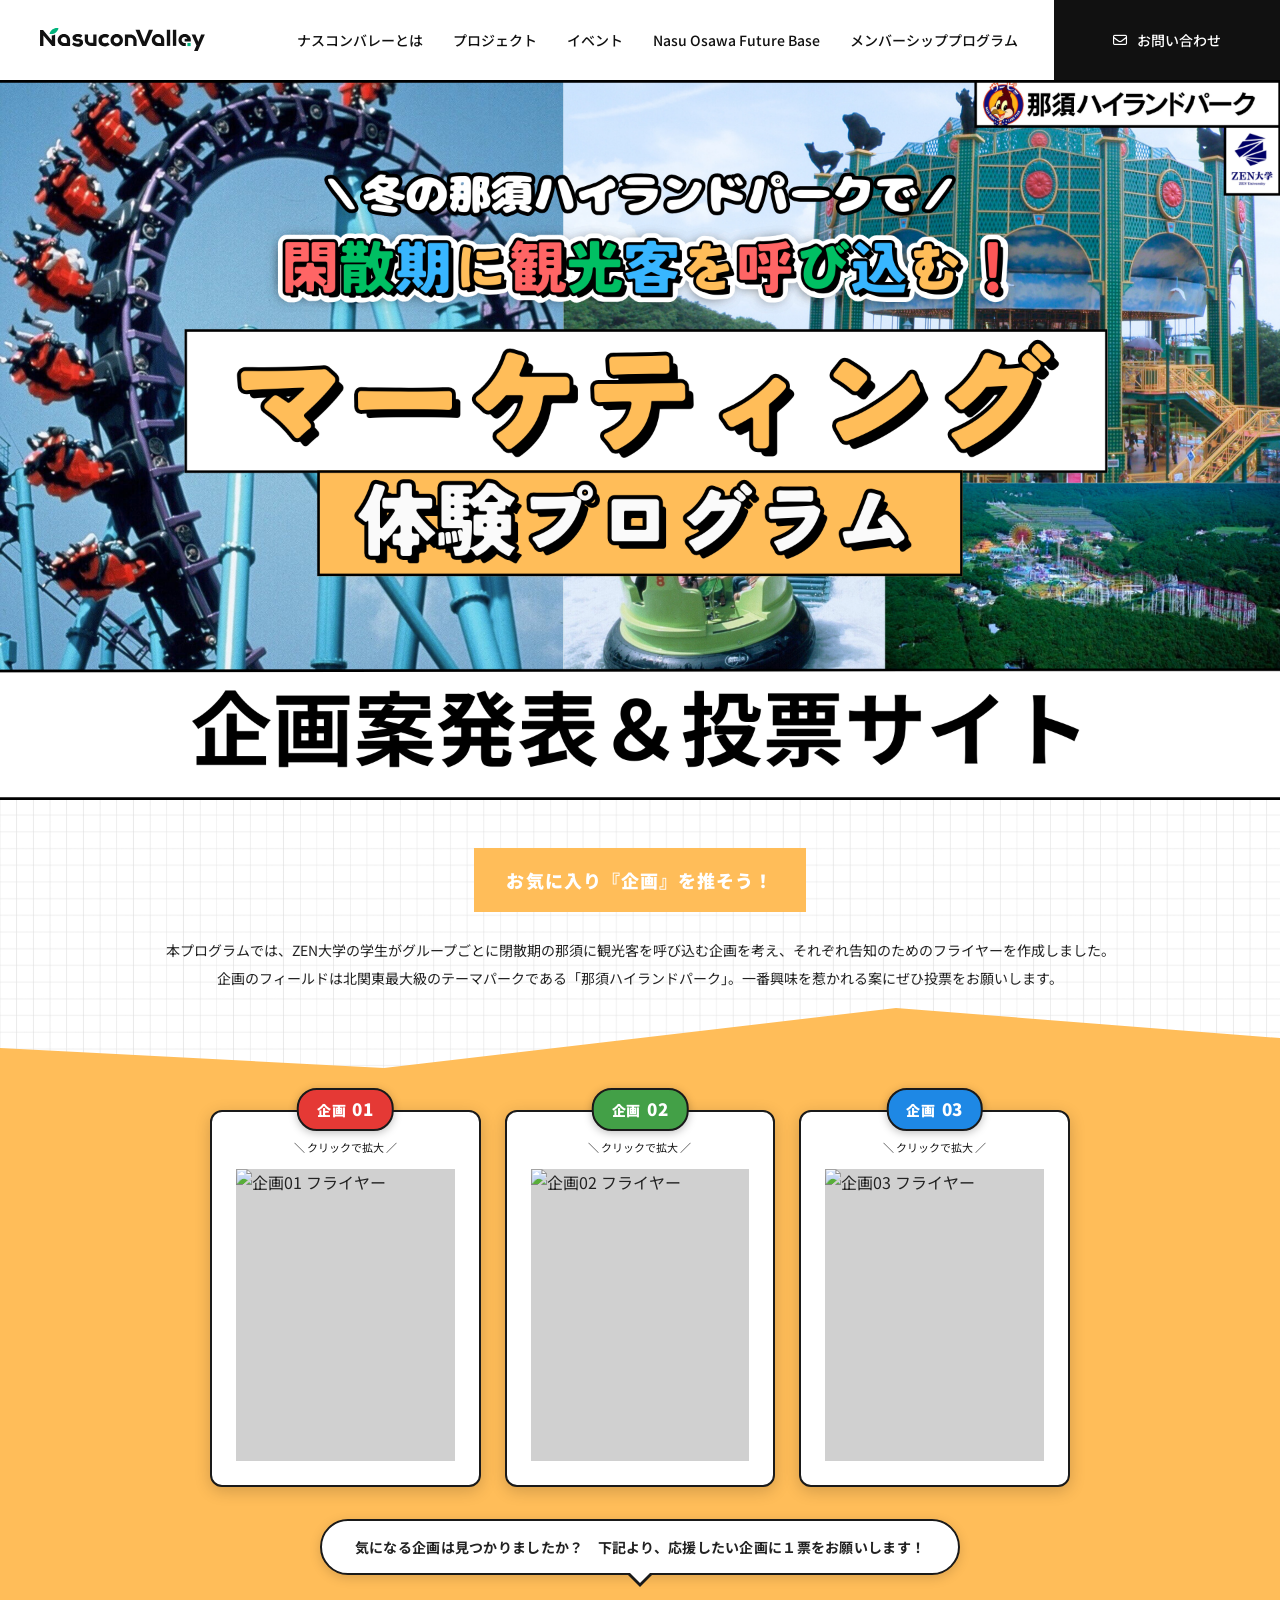
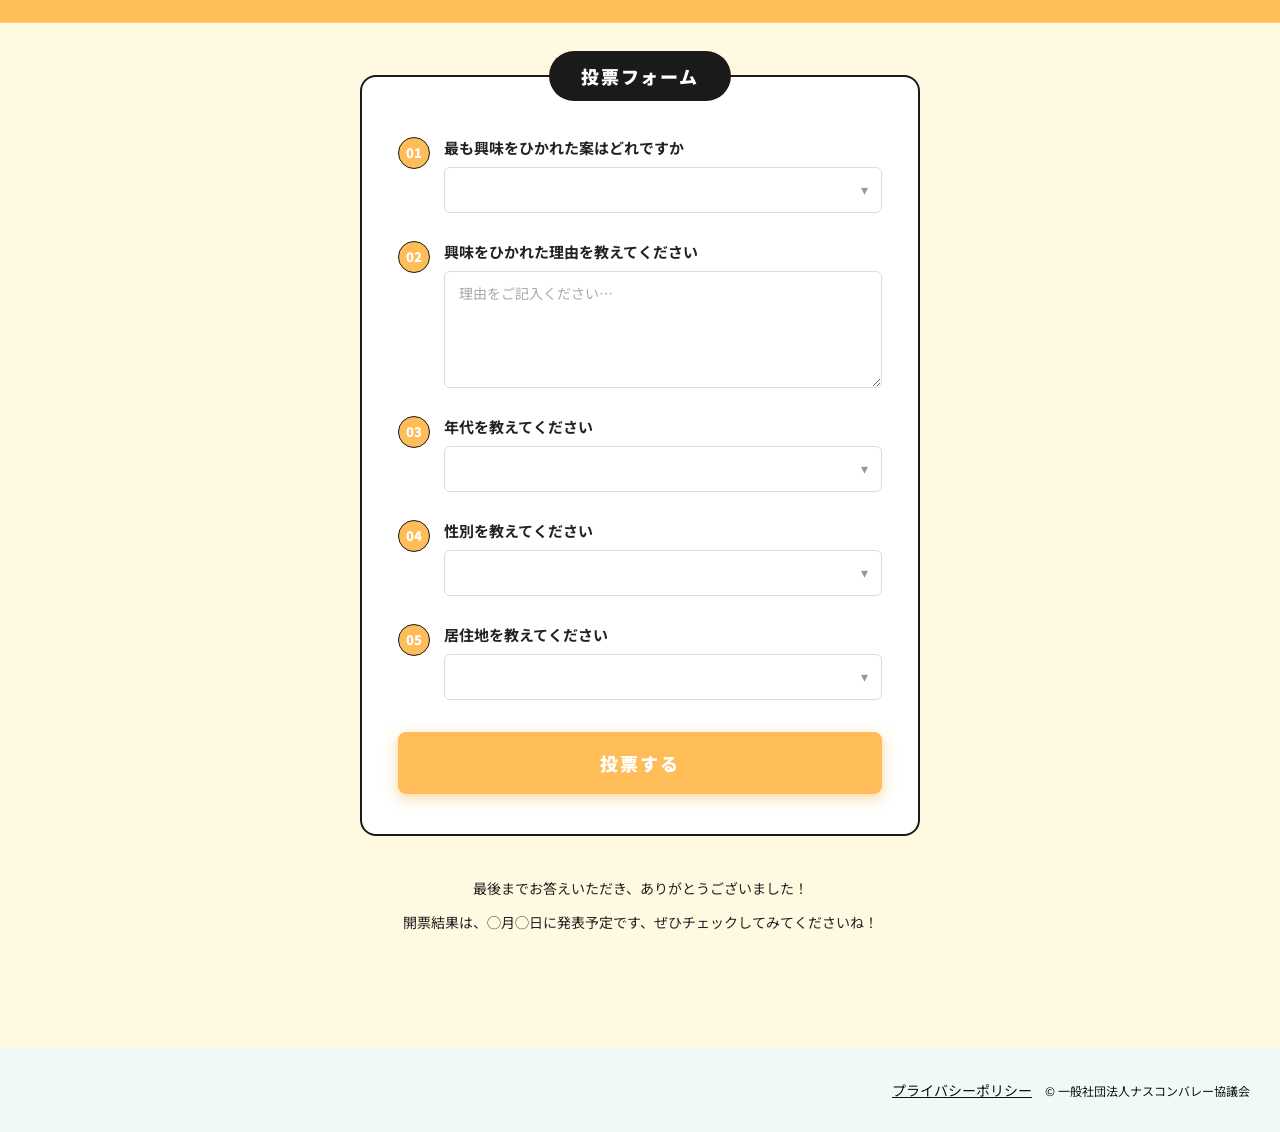
==== index.html @ a936c746 "Update index.html" ====
<!DOCTYPE html>
<html lang="ja">
  <head>
    <meta charset="UTF-8" />
    <meta
      name="viewport"
      content="width=device-width, initial-scale=1.0, maximum-scale=1.0"
    />
    <meta http-equiv="X-UA-Compatible" content="ie=edge" />

    <title>ZEN大学/マーケティング体験プログラム | ナスコンバレー</title>
    <meta
      name="description"
      content="ナスコンバレーは、21世紀型社会に求められるソリューション（エコシステム、サービス、製品）の共創・実証実験・社会実装の場です。社会・社会人・市民を中心に、未来社会の現実解となるソリューションを共創していく国内最大規模のリビングラボです。"
    />
    <script>
      (function (w, d, s, l, i) {
        w[l] = w[l] || [];
        w[l].push({ "gtm.start": new Date().getTime(), event: "gtm.js" });
        var f = d.getElementsByTagName(s)[0],
          j = d.createElement(s),
          dl = l != "dataLayer" ? "&l=" + l : "";
        j.async = true;
        j.src = "https://www.googletagmanager.com/gtm.js?id=" + i + dl;
        f.parentNode.insertBefore(j, f);
      })(window, document, "script", "dataLayer", "GTM-M34Q8W4");
    </script>
    <link rel="icon" href="/favicon.ico" />
    <link
      rel="stylesheet"
      type="text/css"
      href="https://cdnjs.cloudflare.com/ajax/libs/font-awesome/6.5.0/css/all.min.css"
    />
    <style>
      html:focus-within {
        scroll-behavior: smooth;
      }
    </style>
    <link rel="stylesheet" href="assets/css/style.css" />

    <link
      rel="stylesheet"
      href="https://cdn.jsdelivr.net/npm/swiper@11/swiper-bundle.min.css"
    />
    <script src="https://cdn.jsdelivr.net/npm/swiper@11/swiper-bundle.min.js"></script>
    <link rel="preconnect" href="https://fonts.googleapis.com" />
    <link rel="preconnect" href="https://fonts.gstatic.com" crossorigin />
    <link
      href="https://fonts.googleapis.com/css2?family=Poppins:ital,wght@1,700&display=swap"
      rel="stylesheet"
    />
    <link
      rel="stylesheet"
      href="https://cdnjs.cloudflare.com/ajax/libs/viewerjs/1.11.6/viewer.min.css"
    />
    <script src="https://cdnjs.cloudflare.com/ajax/libs/viewerjs/1.11.6/viewer.min.js"></script>

    <!-- このページ専用CSS -->
    <link rel="stylesheet" href="assets/css/zen-mktg-pgm_vote.css" />
  </head>
  <body>
    <div class="l-container">
      <noscript
        ><iframe
          src="https://www.googletagmanager.com/ns.html?id=GTM-M34Q8W4"
          height="0"
          width="0"
          style="display: none; visibility: hidden"
        ></iframe
      ></noscript>
      <div id="top"></div>

      <header id="js-navigation" class="l-header">
        <div class="l-header__inner">
          <div class="p-header__logo">
            <a href="/"><img src="assets/img/zen-mktg-pgm_vote/logo.svg" alt="NasuconValley（ナスコンバレー）"></a>
          </div>
          <nav class="p-header__nav">
            <ul class="p-header__nav__menu">
              <li class="p-header__nav__menu__item">
                <a href="https://nasucon.jp#about" class="p-header__link"
                  >ナスコンバレーとは</a
                >
              </li>
              <li class="p-header__nav__menu__item">
                <a href="https://nasucon.jp#project" class="p-header__link"
                  >プロジェクト</a
                >
              </li>
              <li class="p-header__nav__menu__item">
                <a href="/event.html" class="p-header__link">イベント</a>
              </li>
              <li class="p-header__nav__menu__item">
                <a href="/nasu-osawa-future-base.html" class="p-header__link"
                  >Nasu Osawa Future Base</a
                >
              </li>
              <li class="p-header__nav__menu__item">
                <a href="https://nasucon.jp#membership" class="p-header__link"
                  >メンバーシッププログラム</a
                >
              </li>
              <li class="p-header__nav__menu__item">
                <a
                  href="https://docs.google.com/forms/d/e/1FAIpQLSdz6JYypkOb1RpY8NEYnSrfi_4fPVqxNecQVK3CWrZaAT5LdQ/viewform"
                  class="p-header__link p-header__link--contact"
                  target="_blank"
                  ><i class="far fa-envelope"></i><span>お問い合わせ</span></a
                >
              </li>
            </ul>
          </nav>
          <div class="p-header__hamburger"></div>
        </div>
      </header>

      <main>

        <!-- #zen-vote-page ルートラッパー（名前空間として使用） -->
        <div id="zen-vote-page">

          <!-- セクション①: KV（ヒーロー画像） -->
          <header class="zvp-hero">
            <img class="zvp-hero__img"
                 src="/assets/img/zen-mktg-pgm_vote/main-visual.png"
                 alt="冬の那須ハイランドパークで閉散期に観光客を呼び込む！マーケティング体験プログラム 企画案発表＆投票サイト">
          </header>


          <!-- セクション②: イントロテキスト -->
          <section class="zvp-intro">
            <div class="zvp-intro__inner">
              <div class="zvp-intro__banner">
                <p>お気に入り『企画』を推そう！</p>
              </div>
              <p class="zvp-intro__body">
                本プログラムでは、ZEN大学の学生がグループごとに閉散期の那須に観光客を呼び込む企画を考え、それぞれ告知のためのフライヤーを作成しました。<br>
                企画のフィールドは北関東最大級のテーマパークである「那須ハイランドパーク」。一番興味を惹かれる案にぜひ投票をお願いします。
              </p>
            </div>
          </section>

          <!-- セクション③: 企画カード（チラシ01〜03）-->
          <section class="zvp-plans" aria-label="企画一覧">
            <div class="zvp-plans__grid">

              <!-- 企画 01 -->
              <div class="zvp-plan-card-wrap">
                <div class="zvp-plan-card__badge zvp-plan-card__badge--01">企画 <span>01</span></div>
                <article id="plan01"
                         class="zvp-plan-card"
                         role="button"
                         tabindex="0"
                         aria-label="企画01のフライヤーを拡大表示">
                  <div class="zvp-plan-card__header">
                    <span class="zvp-plan-card__hint">＼ クリックで拡大 ／</span>
                  </div>
                  <div class="zvp-plan-card__img-wrap">
                    <img src="/assets/img/zen-mktg-pgm_vote/plan_01.jpg"
                         alt="企画01 フライヤー"
                         loading="lazy">
                  </div>
                </article>
              </div>

              <!-- 企画 02 -->
              <div class="zvp-plan-card-wrap">
                <div class="zvp-plan-card__badge zvp-plan-card__badge--02">企画 <span>02</span></div>
                <article id="plan02"
                         class="zvp-plan-card"
                         role="button"
                         tabindex="0"
                         aria-label="企画02のフライヤーを拡大表示">
                  <div class="zvp-plan-card__header">
                    <span class="zvp-plan-card__hint">＼ クリックで拡大 ／</span>
                  </div>
                  <div class="zvp-plan-card__img-wrap">
                    <img src="/assets/img/zen-mktg-pgm_vote/plan_02.jpg"
                         alt="企画02 フライヤー"
                         loading="lazy">
                  </div>
                </article>
              </div>

              <!-- 企画 03 -->
              <div class="zvp-plan-card-wrap">
                <div class="zvp-plan-card__badge zvp-plan-card__badge--03">企画 <span>03</span></div>
                <article id="plan03"
                         class="zvp-plan-card"
                         role="button"
                         tabindex="0"
                         aria-label="企画03のフライヤーを拡大表示">
                  <div class="zvp-plan-card__header">
                    <span class="zvp-plan-card__hint">＼ クリックで拡大 ／</span>
                  </div>
                  <div class="zvp-plan-card__img-wrap">
                    <img src="/assets/img/zen-mktg-pgm_vote/plan_03.jpg"
                         alt="企画03 フライヤー"
                         loading="lazy">
                  </div>
                </article>
              </div>

            </div>

            <!-- カード下の吹き出し -->
            <div class="zvp-plans__cta">
              <div class="zvp-plans__cta__balloon">
                <p>気になる企画は見つかりましたか？　下記より、応援したい企画に１票をお願いします！</p>
              </div>
            </div>
          </section>

          <!-- セクション④: 投票フォーム -->
          <section class="zvp-form-section" aria-label="投票フォーム">
            <div class="zvp-form-box">
              <span class="zvp-form-title">投票フォーム</span>

              <!-- Q1: 企画選択（必須） -->
              <div class="zvp-form-field">
                <span class="zvp-field-num" aria-hidden="true">01</span>
                <div class="zvp-field-body">
                  <p class="zvp-field-label">最も興味をひかれた案はどれですか</p>
                  <div class="zvp-select-wrap">
                    <select id="zvp-q1" class="zvp-field-select" aria-required="true">
                      <option value="" disabled selected></option>
                      <option value="1">企画1</option>
                      <option value="2">企画2</option>
                      <option value="3">企画3</option>
                    </select>
                  </div>
                </div>
              </div>

              <!-- Q2: 理由（自由記述） -->
              <div class="zvp-form-field">
                <span class="zvp-field-num" aria-hidden="true">02</span>
                <div class="zvp-field-body">
                  <p class="zvp-field-label">興味をひかれた理由を教えてください</p>
                  <textarea id="zvp-q2"
                            class="zvp-field-textarea"
                            placeholder="理由をご記入ください…"
                            rows="4"></textarea>
                </div>
              </div>

              <!-- Q3: 年代 -->
              <div class="zvp-form-field">
                <span class="zvp-field-num" aria-hidden="true">03</span>
                <div class="zvp-field-body">
                  <p class="zvp-field-label">年代を教えてください</p>
                  <div class="zvp-select-wrap">
                    <select id="zvp-q3" class="zvp-field-select">
                      <option value="" disabled selected></option>
                      <option value="u10">10代以下</option>
                      <option value="20s">20代</option>
                      <option value="30s">30代</option>
                      <option value="40s">40代</option>
                      <option value="50p">50代以上</option>
                    </select>
                  </div>
                </div>
              </div>

              <!-- Q4: 性別 -->
              <div class="zvp-form-field">
                <span class="zvp-field-num" aria-hidden="true">04</span>
                <div class="zvp-field-body">
                  <p class="zvp-field-label">性別を教えてください</p>
                  <div class="zvp-select-wrap">
                    <select id="zvp-q4" class="zvp-field-select">
                      <option value="" disabled selected></option>
                      <option value="male">男性</option>
                      <option value="female">女性</option>
                      <option value="other">その他</option>
                    </select>
                  </div>
                </div>
              </div>

              <!-- Q5: 居住地 -->
              <div class="zvp-form-field">
                <span class="zvp-field-num" aria-hidden="true">05</span>
                <div class="zvp-field-body">
                  <p class="zvp-field-label">居住地を教えてください</p>
                  <div class="zvp-select-wrap">
                    <select id="zvp-q5" class="zvp-field-select">
                      <option value="" disabled selected></option>
                      <option value="tochigi">栃木県内</option>
                      <option value="ibaraki">関東</option>
                      <option value="tokyo">東北</option>
                      <option value="other">それ以外</option>
                    </select>
                  </div>
                </div>
              </div>

              <!-- 送信ボタン -->
              <button id="zvp-submit-btn" class="zvp-submit-btn" type="button">
                投票する
              </button>
            </div>

            <div class="zvp-outro">
              <p>最後までお答えいただき、ありがとうございました！</p>
              <p>開票結果は、◯月◯日に発表予定です、ぜひチェックしてみてくださいね！</p>
            </div>

          </section>

        </div>


        <!-- カードの全画面拡大表示 -->
        <div id="zvp-modal-overlay" role="dialog" aria-modal="true" aria-label="フライヤー拡大表示">
          <div id="zvp-modal-inner">
            <button id="zvp-modal-close" type="button" aria-label="閉じる">✕</button>
            <p id="zvp-modal-label"></p>
            <img id="zvp-modal-img" src="#" alt="">
            <button id="zvp-modal-back-btn" type="button">← 一覧に戻る</button>
          </div>
        </div>

        <!-- 投票後のポップアップ（トースト） -->
        <div id="zvp-toast" role="status" aria-live="polite"></div>

      </main>

      <!-- このページ専用JavaScript -->
      <script src="assets/js/zen-mktg-pgm_vote.js"></script>

      <footer class="l-footer">
        <div class="p-footer__bottom">
          <p class="p-footer__copyright">
            <a href="/terms/privacypolicy.pdf" target="_blank"
              >プライバシーポリシー</a
            >
            <small>© 一般社団法人ナスコンバレー協議会</small>
          </p>
        </div>
      </footer>
    </div>
  </body>
</html>
---- assets/css/style.css ----
@charset "UTF-8";
@import url("https://fonts.googleapis.com/css2?family=Noto+Sans+JP:wght@400;700&family=Poppins:wght@500;700&display=swap");

/*! destyle.css v2.0.2 | MIT License | https://github.com/nicolas-cusan/destyle.css */
/* Reset box-model and set borders */
/* ============================================ */
*,
::before,
::after {
  box-sizing: border-box;
  border-style: solid;
  border-width: 0;
}

/* Document */
/* ============================================ */
/**
 * 1. Correct the line height in all browsers.
 * 2. Prevent adjustments of font size after orientation changes in iOS.
 * 3. Remove gray overlay on links for iOS.
 */
html {
  line-height: 1.15;
  /* 1 */
  -webkit-text-size-adjust: 100%;
  /* 2 */
  -webkit-tap-highlight-color: transparent;
  /* 3*/
}

/* Sections */
/* ============================================ */
/**
 * Remove the margin in all browsers.
 */
body {
  margin: 0;
  padding: 0;
}

/**
 * Render the `main` element consistently in IE.
 */
main {
  display: block;
}

/* Vertical rhythm */
/* ============================================ */
p,
table,
blockquote,
address,
pre,
iframe,
form,
figure,
dl {
  margin: 0;
}

/* Headings */
/* ============================================ */
h1,
h2,
h3,
h4,
h5,
h6 {
  font-size: inherit;
  line-height: inherit;
  font-weight: inherit;
  margin: 0;
}

/* Lists (enumeration) */
/* ============================================ */
ul,
ol {
  margin: 0;
  padding: 0;
  list-style: none;
}

/* Lists (definition) */
/* ============================================ */
dt {
  font-weight: bold;
}

dd {
  margin-left: 0;
}

/* Grouping content */
/* ============================================ */
/**
 * 1. Add the correct box sizing in Firefox.
 * 2. Show the overflow in Edge and IE.
 */
hr {
  box-sizing: content-box;
  /* 1 */
  height: 0;
  /* 1 */
  overflow: visible;
  /* 2 */
  border-top-width: 1px;
  margin: 0;
  clear: both;
  color: inherit;
}

/**
 * 1. Correct the inheritance and scaling of font size in all browsers.
 * 2. Correct the odd `em` font sizing in all browsers.
 */
pre {
  font-family: monospace, monospace;
  /* 1 */
  font-size: inherit;
  /* 2 */
}

address {
  font-style: inherit;
}

/* Text-level semantics */
/* ============================================ */
/**
 * Remove the gray background on active links in IE 10.
 */
a {
  background-color: transparent;
  text-decoration: none;
  color: inherit;
}

/**
 * 1. Remove the bottom border in Chrome 57-
 * 2. Add the correct text decoration in Chrome, Edge, IE, Opera, and Safari.
 */
abbr[title] {
  text-decoration: underline;
  /* 2 */
  -webkit-text-decoration: underline dotted;
  text-decoration: underline dotted;
  /* 2 */
}

/**
 * Add the correct font weight in Chrome, Edge, and Safari.
 */
b,
strong {
  font-weight: bolder;
}

/**
 * 1. Correct the inheritance and scaling of font size in all browsers.
 * 2. Correct the odd `em` font sizing in all browsers.
 */
code,
kbd,
samp {
  font-family: monospace, monospace;
  /* 1 */
  font-size: inherit;
  /* 2 */
}

/**
 * Add the correct font size in all browsers.
 */
small {
  font-size: 80%;
}

/**
 * Prevent `sub` and `sup` elements from affecting the line height in
 * all browsers.
 */
sub,
sup {
  font-size: 75%;
  line-height: 0;
  position: relative;
  vertical-align: baseline;
}

sub {
  bottom: -0.25em;
}

sup {
  top: -0.5em;
}

/* Embedded content */
/* ============================================ */
/**
 * Prevent vertical alignment issues.
 */
img,
embed,
object,
iframe {
  vertical-align: bottom;
}

/* Forms */
/* ============================================ */
/**
 * Reset form fields to make them styleable
 */
button,
input,
optgroup,
select,
textarea {
  -webkit-appearance: none;
  appearance: none;
  vertical-align: middle;
  color: inherit;
  font: inherit;
  background: transparent;
  padding: 0;
  margin: 0;
  outline: 0;
  border-radius: 0;
  text-align: inherit;
}

/**
 * Reset radio and checkbox appearance to preserve their look in iOS.
 */
[type=checkbox] {
  -webkit-appearance: checkbox;
  appearance: checkbox;
}

[type=radio] {
  -webkit-appearance: radio;
  appearance: radio;
}

/**
 * Show the overflow in IE.
 * 1. Show the overflow in Edge.
 */
button,
input {
  /* 1 */
  overflow: visible;
}

/**
 * Remove the inheritance of text transform in Edge, Firefox, and IE.
 * 1. Remove the inheritance of text transform in Firefox.
 */
button,
select {
  /* 1 */
  text-transform: none;
}

/**
 * Correct the inability to style clickable types in iOS and Safari.
 */
button,
[type=button],
[type=reset],
[type=submit] {
  cursor: pointer;
  -webkit-appearance: none;
  appearance: none;
}

button[disabled],
[type=button][disabled],
[type=reset][disabled],
[type=submit][disabled] {
  cursor: default;
}

/**
 * Remove the inner border and padding in Firefox.
 */
button::-moz-focus-inner,
[type=button]::-moz-focus-inner,
[type=reset]::-moz-focus-inner,
[type=submit]::-moz-focus-inner {
  border-style: none;
  padding: 0;
}

/**
 * Restore the focus styles unset by the previous rule.
 */
button:-moz-focusring,
[type=button]:-moz-focusring,
[type=reset]:-moz-focusring,
[type=submit]:-moz-focusring {
  outline: 1px dotted ButtonText;
}

/**
 * Remove arrow in IE10 & IE11
 */
select::-ms-expand {
  display: none;
}

/**
 * Remove padding
 */
option {
  padding: 0;
}

/**
 * Reset to invisible
 */
fieldset {
  margin: 0;
  padding: 0;
  min-width: 0;
}

/**
 * 1. Correct the text wrapping in Edge and IE.
 * 2. Correct the color inheritance from `fieldset` elements in IE.
 * 3. Remove the padding so developers are not caught out when they zero out
 *    `fieldset` elements in all browsers.
 */
legend {
  color: inherit;
  /* 2 */
  display: table;
  /* 1 */
  max-width: 100%;
  /* 1 */
  padding: 0;
  /* 3 */
  white-space: normal;
  /* 1 */
}

/**
 * Add the correct vertical alignment in Chrome, Firefox, and Opera.
 */
progress {
  vertical-align: baseline;
}

/**
 * Remove the default vertical scrollbar in IE 10+.
 */
textarea {
  overflow: auto;
}

/**
 * Correct the cursor style of increment and decrement buttons in Chrome.
 */
[type=number]::-webkit-inner-spin-button,
[type=number]::-webkit-outer-spin-button {
  height: auto;
}

/**
 * 1. Correct the outline style in Safari.
 */
[type=search] {
  outline-offset: -2px;
  /* 1 */
}

/**
 * Remove the inner padding in Chrome and Safari on macOS.
 */
[type=search]::-webkit-search-decoration {
  -webkit-appearance: none;
}

/**
 * 1. Correct the inability to style clickable types in iOS and Safari.
 * 2. Change font properties to `inherit` in Safari.
 */
::-webkit-file-upload-button {
  -webkit-appearance: button;
  /* 1 */
  font: inherit;
  /* 2 */
}

/**
 * Clickable labels
 */
label[for] {
  cursor: pointer;
}

/* Interactive */
/* ============================================ */
/*
 * Add the correct display in Edge, IE 10+, and Firefox.
 */
details {
  display: block;
}

/*
 * Add the correct display in all browsers.
 */
summary {
  display: list-item;
}

/*
 * Remove outline for editable content.
 */
[contenteditable] {
  outline: none;
}

/* Table */
/* ============================================ */
table {
  border-collapse: collapse;
  border-spacing: 0;
}

caption {
  text-align: left;
}

td,
th {
  vertical-align: top;
  padding: 0;
}

th {
  text-align: left;
  font-weight: bold;
}

/* Misc */
/* ============================================ */
/**
 * Add the correct display in IE 10+.
 */
template {
  display: none;
}

/**
 * Add the correct display in IE 10.
 */
[hidden] {
  display: none;
}

html,
body {
  width: 100%;
  min-height: 100%;
}

@media screen and (min-width: 1025px) {

  html,
  body {
    overflow: auto !important;
  }
}

html {
  box-sizing: border-box;
  -ms-overflow-style: scrollbar;
  font-size: 62.5%;
}

*,
*::before,
*::after {
  box-sizing: border-box;
}

body {
  -webkit-text-size-adjust: 100%;
  color: #111111;
  font-size: 1.6rem;
  font-family: "Noto Sans JP", "Yu Gothic Medium", YuGothic, "Yu Gothic Medium", "Yu Gothic", "ヒラギノ角ゴ Pro W3", "メイリオ", sans-serif;
  /* margin: 0; */
  overflow-x: hidden;
  position: relative;
}

@media screen and (max-width: 766px) {
  body {
    font-size: 1.5rem;
  }
}

ul,
ol {
  list-style: none;
  padding: 0;
  margin: 0;
}

a {
  transition: all 0.3s ease;
}

a img {
  backface-visibility: hidden;
  -webkit-backface-visibility: hidden;
  transition: 0.3s ease;
}

@media screen and (min-width: 767px) {
  a:hover {
    text-decoration: none;
  }

  a:hover img {
    opacity: 0.6;
  }
}

@media screen and (min-width: 767px) {
  a:hover {
    color: #009A69;
  }
}

@media screen and (min-width: 1025px) {
  a[href^="tel:"] {
    pointer-events: none;
  }
}

img {
  max-width: 100%;
  height: auto;
}

p {
  line-height: 2;
  margin-bottom: 24px;
}

@media screen and (max-width: 766px) {
  p {
    margin-bottom: 20px;
  }
}

p small {
  font-size: 1.2rem;
}

p a {
  color: #00B67C;
  text-decoration: underline;
}

@media screen and (min-width: 767px) {
  p a:hover {
    color: #009A69;
    text-decoration: none;
  }
}

strong {
  font-weight: bold;
}

td a {
  text-decoration: underline;
}

@media screen and (min-width: 767px) {
  td a:hover {
    text-decoration: none;
  }
}

hr {
  height: 1px;
  background-color: #D3D3D3;
  border: none;
  margin: 20px 0;
}

.disnone {
  display: none;
}

.list-inline>li {
  display: inline-block;
}

.d-none {
  display: none !important;
}

.d-inline {
  display: inline !important;
}

.d-inline-block {
  display: inline-block !important;
}

.d-block {
  display: block !important;
}

.d-table {
  display: table !important;
}

.d-table-row {
  display: table-row !important;
}

.d-table-cell {
  display: table-cell !important;
}

.d-flex {
  display: flex !important;
  align-items: center;
}

.d-flex-center {
  justify-content: center;
  align-items: center;
}

.d-inline-flex {
  display: inline-flex !important;
}

table.d-inline-block,
table.d-block {
  display: table !important;
}

table th.d-inline-block,
table th.d-block,
table td.d-inline-block,
table td.d-block {
  display: table-cell !important;
}

@media screen and (max-width: 766px) {
  .d-md-none {
    display: none !important;
  }

  .d-md-inline {
    display: inline !important;
  }

  .d-md-inline-block {
    display: inline-block !important;
  }

  .d-md-block {
    display: block !important;
  }

  .d-md-table {
    display: table !important;
  }

  .d-md-table-row {
    display: table-row !important;
  }

  .d-md-table-cell {
    display: table-cell !important;
  }

  .d-md-flex {
    display: flex !important;
    align-items: center;
  }

  .d-md-inline-flex {
    display: inline-flex !important;
  }

  table.d-md-inline-block,
  table.d-md-block {
    display: table !important;
  }

  table th.d-md-inline-block,
  table th.d-md-block,
  table td.d-md-inline-block,
  table td.d-md-block {
    display: table-cell !important;
  }
}

@media screen and (max-width: 1024px) {
  .d-tb-none {
    display: none !important;
  }

  .d-tb-inline {
    display: inline !important;
  }

  .d-tb-inline-block {
    display: inline-block !important;
  }

  .d-tb-block {
    display: block !important;
  }

  .d-tb-table {
    display: table !important;
  }

  .d-tb-table-row {
    display: table-row !important;
  }

  .d-tb-table-cell {
    display: table-cell !important;
  }

  .d-tb-flex {
    display: flex !important;
    align-items: center;
  }

  .d-tb-inline-flex {
    display: inline-flex !important;
  }

  table.d-tb-inline-block,
  table.d-tb-block {
    display: table !important;
  }

  table th.d-tb-inline-block,
  table th.d-tb-block,
  table td.d-tb-inline-block,
  table td.d-tb-block {
    display: table-cell !important;
  }
}

@media screen and (min-width: 1025px) {
  .d-pc-none {
    display: none !important;
  }

  .d-pc-inline {
    display: inline !important;
  }

  .d-pc-inline-block {
    display: inline-block !important;
  }

  .d-pc-block {
    display: block !important;
  }

  .d-pc-table {
    display: table !important;
  }

  .d-pc-table-row {
    display: table-row !important;
  }

  .d-pc-table-cell {
    display: table-cell !important;
  }

  .d-pc-flex {
    display: flex !important;
    align-items: center;
  }

  .d-pc-inline-flex {
    display: inline-flex !important;
  }

  table.d-pc-inline-block,
  table.d-pc-block {
    display: table !important;
  }

  table th.d-pc-inline-block,
  table th.d-pc-block,
  table td.d-pc-inline-block,
  table td.d-pc-block {
    display: table-cell !important;
  }
}

@media screen and (min-width: 1281px) {
  .d-bs-none {
    display: none !important;
  }

  .d-bs-inline {
    display: inline !important;
  }

  .d-bs-inline-block {
    display: inline-block !important;
  }

  .d-bs-block {
    display: block !important;
  }

  .d-bs-table {
    display: table !important;
  }

  .d-bs-table-row {
    display: table-row !important;
  }

  .d-bs-table-cell {
    display: table-cell !important;
  }

  .d-bs-flex {
    display: flex !important;
    align-items: center;
  }

  .d-bs-inline-flex {
    display: inline-flex !important;
  }

  table.d-bs-inline-block,
  table.d-bs-block {
    display: table !important;
  }

  table th.d-bs-inline-block,
  table th.d-bs-block,
  table td.d-bs-inline-block,
  table td.d-bs-block {
    display: table-cell !important;
  }
}

@media screen and (max-width: 1280px) {
  .d-lg-none {
    display: none !important;
  }

  .d-lg-inline {
    display: inline !important;
  }

  .d-lg-inline-block {
    display: inline-block !important;
  }

  .d-lg-block {
    display: block !important;
  }

  .d-lg-table {
    display: table !important;
  }

  .d-lg-table-row {
    display: table-row !important;
  }

  .d-lg-table-cell {
    display: table-cell !important;
  }

  .d-lg-flex {
    display: flex !important;
    align-items: center;
  }

  .d-lg-inline-flex {
    display: inline-flex !important;
  }

  table.d-lg-inline-block,
  table.d-lg-block {
    display: table !important;
  }

  table th.d-lg-inline-block,
  table th.d-lg-block,
  table td.d-lg-inline-block,
  table td.d-lg-block {
    display: table-cell !important;
  }
}

@media screen and (max-width: 540px) {
  .d-pr-none {
    display: none !important;
  }

  .d-pr-inline {
    display: inline !important;
  }

  .d-pr-inline-block {
    display: inline-block !important;
  }

  .d-pr-block {
    display: block !important;
  }

  .d-pr-table {
    display: table !important;
  }

  .d-pr-table-row {
    display: table-row !important;
  }

  .d-pr-table-cell {
    display: table-cell !important;
  }

  .d-pr-flex {
    display: flex !important;
    align-items: center;
  }

  .d-pr-inline-flex {
    display: inline-flex !important;
  }

  table.d-pr-inline-block,
  table.d-pr-block {
    display: table !important;
  }

  table th.d-pr-inline-block,
  table th.d-pr-block,
  table td.d-pr-inline-block,
  table td.d-pr-block {
    display: table-cell !important;
  }
}

@media screen and (max-width: 360px) {
  .d-sm-none {
    display: none !important;
  }

  .d-sm-inline {
    display: inline !important;
  }

  .d-sm-inline-block {
    display: inline-block !important;
  }

  .d-sm-block {
    display: block !important;
  }
}

.l-header {
  width: 100%;
  height: 80px;
  background-color: #fff;
  position: fixed;
  top: 0;
  left: 0;
  transition: all 0.3s ease;
  z-index: 20;
}

@media screen and (max-width: 1024px) {
  .l-header {
    height: 70px;
  }
}

.l-header.is-scrolling {
  box-shadow: 0 3px 6px rgba(0, 0, 0, 0.1);
}

.l-header__inner {
  width: 100%;
  height: 100%;
  margin: auto;
  display: flex;
  justify-content: space-between;
  align-items: center;
  /* flex-wrap: wrap; */
  padding: 0 0 0 40px;
  transition: all 0.3s ease;
  position: relative;
}

@media screen and (max-width: 1024px) {
  .l-header__inner {
    padding: 0;
  }
}

@media screen and (min-width: 1025px) {
  .l-header--tiered {
    height: 114px;
  }
}

.p-header__logo {
  display: block;
}

@media screen and (max-width: 1024px) {
  .p-header__logo {
    padding-left: 20px;
  }
}

@media screen and (max-width: 766px) {
  .p-header__logo {
    padding-left: 10px;
  }
}

.p-header__logo a {
  width: 202px;
  height: 32px;
  background-image: url(../img/common/logo.svg?2021-10-12);
  background-repeat: no-repeat;
  background-size: 100% auto;
  background-position: center;
  font-size: 0;
  text-indent: -999em;
  display: block;
}

@media screen and (max-width: 1280px) {
  .p-header__logo a {
    width: 165px;
    height: 24px;
  }
}

@media screen and (min-width: 767px) {
  .p-header__logo a:hover {
    opacity: 0.6;
  }
}

.p-header__logo--center {
  width: 100%;
  text-align: center;
}

.p-header__logo--center a {
  margin: auto;
}

.p-header__nav {
  margin-left: auto;
}

@media screen and (min-width: 1025px) {
  .p-header__nav {
    display: block !important;
  }
}

@media screen and (max-width: 1024px) {
  .p-header__nav {
    display: none;
    width: 100%;
    height: calc(100vh - 60px);
    background-color: #fff;
    border-top: #D3D3D3 solid 1px;
    padding-bottom: 60px;
    position: fixed;
    top: 70px;
    left: 0;
    overflow: auto;
  }
}

@media screen and (min-width: 1025px) {
  .p-header__nav--tiered {
    height: 100%;
  }
}

@media screen and (max-width: 1024px) {
  .p-header__nav__inner {
    display: flex;
    flex-direction: column-reverse;
    flex-wrap: wrap;
  }
}

@media screen and (min-width: 1025px) {
  .p-header__nav__top {
    height: 34px;
    display: flex;
    align-items: center;
    justify-content: flex-end;
    flex-wrap: wrap;
    margin-top: 14px;
  }
}

@media screen and (max-width: 1024px) {
  .p-header__nav__top {
    width: 100%;
    padding: 30px 45px;
  }
}

@media screen and (max-width: 540px) {
  .p-header__nav__top {
    padding: 30px;
  }
}

.p-header__nav__top__list {
  display: flex;
}

@media screen and (min-width: 1025px) {
  .p-header__nav__top__list {
    margin-right: 40px;
  }
}

@media screen and (max-width: 1024px) {
  .p-header__nav__top__list {
    margin-bottom: 25px;
  }
}

.p-header__nav__top__list__item:not(:last-child) {
  margin-right: 35px;
}

.p-header__nav__top__list__item a {
  font-size: 1.4rem;
  font-weight: 500;
  padding-left: 12px;
  position: relative;
}

@media screen and (max-width: 1280px) {
  .p-header__nav__top__list__item a {
    font-size: 1.3rem;
  }
}

@media screen and (max-width: 1024px) {
  .p-header__nav__top__list__item a {
    font-size: 1.4rem;
  }
}

.p-header__nav__top__list__item a::before {
  font-family: "Font Awesome 5 Pro";
  content: "";
  color: #00B67C;
  font-size: 1.6rem;
  font-weight: 400;
  line-height: 1;
  position: absolute;
  top: 50%;
  left: 0;
  transform: translateY(-50%);
  z-index: 2;
}

@media screen and (min-width: 1025px) {
  .p-header__nav__top__search__wrap {
    margin-right: 48px;
  }
}

@media screen and (max-width: 1024px) {
  .p-header__nav__top__search__wrap {
    margin-bottom: 25px;
  }
}

.p-header__nav__top__search.c-form__search {
  width: 200px;
  height: 34px;
  background-color: #f2f2f2;
  font-size: 1.4rem;
  font-weight: 500;
  border-radius: 40px;
  border: none;
  padding: 0 16px;
}

@media screen and (max-width: 1280px) {
  .p-header__nav__top__search.c-form__search {
    font-size: 1.3rem;
  }
}

@media screen and (max-width: 1024px) {
  .p-header__nav__top__search.c-form__search {
    width: 100%;
    font-size: 1.4rem;
  }
}

.p-header__nav__top__search__button.c-form__search__button i {
  color: #aaaaaa;
  font-size: 1.6rem;
}

.p-header__nav__top__tel {
  color: #00B67C;
  font-size: 2.2rem;
  font-weight: bold;
  position: relative;
  padding-left: 22px;
  margin-bottom: 5px;
}

@media screen and (min-width: 1025px) {
  .p-header__nav__top__tel__wrap {
    margin-bottom: 6px;
  }
}

@media screen and (max-width: 1024px) {
  .p-header__nav__top__tel__wrap {
    text-align: center;
    margin-top: 12px;
  }
}

@media screen and (max-width: 1280px) {
  .p-header__nav__top__tel {
    font-size: 2rem;
  }
}

@media screen and (max-width: 1024px) {
  .p-header__nav__top__tel {
    font-size: 2.2rem;
  }
}

.p-header__nav__top__tel::before {
  font-family: "Font Awesome 5 Pro";
  content: "";
  font-size: 1.8rem;
  font-weight: bold;
  line-height: 1;
  position: absolute;
  top: 50%;
  left: 0;
  transform: translateY(-50%);
  z-index: 2;
}

@media screen and (max-width: 1280px) {
  .p-header__nav__top__tel::before {
    font-size: 1.6rem;
  }
}

@media screen and (max-width: 1024px) {
  .p-header__nav__top__tel::before {
    font-size: 1.8rem;
  }
}

.p-header__nav__menu {
  display: flex;
  align-items: center;
  justify-content: center;
}

@media screen and (max-width: 1024px) {
  .p-header__nav__menu {
    width: 100%;
    display: block;
  }
}

@media screen and (min-width: 1025px) {
  .p-header__nav__menu--bottom {
    height: 64px;
    align-items: flex-start;
    margin-top: 2px;
  }
}

@media screen and (min-width: 1025px) {

  .p-header__nav__menu--bottom .p-header__head,
  .p-header__nav__menu--bottom .p-header__link {
    height: 64px;
    padding-bottom: 15px;
  }
}

@media screen and (max-width: 1024px) {

  .p-header__nav__menu--bottom .p-header__head,
  .p-header__nav__menu--bottom .p-header__link {
    position: relative;
    top: auto;
    left: auto;
  }
}

.p-header__nav__menu__item {
  display: flex;
  align-items: center;
  justify-content: center;
  flex-wrap: wrap;
  position: relative;
  transition: all 0.3s ease;
  line-height: 1.5;
}

@media screen and (max-width: 1024px) {
  .p-header__nav__menu__item:not(*:last-child) {
    border-bottom: #D3D3D3 solid 1px;
  }
}

.p-header__nav__menu__item.is-act::before {
  opacity: 0;
}

.p-header__nav__menu__item.is-act::after {
  transform: rotate(0);
}

@media screen and (min-width: 767px) {

  .p-header__nav__menu__item:hover .p-header__head::before,
  .p-header__nav__menu__item:hover .p-header__link::before {
    opacity: 1;
  }

  .p-header__nav__menu__item:hover .p-header__head::after,
  .p-header__nav__menu__item:hover .p-header__link::after {
    color: #00B67C;
  }
}

.p-header__nav__menu__item--button {
  margin-left: 20px;
}

@media screen and (max-width: 1024px) {
  .p-header__nav__menu__item--button {
    border-bottom: none;
    margin-left: 0;
    margin-top: 28px;
  }
}

.p-header__link,
.p-header__head {
  height: 80px;
  font-weight: 500;
  display: flex;
  align-items: center;
  padding: 0 20px;
  position: relative;
  cursor: pointer;
}

.p-header__link::before,
.p-header__head::before {
  content: "";
  width: 100%;
  height: 4px;
  background-color: #00B67C;
  position: absolute;
  bottom: 0;
  left: 0;
  transition: all 0.3s ease;
  opacity: 0;
}

/* @media screen and (max-width: 1280px) { */
  .p-header__link,
  .p-header__head {
    font-size: 1.4rem;
    padding: 0 15px;
  }
/* } */

@media screen and (max-width: 1200px) {
  .p-header__link,
  .p-header__head {
    font-size: 1.1rem;
    padding: 0 10px;
  }
}

@media screen and (max-width: 1024px) {

  .p-header__link,
  .p-header__head {
    width: 100%;
    height: auto;
    color: #111111 !important;
    font-size: 1.6rem;
    font-weight: 500;
    padding: 22px 45px;
  }
}

@media screen and (max-width: 1024px) and (max-width: 540px) {

  .p-header__link,
  .p-header__head {
    padding: 22px 25px;
  }
}

@media screen and (max-width: 1024px) {

  .p-header__link::before,
  .p-header__head::before {
    content: none;
  }
}

@media screen and (max-width: 1024px) {

  .p-header__link::after,
  .p-header__head::after {
    font-family: "Font Awesome 5 Pro";
    color: #00B67C;
    position: absolute;
    transition: all 0.3s ease;
  }
}

@media screen and (max-width: 540px) {

  .p-header__link,
  .p-header__head {
    padding: 20px 30px 20px 25px;
  }
}

.p-header__link--contact,
.p-header__head--contact {
  background: #111111;
  color: #fff;
  justify-content: center;
  padding: 0 59px;
  margin-left: 21px;
}

@media screen and (max-width: 1024px) {

  .p-header__link--contact,
  .p-header__head--contact {
    color: #fff !important;
    padding: 22px 20px;
    display: block;
    width: 90%;
    margin: 80px auto;
    text-align: center;
  }

  .p-header__link--contact::after,
  .p-header__head--contact::after {
    content: none !important;
  }
}

.p-header__link--contact .far,
.p-header__head--contact .far {
  margin-right: 10px;
}

.p-header__link--contact:before,
.p-header__head--contact:before {
  content: none;
}

.p-header__link--contact:hover,
.p-header__head--contact:hover {
  color: #fff !important;
  opacity: 0.8;
}

@media screen and (max-width: 1024px) {
  .p-header__link::after {
    content: "";
    font-size: 2.2rem;
    font-weight: 500;
    top: 18px;
    right: 45px;
  }
}

@media screen and (max-width: 766px) {
  .p-header__link::after {
    font-size: 2rem;
  }
}

@media screen and (max-width: 540px) {
  .p-header__link::after {
    right: 25px;
  }
}

.p-header__head {
  padding-right: 20px;
}

.p-header__head::after {
  font-family: "Font Awesome 5 Pro";
  content: "";
  font-size: 1.8rem;
  font-weight: 500;
  padding-left: 8px;
}

@media screen and (max-width: 1024px) {
  .p-header__head::after {
    font-family: "Font Awesome 5 Pro";
    content: "";
    color: #00B67C;
    font-size: 1.8rem;
    padding-left: 0;
    position: absolute;
    top: 50%;
    right: 43px;
    transform: translateY(-50%);
  }
}

@media screen and (max-width: 766px) {
  .p-header__head::after {
    font-size: 1.8rem;
  }
}

@media screen and (max-width: 540px) {
  .p-header__head::after {
    right: 23px;
  }
}

.p-header__head.is-act::after {
  content: "";
}

.p-header__button.c-button {
  width: 180px;
  height: 46px;
}

@media screen and (max-width: 1280px) {
  .p-header__button.c-button {
    width: 142px;
    font-size: 1.3rem;
  }
}

@media screen and (max-width: 1024px) {
  .p-header__button.c-button {
    width: 258px;
    height: 54px;
    font-size: 1.4rem;
  }
}

.p-header__button.c-button::after {
  display: none;
}

@media screen and (max-width: 1024px) {
  .p-header__button.c-button::after {
    display: block;
  }
}

.p-header__sub__wrapper {
  display: none;
  width: 150%;
  background-color: #fff;
  padding: 32px;
  box-shadow: 0 3px 6px rgba(0, 0, 0, 0.1);
  position: absolute;
  top: 96px;
  left: 0;
  cursor: default;
}

@media screen and (max-width: 1024px) {
  .p-header__sub__wrapper {
    width: 100% !important;
    background-color: #f2f2f2;
    border-top: #D3D3D3 solid 1px;
    box-shadow: none;
    padding: 0;
    position: relative;
    top: auto;
    left: auto;
  }
}

@media screen and (min-width: 1025px) {
  .p-header__sub__wrapper--tiered {
    top: 64px;
  }
}

.p-header__sub__menu {
  width: 100%;
}

@media screen and (max-width: 1024px) {
  .p-header__sub__menu {
    width: 100%;
    box-shadow: none;
    display: block;
    padding: 0;
  }
}

.p-header__sub__menu__item {
  padding-left: 18px;
  position: relative;
}

@media screen and (max-width: 1024px) {
  .p-header__sub__menu__item {
    width: 100%;
    padding-left: 0;
  }
}

.p-header__sub__menu__item::before {
  font-family: "Font Awesome 5 Pro";
  content: "";
  color: #00B67C;
  position: absolute;
  top: 2px;
  left: 0;
}

@media screen and (max-width: 1024px) {
  .p-header__sub__menu__item::before {
    content: none;
  }
}

.p-header__sub__menu__item:not(:last-child) {
  margin-bottom: 24px;
}

@media screen and (max-width: 1024px) {
  .p-header__sub__menu__item:not(:last-child) {
    border-bottom: #D3D3D3 solid 1px;
    margin-bottom: 0;
    margin-right: 0;
  }
}

.p-header__sub__menu__item a {
  font-weight: 500;
  position: relative;
}

@media screen and (max-width: 1024px) {
  .p-header__sub__menu__item a {
    font-size: 1.5rem;
    font-weight: 500;
    display: block;
    padding: 20px 45px 20px 60px;
  }
}

@media screen and (max-width: 540px) {
  .p-header__sub__menu__item a {
    padding: 20px 30px 20px 35px;
  }
}

@media screen and (min-width: 767px) {
  .p-header__sub__menu__item a:hover {
    color: #00B67C;
  }
}

@media screen and (max-width: 1024px) {
  .p-header__sub__menu__item a::after {
    font-family: "Font Awesome 5 Pro";
    color: #00B67C;
    content: "";
    font-size: 2rem;
    font-weight: 500;
    position: absolute;
    top: 18px;
    right: 45px;
  }
}

@media screen and (max-width: 766px) {
  .p-header__sub__menu__item a::after {
    font-size: 2rem;
  }
}

@media screen and (max-width: 540px) {
  .p-header__sub__menu__item a::after {
    right: 25px;
  }
}

.p-header__hamburger {
  display: none;
}

@media screen and (max-width: 1024px) {
  .p-header__hamburger {
    width: 70px;
    height: 70px;
    display: block;
    margin-left: auto;
    transition: all 0.3s ease;
    position: relative;
    cursor: pointer;
  }

  .p-header__hamburger::before,
  .p-header__hamburger::after {
    font-family: "Font Awesome 5 Pro";
    font-weight: 100;
    position: absolute;
    top: 50%;
    left: 50%;
    transform: translate(-50%, -50%);
    transition: all 0.3s ease;
  }

  .p-header__hamburger::before {
    content: "";
    font-size: 2.4rem;
  }

  .p-header__hamburger::after {
    content: "";
    font-size: 2.8rem;
    opacity: 0;
  }
}

@media screen and (min-width: 767px) {
  .p-header__hamburger:hover {
    color: #00B67C;
  }
}

.p-header__hamburger.is-act::before {
  opacity: 0;
}

.p-header__hamburger.is-act::after {
  opacity: 1;
}

.l-footer {
  width: 100%;
  background-color: #EFFAF6;
  margin-top: auto;
}

.l-footer__wrapper {
  width: 100%;
  position: relative;
}

.l-footer__inner {
  width: 100%;
  max-width: 1200px;
  display: flex;
  flex-wrap: wrap;
  padding-top: 80px;
  margin: 0 auto 100px;
}

@media screen and (max-width: 1280px) {
  .l-footer__inner {
    padding-left: 20px;
    padding-right: 20px;
  }
}

@media screen and (max-width: 766px) {
  .l-footer__inner {
    padding-top: 50px;
    margin-bottom: 25px;
  }
}

@media (max-width: 1100px) {
  .l-footer__inner {
    display: block;
  }
}

.l-footer__inner--low {
  display: block;
  padding: 40px 0;
  margin: auto;
}

@media screen and (max-width: 1280px) {
  .l-footer__inner--low {
    padding: 40px 20px;
  }
}

@media screen and (max-width: 766px) {
  .l-footer__inner--low {
    padding: 20px;
  }
}

.p-footer__logo {
  margin-bottom: 36px;
}

@media screen and (max-width: 766px) {
  .p-footer__logo {
    margin-bottom: 40px;
  }
}

.p-footer__logo a {
  width: 200px;
  height: 28px;
  background-image: url(../img/common/logo.svg);
  background-repeat: no-repeat;
  background-size: 100% auto;
  background-position: center;
  text-indent: -999em;
  display: block;
}

@media screen and (max-width: 766px) {
  .p-footer__logo a {
    margin: auto;
  }
}

@media screen and (min-width: 767px) {
  .p-footer__logo a:hover {
    opacity: 0.6;
  }
}

@media screen and (max-width: 1024px) {
  .p-footer__block {
    margin-bottom: 40px;
  }
}

@media screen and (max-width: 766px) {
  .p-footer__block {
    margin-bottom: 0;
  }
}

.p-footer__sns {
  display: flex;
}

@media screen and (max-width: 766px) {
  .p-footer__sns {
    justify-content: center;
  }
}

.p-footer__sns li:not(:last-child) {
  margin-right: 28px;
}

.p-footer__sns li a i {
  font-size: 2.4rem;
}

.p-footer__nav {
  margin-left: auto;
  display: flex;
  justify-content: space-between;
  flex-wrap: wrap;
  transition: 0.3s ease;
}

.p-footer__nav__wrapper {
  width: 100%;
  display: flex;
  flex-wrap: wrap;
}

@media (max-width: 1100px) {
  .p-footer__nav__wrapper {
    display: block;
  }
}

@media screen and (max-width: 766px) {
  .p-footer__nav__wrapper {
    margin-bottom: 30px;
  }
}

@media (max-width: 1100px) {
  .p-footer__nav {
    margin-left: 0;
  }
}

@media screen and (max-width: 766px) {
  .p-footer__nav {
    width: 100%;
    display: block;
    border-bottom: #D3D3D3 solid 1px;
  }
}

.p-footer__nav__item {
  transition: 0.3s ease;
}

@media screen and (max-width: 766px) {
  .p-footer__nav__item {
    border-top: #D3D3D3 solid 1px;
  }
}

.p-footer__nav__item:not(:last-child) {
  margin-right: 84px;
}

@media screen and (max-width: 1280px) {
  .p-footer__nav__item:not(:last-child) {
    margin-right: 64px;
  }
}

@media screen and (max-width: 1024px) {
  .p-footer__nav__item:not(:last-child) {
    margin-right: 30px;
  }
}

@media screen and (max-width: 766px) {
  .p-footer__nav__item:not(:last-child) {
    margin-right: 0;
    margin-bottom: 0;
  }
}

.p-footer__nav__menu__item:not(:last-child) {
  margin-bottom: 20px;
}

@media screen and (max-width: 766px) {
  .p-footer__nav__menu__item:not(:last-child) {
    border-bottom: #D3D3D3 solid 1px;
    margin-bottom: 0;
  }
}

.p-footer__nav__menu__item a {
  font-size: 1.4rem;
  font-weight: 500;
  display: block;
  position: relative;
}

@media screen and (min-width: 767px) {
  .p-footer__nav__menu__item a:hover {
    color: #00B67C;
  }
}

@media screen and (max-width: 766px) {
  .p-footer__nav__menu__item a {
    font-size: 1.6rem;
    padding: 22px 42px 22px 0;
  }

  .p-footer__nav__menu__item a::after {
    font-family: "Font Awesome 5 Pro";
    content: "";
    color: #00B67C;
    font-size: 2rem;
    font-weight: 500;
    position: absolute;
    top: 50%;
    right: 16px;
    transform: translateY(-50%);
  }
}

.p-footer__head {
  font-size: 1.4rem;
  font-weight: 500;
  position: relative;
}

@media screen and (max-width: 766px) {
  .p-footer__head {
    font-size: 1.6rem;
    padding: 22px 42px 22px 0;
  }

  .p-footer__head::after {
    font-family: "Font Awesome 5 Pro";
    content: "";
    color: #00B67C;
    font-size: 1.8rem;
    font-weight: 100;
    margin-top: -4px;
    position: absolute;
    top: 50%;
    right: 14px;
    transform: translateY(-50%);
  }
}

.p-footer__head.is-act::after {
  content: "";
}

.p-footer__sub__wrapper {
  margin-top: 10px;
}

@media screen and (max-width: 766px) {
  .p-footer__sub__wrapper {
    display: none;
    padding-bottom: 30px;
  }
}

.p-footer__sub__menu__item {
  padding-left: 18px;
  position: relative;
}

@media screen and (max-width: 766px) {
  .p-footer__sub__menu__item {
    padding-left: 20px;
  }
}

.p-footer__sub__menu__item::before {
  content: "";
  width: 6px;
  height: 1px;
  background-color: #000000;
  position: absolute;
  top: 10px;
  left: 12px;
}

@media screen and (max-width: 766px) {
  .p-footer__sub__menu__item::before {
    content: none;
  }
}

/* .p-footer__sub__menu__item a {
  font-weight: 500;
  padding-left: 8px;
} */
@media screen and (max-width: 766px) {
  .p-footer__sub__menu__item a {
    font-size: 1.5rem;
    padding: 0;
  }

  .p-footer__sub__menu__item a::after {
    font-family: "Font Awesome 5 Pro";
    content: "";
    color: #00B67C;
    font-size: 2rem;
    font-weight: 500;
    top: 50%;
    right: 16px;
    transform: translateY(-50%);
  }
}

.p-footer__sub__menu__item+.p-footer__sub__menu__item {
  margin-top: 10px;
}

@media screen and (max-width: 766px) {
  .p-footer__sub__menu__item+.p-footer__sub__menu__item {
    margin-top: 30px;
  }
}

.p-footer__button.c-button {
  display: none;
}

@media screen and (max-width: 766px) {
  .p-footer__button.c-button {
    display: flex;
    margin: 30px auto;
  }
}

.p-footer__bottom {
  width: 100%;
  /*border-top: $gray solid 1px;*/
  padding: 28px 0;
}

@media screen and (max-width: 766px) {
  .p-footer__bottom {
    padding: 20px 0;
  }
}

.p-footer__sp__menu {
  display: none;
  margin-bottom: 15px;
}

@media screen and (max-width: 766px) {
  .p-footer__sp__menu {
    display: flex;
    flex-wrap: wrap;
  }
}

@media screen and (max-width: 540px) {
  .p-footer__sp__menu {
    justify-content: space-between;
  }
}

.p-footer__sp__menu__item {
  padding-left: 16px;
  margin-bottom: 15px;
  margin-right: 20px;
  position: relative;
}

@media screen and (max-width: 540px) {
  .p-footer__sp__menu__item {
    width: calc((100% - 20px) / 2);
    margin-right: 0;
  }
}

@media screen and (max-width: 360px) {
  .p-footer__sp__menu__item {
    width: 100%;
  }
}

.p-footer__sp__menu__item::before {
  font-family: "Font Awesome 5 Pro";
  content: "";
  color: #00B67C;
  font-size: 1.6rem;
  line-height: 1;
  position: absolute;
  top: 1px;
  left: 5px;
}

.p-footer__sp__menu__item a {
  font-size: 1.4rem;
  display: block;
}

.p-footer__copyright {
  text-align: right;
  margin-bottom: 0;
  font-size: 1.4rem;
  padding-right: 30px;
}

@media screen and (max-width: 766px) {
  .p-footer__copyright {
    text-align: center;
    padding-right: 15px;
    padding-left: 15px;
  }
}

.p-footer__copyright a {
  color: #111111;
  margin-right: 10px;
  margin-left: 10px;
}

.p-footer__copyright small {
  display: inline-block;
}

.l-container {
  width: auto;
  height: auto;
  min-height: 100vh;
  padding-top: 80px;
  position: relative;
  display: flex;
  flex-wrap: wrap;
  transition: all 0.3s ease;
  overflow-x: hidden;
}

@media screen and (max-width: 1024px) {
  .l-container {
    padding-top: 70px;
  }
}

@media screen and (min-width: 1025px) {
  .l-container.is-scrolled {
    padding-top: 70px;
  }
}

.l-content {
  width: 100%;
  height: auto;
  background-color: #fff;
  box-sizing: border-box;
  margin: auto;
  position: relative;
  z-index: 5;
}

/* .l-kv {
  width: 100%;
  background-repeat: no-repeat;
  background-size: cover;
  background-position: center;
}
@media screen and (min-width: 767px) {
  .l-kv {
    background-image: url(/assets/img/index/mv_pc.png);
    height: 728px;
  }
}
@media screen and (max-width: 766px) {
  .l-kv {
    background-image: url(/assets/img/index/mv_sp.png);
    position: relative;
  }
  .l-kv::before {
    content: "";
    float: left;
    padding-top: 162.6666666667%;
  }
  .l-kv::after {
    content: "";
    display: block;
    clear: both;
  }
  .l-kv > :first-child {
    height: 100%;
    left: 0;
    position: absolute;
    top: 0;
    width: 100%;
  }
}
.l-kv__inner {
  margin: auto;
  width: 100%;
  height: 100%;
}
@media screen and (min-width: 767px) {
  .l-kv__inner {
    max-width: 1240px;
    display: flex;
    justify-content: flex-end;
    align-items: center;
  }
}
.l-kv__title {
  width: 100%;
}
@media screen and (min-width: 767px) {
  .l-kv__title {
    max-width: 600px;
    padding-left: 20px;
    padding-right: 20px;
  }
}
@media screen and (max-width: 766px) {
  .l-kv__title {
    padding-left: 10px;
    padding-right: 10px;
  }
} */

.l-news {
  padding: 47px 0;
}

.l-section {
  padding: 120px 0;
  position: relative;
}

@media screen and (max-width: 766px) {
  .l-section {
    padding: 50px 0;
  }
}

.l-section:last-child {
  padding-bottom: 120px;
}

@media screen and (max-width: 766px) {
  .l-section:last-child {
    padding-bottom: 60px;
  }
}

.l-inner {
  width: 100%;
  max-width: 1240px;
  box-sizing: border-box;
  margin: 0 auto;
  position: relative;
  z-index: 1;
}

@media screen and (min-width: 767px) {
  .l-inner {
    padding-left: 20px;
    padding-right: 20px;
  }
}

@media screen and (max-width: 766px) {
  .l-inner {
    padding-left: 15px;
    padding-right: 15px;
  }
}

.l-inner--wide {
  max-width: 1400px;
}

@media (max-width: 1360px) {
  .l-inner--wide {
    padding-left: 20px;
    padding-right: 20px;
  }
}

.l-inner--confined {
  max-width: 1200px;
}

@media (max-width: 980px) {
  .l-inner--confined {
    padding-left: 20px;
    padding-right: 20px;
  }
}

.l-inner--narrow {
  max-width: 940px;
}

@media (max-width: 980px) {
  .l-inner--narrow {
    padding-left: 20px;
    padding-right: 20px;
  }
}

@media screen and (max-width: 766px) {
  .l-inner--sp--wide {
    padding-left: 0 !important;
    padding-right: 0 !important;
  }
}

.l-inner>*:first-child {
  margin-top: 0;
}

.l-inner>*:last-child {
  margin-bottom: 0;
}

.l-contact {
  padding: 60px 0;
  width: 100%;
  background-repeat: no-repeat;
  background-size: cover;
  background-position: center;
  background-image: url(/assets/img/common/bg_contact.png);
}

@media screen and (min-width: 1025px) {
  .l-contact {
    height: 520px;
  }
}

.l-contact__item>*:first-child {
  margin-top: 0;
}

.l-contact__item>*:last-child {
  margin-bottom: 0;
}

@media screen and (min-width: 1025px) {
  .l-contact__item:not(:last-child) {
    border-right: 1px solid #767C72;
  }
}

@media screen and (max-width: 766px) {
  .l-contact__item:not(:last-child) {
    border-bottom: 1px solid #767C72;
    padding-bottom: 30px;
  }
}

@media screen and (max-width: 766px) {
  .l-contact__item:not(:first-child) {
    padding-top: 30px;
  }
}

.c-button {
  max-width: 100%;
  width: 380px;
  height: 62px;
  background-color: #111111;
  color: #fff;
  font-family: "Noto Sans JP", "Yu Gothic Medium", YuGothic, "Yu Gothic Medium", "Yu Gothic", "ヒラギノ角ゴ Pro W3", "メイリオ", sans-serif;
  font-size: 1.6rem;
  font-weight: bold;
  text-decoration: none;
  text-align: center;
  line-height: 1.4;
  border: none;
  display: flex;
  justify-content: center;
  align-items: center;
  margin: auto;
  padding: 0;
  cursor: pointer;
  position: relative;
  transition: 0.3s ease;
  overflow: hidden;
  z-index: 1;
}

@media screen and (max-width: 766px) {
  .c-button {
    width: 290px;
    height: 56px;
    max-width: 100%;
    padding-right: 20px;
  }
}

.c-button::after {
  font-family: "Font Awesome 5 Pro";
  content: "";
  font-size: 1.8rem;
  font-weight: 100;
  line-height: 1;
  position: absolute;
  top: 50%;
  right: 12px;
  transform: translateY(-50%);
  z-index: 2;
}

@media screen and (min-width: 767px) {
  .c-button:hover {
    color: #fff;
    background-color: #009A69;
  }
}

.c-button:active {
  color: #fff;
  background-color: #009A69;
}

.c-button--large {
  width: 280px;
  height: 58px;
}

@media screen and (max-width: 766px) {
  .c-button--large {
    width: 300px;
    height: 60px;
  }
}

.c-button--small {
  width: 204px;
  height: 50px;
}

@media screen and (max-width: 766px) {
  .c-button--small {
    width: 220px;
    height: 50px;
  }
}

.c-button--green {
  background-color: #00B67C;
}

.c-button--border {
  background-color: #fff;
  color: #111111;
  border: #D3D3D3 solid 1px;
}

.c-button--border::after {
  color: #00B67C;
}

@media screen and (min-width: 767px) {
  .c-button--border:hover {
    background-color: #00B67C;
    border-color: #00B67C;
    color: #fff !important;
  }

  .c-button--border:hover::after {
    color: #fff !important;
  }
}

.c-button--border:active {
  background-color: #009A69;
  border-color: #009A69;
  color: #fff !important;
}

.c-button--icon::after {
  content: none;
}

.c-button--icon i {
  font-size: 1.9rem;
  margin-right: 5px;
}

.c-button--disabled {
  opacity: 0.3;
  pointer-events: none;
  cursor: default;
}

.c-button__list {
  display: flex;
  justify-content: center;
  margin: 60px 0;
}

@media screen and (max-width: 766px) {
  .c-button__list {
    margin: 30px 0;
  }
}

.c-button__list .c-button {
  margin: 0;
}

@media screen and (max-width: 540px) {
  .c-button__list .c-button {
    width: calc((100% - 10px) / 2);
    height: 46px;
    font-size: 1.4rem;
  }
}

@media screen and (max-width: 360px) {
  .c-button__list .c-button {
    font-size: 1.2rem;
  }
}

.c-button__list .c-button+.c-button {
  margin-left: 20px;
}

@media screen and (max-width: 540px) {
  .c-button__list .c-button+.c-button {
    margin-left: 10px;
  }
}

@media screen and (min-width: 767px) {
  a:hover .c-button {
    background-color: #009A69;
  }

  a:hover .c-button--border {
    background-color: #00B67C;
    border-color: #00B67C;
    color: #fff !important;
  }
}

.c-pagetop {
  display: none;
  width: 145px;
  height: 145px;
  position: fixed;
  right: 50px;
  bottom: 100px !important;
  z-index: 10;
}

@media screen and (max-width: 766px) {
  .c-pagetop {
    width: 100px;
    height: 100px;
    right: 5px;
    bottom: 50px;
  }
}

.c-pagetop a::before {
  font-family: "Font Awesome 5 Pro";
  font-size: 3.6rem;
  font-weight: 100;
  line-height: 1;
  display: block;
  transition: all 0.3s ease;
}

.c-pagetop a {
  width: 100%;
  height: 100%;
  border-radius: 50%;
  display: flex;
  justify-content: center;
  align-items: center;
  position: relative;
  overflow: hidden;
  filter: drop-shadow(0px 0px 4px #7d7d7d);
  transform: translateZ(0);
}

@media screen and (max-width: 766px) {
  .c-pagetop a::before {
    font-size: 3rem;
  }
}

@media screen and (min-width: 767px) {
  .c-pagetop a:hover {
    background-color: #00B67C;
  }

  .c-pagetop a:hover::before {
    color: #fff;
  }
}

.c-pagetop a span {
  text-indent: -999em;
}

.c-pagetop.is-hide {
  z-index: 1;
}

.c-row {
  display: flex;
  flex-wrap: wrap;
  margin-right: -15px;
  margin-left: -15px;
}

@media screen and (max-width: 766px) {
  .c-row {
    margin-right: -10px;
    margin-left: -10px;
  }
}

.c-row__gutters--wide {
  margin-right: -25px;
  margin-left: -25px;
}

@media screen and (max-width: 766px) {
  .c-row__gutters--wide {
    margin-right: -15px;
    margin-left: -15px;
  }
}

.c-row__gutters--wide>.c-col,
.c-row__gutters--wide>[class*=col-] {
  padding-right: 25px;
  padding-left: 25px;
}

@media screen and (max-width: 766px) {

  .c-row__gutters--wide>.c-col,
  .c-row__gutters--wide>[class*=col-] {
    padding-right: 15px;
    padding-left: 15px;
  }
}

.c-row__gutters--narrow {
  margin-right: -5px;
  margin-left: -5px;
}

@media screen and (max-width: 540px) {
  .c-row__gutters--narrow {
    margin-right: -3px;
    margin-left: -3px;
  }
}

.c-row__gutters--narrow>.c-col,
.c-row__gutters--narrow>[class*=col-] {
  padding-right: 5px;
  padding-left: 5px;
}

@media screen and (max-width: 540px) {
  .c-row__gutters--narrow {
    padding-right: 3px;
    padding-left: 3px;
  }
}

.c-row__gutters--none {
  margin-right: 0;
  margin-left: 0;
}

.c-row__gutters--none>.c-col,
.c-row__gutters--none>[class*=col-] {
  padding-right: 0;
  padding-left: 0;
}

.c-va-center {
  align-items: center;
  display: flex;
}

.c-col-1,
.c-col-2,
.c-col-2-4,
.c-col-3,
.c-col-4,
.c-col-5,
.c-col-6,
.c-col-7,
.c-col-8,
.c-col-9,
.c-col-10,
.c-col-11,
.c-col-12,
.c-col,
.c-col-auto,
.c-col-lg-1,
.c-col-lg-2,
.c-col-lg-3,
.c-col-lg-4,
.c-col-lg-5,
.c-col-lg-6,
.c-col-lg-7,
.c-col-lg-8,
.c-col-lg-9,
.c-col-lg-10,
.c-col-lg-11,
.c-col-lg-12,
.c-col-lg,
.c-col-lg-auto,
.c-col-bs-1,
.c-col-bs-2,
.c-col-bs-3,
.c-col-bs-4,
.c-col-bs-5,
.c-col-bs-6,
.c-col-bs-7,
.c-col-bs-8,
.c-col-bs-9,
.c-col-bs-10,
.c-col-bs-11,
.c-col-bs-12,
.c-col-bs,
.c-col-pc-1,
.c-col-pc-2,
.c-col-pc-3,
.c-col-pc-4,
.c-col-pc-5,
.c-col-pc-6,
.c-col-pc-7,
.c-col-pc-8,
.c-col-pc-9,
.c-col-pc-10,
.c-col-pc-11,
.c-col-pc-12,
.c-col-pc,
.c-col-pc-auto,
.c-col-bs-auto,
.c-col-md-1,
.c-col-md-2,
.c-col-md-3,
.c-col-md-4,
.c-col-md-5,
.c-col-md-6,
.c-col-md-7,
.c-col-md-8,
.c-col-md-9,
.c-col-md-10,
.c-col-md-11,
.c-col-md-12,
.c-col-md,
.c-col-md-auto,
.c-col-sm-1,
.c-col-sm-2,
.c-col-sm-3,
.c-col-sm-4,
.c-col-sm-5,
.c-col-sm-6,
.c-col-sm-7,
.c-col-sm-8,
.c-col-sm-9,
.c-col-sm-10,
.c-col-sm-11,
.c-col-sm-12,
.c-col-sm,
.c-col-sm-auto {
  position: relative;
  width: 100%;
  min-height: 1px;
  padding-right: 15px;
  padding-left: 15px;
}

@media screen and (max-width: 766px) {

  .c-col-1,
  .c-col-2,
  .c-col-2-4,
  .c-col-3,
  .c-col-4,
  .c-col-5,
  .c-col-6,
  .c-col-7,
  .c-col-8,
  .c-col-9,
  .c-col-10,
  .c-col-11,
  .c-col-12,
  .c-col,
  .c-col-auto,
  .c-col-lg-1,
  .c-col-lg-2,
  .c-col-lg-3,
  .c-col-lg-4,
  .c-col-lg-5,
  .c-col-lg-6,
  .c-col-lg-7,
  .c-col-lg-8,
  .c-col-lg-9,
  .c-col-lg-10,
  .c-col-lg-11,
  .c-col-lg-12,
  .c-col-lg,
  .c-col-lg-auto,
  .c-col-bs-1,
  .c-col-bs-2,
  .c-col-bs-3,
  .c-col-bs-4,
  .c-col-bs-5,
  .c-col-bs-6,
  .c-col-bs-7,
  .c-col-bs-8,
  .c-col-bs-9,
  .c-col-bs-10,
  .c-col-bs-11,
  .c-col-bs-12,
  .c-col-bs,
  .c-col-pc-1,
  .c-col-pc-2,
  .c-col-pc-3,
  .c-col-pc-4,
  .c-col-pc-5,
  .c-col-pc-6,
  .c-col-pc-7,
  .c-col-pc-8,
  .c-col-pc-9,
  .c-col-pc-10,
  .c-col-pc-11,
  .c-col-pc-12,
  .c-col-pc,
  .c-col-pc-auto,
  .c-col-bs-auto,
  .c-col-md-1,
  .c-col-md-2,
  .c-col-md-3,
  .c-col-md-4,
  .c-col-md-5,
  .c-col-md-6,
  .c-col-md-7,
  .c-col-md-8,
  .c-col-md-9,
  .c-col-md-10,
  .c-col-md-11,
  .c-col-md-12,
  .c-col-md,
  .c-col-md-auto,
  .c-col-sm-1,
  .c-col-sm-2,
  .c-col-sm-3,
  .c-col-sm-4,
  .c-col-sm-5,
  .c-col-sm-6,
  .c-col-sm-7,
  .c-col-sm-8,
  .c-col-sm-9,
  .c-col-sm-10,
  .c-col-sm-11,
  .c-col-sm-12,
  .c-col-sm,
  .c-col-sm-auto {
    padding-right: 10px;
    padding-left: 10px;
  }
}

.c-col {
  flex-basis: 0;
  flex-grow: 1;
  max-width: 100%;
}

.c-col-auto {
  flex: 0 0 auto;
  width: auto;
  max-width: none;
}

.c-col-1 {
  flex: 0 0 8.3333333333%;
  max-width: 8.3333333333%;
}

.c-col-2 {
  flex: 0 0 16.6666666667%;
  max-width: 16.6666666667%;
}

.c-col-2-4 {
  flex: 0 0 20%;
  max-width: 20%;
}

.c-col-3 {
  flex: 0 0 18%;
  max-width: 25%;
}

.c-col-4 {
  flex: 0 0 33.3333333333%;
  max-width: 33.3333333333%;
}

.c-col-5 {
  flex: 0 0 41.6666666667%;
  max-width: 41.6666666667%;
}

.c-col-6 {
  flex: 0 0 50%;
  max-width: 50%;
}

.c-col-7 {
  flex: 0 0 58.3333333333%;
  max-width: 58.3333333333%;
}

.c-col-8 {
  flex: 0 0 66.6666666667%;
  max-width: 66.6666666667%;
}

.c-col-9 {
  flex: 0 0 75%;
  max-width: 75%;
}

.c-col-10 {
  flex: 0 0 83.3333333333%;
  max-width: 83.3333333333%;
}

.c-col-11 {
  flex: 0 0 91.6666666667%;
  max-width: 91.6666666667%;
}

.c-col-12 {
  flex: 0 0 100%;
  max-width: 100%;
}

.c-order-first {
  order: -1;
}

.c-order-last {
  order: 13;
}

.c-order-0 {
  order: 0;
}

.c-order-1 {
  order: 1;
}

.c-order-2 {
  order: 2;
}

.c-order-3 {
  order: 3;
}

.c-order-4 {
  order: 4;
}

.c-order-5 {
  order: 5;
}

.c-order-6 {
  order: 6;
}

.c-order-7 {
  order: 7;
}

.c-order-8 {
  order: 8;
}

.c-order-9 {
  order: 9;
}

.c-order-10 {
  order: 10;
}

.c-order-11 {
  order: 11;
}

.c-order-12 {
  order: 12;
}

.c-offset-1 {
  margin-left: 8.3333333333%;
}

.c-offset-2 {
  margin-left: 16.6666666667%;
}

.c-offset-3 {
  margin-left: 25%;
}

.c-offset-4 {
  margin-left: 33.3333333333%;
}

.c-offset-5 {
  margin-left: 41.6666666667%;
}

.c-offset-6 {
  margin-left: 50%;
}

.c-offset-7 {
  margin-left: 58.3333333333%;
}

.c-offset-8 {
  margin-left: 66.6666666667%;
}

.c-offset-9 {
  margin-left: 75%;
}

.c-offset-10 {
  margin-left: 83.3333333333%;
}

.c-offset-11 {
  margin-left: 91.6666666667%;
}

/* pc */
@media screen and (min-width: 767px) {
  .c-col-pc {
    flex-basis: 0;
    flex-grow: 1;
    max-width: 100%;
  }

  .c-col-pc-auto {
    flex: 0 0 auto;
    width: auto;
    max-width: none;
  }

  .c-col-pc-1 {
    flex: 0 0 8.3333333333%;
    max-width: 8.3333333333%;
  }

  .c-col-pc-2 {
    flex: 0 0 16.6666666667%;
    max-width: 16.6666666667%;
  }

  .c-col-pc-3 {
    flex: 0 0 18%;
    max-width: 25%;
  }

  .c-col-pc-4 {
    flex: 0 0 33.3333333333%;
    max-width: 33.3333333333%;
  }

  .c-col-pc-5 {
    flex: 0 0 41.6666666667%;
    max-width: 41.6666666667%;
  }

  .c-col-pc-6 {
    flex: 0 0 50%;
    max-width: 50%;
  }

  .c-col-pc-7 {
    flex: 0 0 58.3333333333%;
    max-width: 58.3333333333%;
  }

  .c-col-pc-8 {
    flex: 0 0 66.6666666667%;
    max-width: 66.6666666667%;
  }

  .c-col-pc-9 {
    flex: 0 0 75%;
    max-width: 75%;
  }

  .c-col-pc-10 {
    flex: 0 0 83.3333333333%;
    max-width: 83.3333333333%;
  }

  .c-col-pc-11 {
    flex: 0 0 91.6666666667%;
    max-width: 91.6666666667%;
  }

  .c-col-pc-12 {
    flex: 0 0 100%;
    max-width: 100%;
  }

  .c-order-pc-first {
    order: -1;
  }

  .c-order-pc-last {
    order: 13;
  }

  .c-order-pc-0 {
    order: 0;
  }

  .c-order-pc-1 {
    order: 1;
  }

  .c-order-pc-2 {
    order: 2;
  }

  .c-order-pc-3 {
    order: 3;
  }

  .c-order-pc-4 {
    order: 4;
  }

  .c-order-pc-5 {
    order: 5;
  }

  .c-order-pc-6 {
    order: 6;
  }

  .c-order-pc-7 {
    order: 7;
  }

  .c-order-pc-8 {
    order: 8;
  }

  .c-order-pc-9 {
    order: 9;
  }

  .c-order-pc-10 {
    order: 10;
  }

  .c-order-pc-11 {
    order: 11;
  }

  .c-order-pc-12 {
    order: 12;
  }

  .c-offset-pc-0 {
    margin-left: 0;
  }

  .c-offset-pc-1 {
    margin-left: 8.3333333333%;
  }

  .c-offset-pc-2 {
    margin-left: 16.6666666667%;
  }

  .c-offset-pc-3 {
    margin-left: 25%;
  }

  .c-offset-pc-4 {
    margin-left: 33.3333333333%;
  }

  .c-offset-pc-5 {
    margin-left: 41.6666666667%;
  }

  .c-offset-pc-6 {
    margin-left: 50%;
  }

  .c-offset-pc-7 {
    margin-left: 58.3333333333%;
  }

  .c-offset-pc-8 {
    margin-left: 66.6666666667%;
  }

  .c-offset-pc-9 {
    margin-left: 75%;
  }

  .c-offset-pc-10 {
    margin-left: 83.3333333333%;
  }

  .c-offset-pc-11 {
    margin-left: 91.6666666667%;
  }
}

/* bs */
@media screen and (min-width: 1281px) {
  .c-col-bs {
    flex-basis: 0;
    flex-grow: 1;
    max-width: 100%;
  }

  .c-col-bs-auto {
    flex: 0 0 auto;
    width: auto;
    max-width: none;
  }

  .c-col-bs-1 {
    flex: 0 0 8.3333333333%;
    max-width: 8.3333333333%;
  }

  .c-col-bs-2 {
    flex: 0 0 16.6666666667%;
    max-width: 16.6666666667%;
  }

  .c-col-bs-3 {
    flex: 0 0 25%;
    max-width: 25%;
  }

  .c-col-bs-4 {
    flex: 0 0 33.3333333333%;
    max-width: 33.3333333333%;
  }

  .c-col-bs-5 {
    flex: 0 0 41.6666666667%;
    max-width: 41.6666666667%;
  }

  .c-col-bs-6 {
    flex: 0 0 50%;
    max-width: 50%;
  }

  .c-col-bs-7 {
    flex: 0 0 58.3333333333%;
    max-width: 58.3333333333%;
  }

  .c-col-bs-8 {
    flex: 0 0 66.6666666667%;
    max-width: 66.6666666667%;
  }

  .c-col-bs-9 {
    flex: 0 0 75%;
    max-width: 75%;
  }

  .c-col-bs-10 {
    flex: 0 0 83.3333333333%;
    max-width: 83.3333333333%;
  }

  .c-col-bs-11 {
    flex: 0 0 91.6666666667%;
    max-width: 91.6666666667%;
  }

  .c-col-bs-12 {
    flex: 0 0 100%;
    max-width: 100%;
  }

  .c-order-bs-first {
    order: -1;
  }

  .c-order-bs-last {
    order: 13;
  }

  .c-order-bs-0 {
    order: 0;
  }

  .c-order-bs-1 {
    order: 1;
  }

  .c-order-bs-2 {
    order: 2;
  }

  .c-order-bs-3 {
    order: 3;
  }

  .c-order-bs-4 {
    order: 4;
  }

  .c-order-bs-5 {
    order: 5;
  }

  .c-order-bs-6 {
    order: 6;
  }

  .c-order-bs-7 {
    order: 7;
  }

  .c-order-bs-8 {
    order: 8;
  }

  .c-order-bs-9 {
    order: 9;
  }

  .c-order-bs-10 {
    order: 10;
  }

  .c-order-bs-11 {
    order: 11;
  }

  .c-order-bs-12 {
    order: 12;
  }

  .c-offset-bs-0 {
    margin-left: 0;
  }

  .c-offset-bs-1 {
    margin-left: 8.3333333333%;
  }

  .c-offset-bs-2 {
    margin-left: 16.6666666667%;
  }

  .c-offset-bs-3 {
    margin-left: 25%;
  }

  .c-offset-bs-4 {
    margin-left: 33.3333333333%;
  }

  .c-offset-bs-5 {
    margin-left: 41.6666666667%;
  }

  .c-offset-bs-6 {
    margin-left: 50%;
  }

  .c-offset-bs-7 {
    margin-left: 58.3333333333%;
  }

  .c-offset-bs-8 {
    margin-left: 66.6666666667%;
  }

  .c-offset-bs-9 {
    margin-left: 75%;
  }

  .c-offset-bs-10 {
    margin-left: 83.3333333333%;
  }

  .c-offset-bs-11 {
    margin-left: 91.6666666667%;
  }
}

/* lg */
@media screen and (max-width: 1280px) {
  .c-col-lg {
    flex-basis: 0;
    flex-grow: 1;
    max-width: 100%;
  }

  .c-col-lg-auto {
    flex: 0 0 auto;
    width: auto;
    max-width: none;
  }

  .c-col-lg-1 {
    flex: 0 0 8.3333333333%;
    max-width: 8.3333333333%;
  }

  .c-col-lg-2 {
    flex: 0 0 16.6666666667%;
    max-width: 16.6666666667%;
  }

  .c-col-lg-3 {
    flex: 0 0 25%;
    max-width: 25%;
  }

  .c-col-lg-4 {
    flex: 0 0 33.3333333333%;
    max-width: 33.3333333333%;
  }

  .c-col-lg-5 {
    flex: 0 0 41.6666666667%;
    max-width: 41.6666666667%;
  }

  .c-col-lg-6 {
    flex: 0 0 50%;
    max-width: 50%;
  }

  .c-col-lg-7 {
    flex: 0 0 58.3333333333%;
    max-width: 58.3333333333%;
  }

  .c-col-lg-8 {
    flex: 0 0 66.6666666667%;
    max-width: 66.6666666667%;
  }

  .c-col-lg-9 {
    flex: 0 0 75%;
    max-width: 75%;
  }

  .c-col-lg-10 {
    flex: 0 0 83.3333333333%;
    max-width: 83.3333333333%;
  }

  .c-col-lg-11 {
    flex: 0 0 91.6666666667%;
    max-width: 91.6666666667%;
  }

  .c-col-lg-12 {
    flex: 0 0 100%;
    max-width: 100%;
  }

  .c-order-lg-first {
    order: -1;
  }

  .c-order-lg-last {
    order: 13;
  }

  .c-order-lg-0 {
    order: 0;
  }

  .c-order-lg-1 {
    order: 1;
  }

  .c-order-lg-2 {
    order: 2;
  }

  .c-order-lg-3 {
    order: 3;
  }

  .c-order-lg-4 {
    order: 4;
  }

  .c-order-lg-5 {
    order: 5;
  }

  .c-order-lg-6 {
    order: 6;
  }

  .c-order-lg-7 {
    order: 7;
  }

  .c-order-lg-8 {
    order: 8;
  }

  .c-order-lg-9 {
    order: 9;
  }

  .c-order-lg-10 {
    order: 10;
  }

  .c-order-lg-11 {
    order: 11;
  }

  .c-order-lg-12 {
    order: 12;
  }

  .c-offset-lg-0 {
    margin-left: 0;
  }

  .c-offset-lg-1 {
    margin-left: 8.3333333333%;
  }

  .c-offset-lg-2 {
    margin-left: 16.6666666667%;
  }

  .c-offset-lg-3 {
    margin-left: 25%;
  }

  .c-offset-lg-4 {
    margin-left: 33.3333333333%;
  }

  .c-offset-lg-5 {
    margin-left: 41.6666666667%;
  }

  .c-offset-lg-6 {
    margin-left: 50%;
  }

  .c-offset-lg-7 {
    margin-left: 58.3333333333%;
  }

  .c-offset-lg-8 {
    margin-left: 66.6666666667%;
  }

  .c-offset-lg-9 {
    margin-left: 75%;
  }

  .c-offset-lg-10 {
    margin-left: 83.3333333333%;
  }

  .c-offset-lg-11 {
    margin-left: 91.6666666667%;
  }
}

/* tb */
@media screen and (max-width: 1024px) {
  .c-col-tb {
    flex-basis: 0;
    flex-grow: 1;
    max-width: 100%;
  }

  .c-col-tb-auto {
    flex: 0 0 auto;
    width: auto;
    max-width: none;
  }

  .c-col-tb-1 {
    flex: 0 0 8.3333333333%;
    max-width: 8.3333333333%;
  }

  .c-col-tb-2 {
    flex: 0 0 16.6666666667%;
    max-width: 16.6666666667%;
  }

  .c-col-tb-3 {
    flex: 0 0 25%;
    max-width: 25%;
  }

  .c-col-tb-4 {
    flex: 0 0 33.3333333333%;
    max-width: 33.3333333333%;
  }

  .c-col-tb-5 {
    flex: 0 0 41.6666666667%;
    max-width: 41.6666666667%;
  }

  .c-col-tb-6 {
    flex: 0 0 50%;
    max-width: 50%;
  }

  .c-col-tb-7 {
    flex: 0 0 58.3333333333%;
    max-width: 58.3333333333%;
  }

  .c-col-tb-8 {
    flex: 0 0 66.6666666667%;
    max-width: 66.6666666667%;
  }

  .c-col-tb-9 {
    flex: 0 0 75%;
    max-width: 75%;
  }

  .c-col-tb-10 {
    flex: 0 0 83.3333333333%;
    max-width: 83.3333333333%;
  }

  .c-col-tb-11 {
    flex: 0 0 91.6666666667%;
    max-width: 91.6666666667%;
  }

  .c-col-tb-12 {
    flex: 0 0 100%;
    max-width: 100%;
  }

  .c-order-tb-first {
    order: -1;
  }

  .c-order-tb-last {
    order: 13;
  }

  .c-order-tb-0 {
    order: 0;
  }

  .c-order-tb-1 {
    order: 1;
  }

  .c-order-tb-2 {
    order: 2;
  }

  .c-order-tb-3 {
    order: 3;
  }

  .c-order-tb-4 {
    order: 4;
  }

  .c-order-tb-5 {
    order: 5;
  }

  .c-order-tb-6 {
    order: 6;
  }

  .c-order-tb-7 {
    order: 7;
  }

  .c-order-tb-8 {
    order: 8;
  }

  .c-order-tb-9 {
    order: 9;
  }

  .c-order-tb-10 {
    order: 10;
  }

  .c-order-tb-11 {
    order: 11;
  }

  .c-order-tb-12 {
    order: 12;
  }

  .c-offset-tb-0 {
    margin-left: 0;
  }

  .c-offset-tb-1 {
    margin-left: 8.3333333333%;
  }

  .c-offset-tb-2 {
    margin-left: 16.6666666667%;
  }

  .c-offset-tb-3 {
    margin-left: 25%;
  }

  .c-offset-tb-4 {
    margin-left: 33.3333333333%;
  }

  .c-offset-tb-5 {
    margin-left: 41.6666666667%;
  }

  .c-offset-tb-6 {
    margin-left: 50%;
  }

  .c-offset-tb-7 {
    margin-left: 58.3333333333%;
  }

  .c-offset-tb-8 {
    margin-left: 66.6666666667%;
  }

  .c-offset-tb-9 {
    margin-left: 75%;
  }

  .c-offset-tb-10 {
    margin-left: 83.3333333333%;
  }

  .c-offset-tb-11 {
    margin-left: 91.6666666667%;
  }
}

/* md */
@media screen and (max-width: 766px) {
  .c-col-md {
    flex-basis: 0;
    flex-grow: 1;
    max-width: 100%;
  }

  .c-col-md-auto {
    flex: 0 0 auto;
    width: auto;
    max-width: none;
  }

  .c-col-md-1 {
    flex: 0 0 8.3333333333%;
    max-width: 8.3333333333%;
  }

  .c-col-md-2 {
    flex: 0 0 16.6666666667%;
    max-width: 16.6666666667%;
  }

  .c-col-md-3 {
    flex: 0 0 25%;
    max-width: 25%;
  }

  .c-col-md-4 {
    flex: 0 0 33.3333333333%;
    max-width: 33.3333333333%;
  }

  .c-col-md-5 {
    flex: 0 0 41.6666666667%;
    max-width: 41.6666666667%;
  }

  .c-col-md-6 {
    flex: 0 0 50%;
    max-width: 50%;
  }

  .c-col-md-7 {
    flex: 0 0 58.3333333333%;
    max-width: 58.3333333333%;
  }

  .c-col-md-8 {
    flex: 0 0 66.6666666667%;
    max-width: 66.6666666667%;
  }

  .c-col-md-9 {
    flex: 0 0 75%;
    max-width: 75%;
  }

  .c-col-md-10 {
    flex: 0 0 83.3333333333%;
    max-width: 83.3333333333%;
  }

  .c-col-md-11 {
    flex: 0 0 91.6666666667%;
    max-width: 91.6666666667%;
  }

  .c-col-md-12 {
    flex: 0 0 100%;
    max-width: 100%;
  }

  .c-order-md-first {
    order: -1;
  }

  .c-order-md-last {
    order: 13;
  }

  .c-order-md-0 {
    order: 0;
  }

  .c-order-md-1 {
    order: 1;
  }

  .c-order-md-2 {
    order: 2;
  }

  .c-order-md-3 {
    order: 3;
  }

  .c-order-md-4 {
    order: 4;
  }

  .c-order-md-5 {
    order: 5;
  }

  .c-order-md-6 {
    order: 6;
  }

  .c-order-md-7 {
    order: 7;
  }

  .c-order-md-8 {
    order: 8;
  }

  .c-order-md-9 {
    order: 9;
  }

  .c-order-md-10 {
    order: 10;
  }

  .c-order-md-11 {
    order: 11;
  }

  .c-order-md-12 {
    order: 12;
  }

  .c-offset-md-0 {
    margin-left: 0;
  }

  .c-offset-md-1 {
    margin-left: 8.3333333333%;
  }

  .c-offset-md-2 {
    margin-left: 16.6666666667%;
  }

  .c-offset-md-3 {
    margin-left: 25%;
  }

  .c-offset-md-4 {
    margin-left: 33.3333333333%;
  }

  .c-offset-md-5 {
    margin-left: 41.6666666667%;
  }

  .c-offset-md-6 {
    margin-left: 50%;
  }

  .c-offset-md-7 {
    margin-left: 58.3333333333%;
  }

  .c-offset-md-8 {
    margin-left: 66.6666666667%;
  }

  .c-offset-md-9 {
    margin-left: 75%;
  }

  .c-offset-md-10 {
    margin-left: 83.3333333333%;
  }

  .c-offset-md-11 {
    margin-left: 91.6666666667%;
  }
}

/* sp */
@media screen and (max-width: 540px) {
  .c-col-pr {
    flex-basis: 0;
    flex-grow: 1;
    max-width: 100%;
  }

  .c-col-pr-auto {
    flex: 0 0 auto;
    width: auto;
    max-width: none;
  }

  .c-col-pr-1 {
    flex: 0 0 8.3333333333%;
    max-width: 8.3333333333%;
  }

  .c-col-pr-2 {
    flex: 0 0 16.6666666667%;
    max-width: 16.6666666667%;
  }

  .c-col-pr-3 {
    flex: 0 0 25%;
    max-width: 25%;
  }

  .c-col-pr-4 {
    flex: 0 0 33.3333333333%;
    max-width: 33.3333333333%;
  }

  .c-col-pr-5 {
    flex: 0 0 41.6666666667%;
    max-width: 41.6666666667%;
  }

  .c-col-pr-6 {
    flex: 0 0 50%;
    max-width: 50%;
  }

  .c-col-pr-7 {
    flex: 0 0 58.3333333333%;
    max-width: 58.3333333333%;
  }

  .c-col-pr-8 {
    flex: 0 0 66.6666666667%;
    max-width: 66.6666666667%;
  }

  .c-col-pr-9 {
    flex: 0 0 75%;
    max-width: 75%;
  }

  .c-col-pr-10 {
    flex: 0 0 83.3333333333%;
    max-width: 83.3333333333%;
  }

  .c-col-pr-11 {
    flex: 0 0 91.6666666667%;
    max-width: 91.6666666667%;
  }

  .c-col-pr-12 {
    flex: 0 0 100%;
    max-width: 100%;
  }

  .c-order-pr-first {
    order: -1;
  }

  .c-order-pr-last {
    order: 13;
  }

  .c-order-pr-0 {
    order: 0;
  }

  .c-order-pr-1 {
    order: 1;
  }

  .c-order-pr-2 {
    order: 2;
  }

  .c-order-pr-3 {
    order: 3;
  }

  .c-order-pr-4 {
    order: 4;
  }

  .c-order-pr-5 {
    order: 5;
  }

  .c-order-pr-6 {
    order: 6;
  }

  .c-order-pr-7 {
    order: 7;
  }

  .c-order-pr-8 {
    order: 8;
  }

  .c-order-pr-9 {
    order: 9;
  }

  .c-order-pr-10 {
    order: 10;
  }

  .c-order-pr-11 {
    order: 11;
  }

  .c-order-pr-12 {
    order: 12;
  }

  .c-offset-pr-0 {
    margin-left: 0;
  }

  .c-offset-pr-1 {
    margin-left: 8.3333333333%;
  }

  .c-offset-pr-2 {
    margin-left: 16.6666666667%;
  }

  .c-offset-pr-3 {
    margin-left: 25%;
  }

  .c-offset-pr-4 {
    margin-left: 33.3333333333%;
  }

  .c-offset-pr-5 {
    margin-left: 41.6666666667%;
  }

  .c-offset-pr-6 {
    margin-left: 50%;
  }

  .c-offset-pr-7 {
    margin-left: 58.3333333333%;
  }

  .c-offset-pr-8 {
    margin-left: 66.6666666667%;
  }

  .c-offset-pr-9 {
    margin-left: 75%;
  }

  .c-offset-pr-10 {
    margin-left: 83.3333333333%;
  }

  .c-offset-pr-11 {
    margin-left: 91.6666666667%;
  }
}

[class^=c-title] {
  font-weight: bold;
  line-height: 1.5;
  position: relative;
}

.c-title--page {
  font-size: 3.8rem;
  text-align: center;
  margin-bottom: 42px;
  z-index: 1;
}

@media screen and (max-width: 766px) {
  .c-title--page {
    font-size: 2.8rem;
    margin-bottom: 32px;
  }
}

.c-title--page span {
  font-size: 1.8rem;
  color: #00B67C;
  display: block;
}

@media screen and (max-width: 766px) {
  .c-title--page span {
    font-size: 1.6rem;
  }
}

.c-title--article {
  font-size: 5.4rem;
  margin-top: 48px;
  margin-bottom: 42px;
}

@media screen and (max-width: 766px) {
  .c-title--article {
    font-size: 2.4rem;
    margin-top: 36px;
    margin-bottom: 32px;
  }
}

.c-title--article span {
  font-size: 1.4rem;
  display: block;
}

@media screen and (max-width: 766px) {
  .c-title--article span {
    font-size: 1.4rem;
  }
}

.c-title--article+p {
  margin-bottom: 3em;
}

@media screen and (max-width: 766px) {
  .c-title--article+p {
    margin-bottom: 2em;
  }
}

.c-title--section {
  font-size: 3.2rem;
  margin-top: 60px;
  margin-bottom: 32px;
  line-height: 1.8;
}

@media screen and (max-width: 766px) {
  .c-title--section {
    font-size: 2.2rem;
    margin-top: 32px;
    margin-bottom: 20px;
  }
}

.c-title--section span {
  font-size: 1.4rem;
  display: block;
}

@media screen and (max-width: 766px) {
  .c-title--section span {
    font-size: 1.4rem;
  }
}

.c-title--section+p {
  margin-bottom: 3em;
}

@media screen and (max-width: 766px) {
  .c-title--section+p {
    margin-bottom: 2em;
  }
}

.c-title--block,
.c-title--block--line {
  font-size: 2.6rem;
  line-height: 1.8;
  margin-top: 37px;
  margin-bottom: 24px;
}

@media screen and (max-width: 766px) {

  .c-title--block,
  .c-title--block--line {
    font-size: 2.2rem;
    margin-top: 20px;
    margin-bottom: 20px;
  }
}

.c-title--block--line {
  position: relative;
  margin-top: 0;
  padding-left: 26px;
}

@media screen and (max-width: 766px) {
  .c-title--block--line {
    padding-left: 20px;
  }
}

.c-title--block--line::before {
  content: "";
  width: 14px;
  height: 3px;
  background-color: #00B67C;
  position: absolute;
  top: 25px;
  left: 0;
}

@media screen and (max-width: 766px) {
  .c-title--block--line::before {
    width: 10px;
    height: 2px;
    top: 22px;
  }
}

.c-title--paragraph {
  font-size: 2.4rem;
  /* margin-top: 30px; */
  margin-bottom: 20px;
}

@media screen and (max-width: 766px) {
  .c-title--paragraph {
    font-size: 1.8rem;
    margin-top: 20px;
    margin-bottom: 10px;
  }
}

.c-title--small {
  font-size: 1.8rem;
  margin-top: 20px;
  margin-bottom: 15px;
}

@media screen and (max-width: 766px) {
  .c-title--small {
    font-size: 1.6rem;
  }
}

.c-title__page__header {
  width: 100%;
  height: 240px;
  background-color: #f2f2f2;
  display: flex;
  justify-content: center;
  align-items: center;
  position: relative;
  font-weight: normal;
}

@media screen and (max-width: 766px) {
  .c-title__page__header {
    height: 200px;
  }
}

.c-title__page__header .c-title--page {
  margin-bottom: 0;
}

.c-title--num {
  color: #00B67C;
  font-size: 1.5rem;
  font-weight: bold;
  font-family: "Poppins", sans-serif;
  position: relative;
  display: flex;
  align-items: center;
  margin-top: 17px;
  margin-bottom: 35px;
}

@media screen and (max-width: 766px) {
  .c-title--num {
    margin-bottom: 24px;
  }
}

.c-title--num:after {
  content: "";
  display: block;
  width: 40px;
  height: 1px;
  margin-left: 10px;
  background-color: #00B67C;
}

.sub-title {
  font-size: 1rem;
}

/* .c-index__kv__title {
  font-size: 3.8rem;
  font-weight: bold;
  line-height: 1.7;
  padding-bottom: 45px;
  margin-top: 20px;
  margin-bottom: 30px;
  position: relative;
}
@media screen and (max-width: 766px) {
  .c-index__kv__title {
    font-size: 6.6666666667vw;
    margin-top: 60px;
    padding-bottom: 30px;
    margin-bottom: 20px;
  }
}
.c-index__kv__title:after {
  content: "";
  display: block;
  width: 135px;
  height: 13px;
  background-image: url(/assets/img/common/bg_dot.svg);
  background-repeat: repeat;
  background-size: 9px;
  background-position: bottom left;
  position: absolute;
  bottom: 0;
}
.c-index__kv__desc {
  font-size: 1.8rem;
  font-weight: bold;
  font-family: "Poppins", sans-serif;
}
@media screen and (max-width: 766px) {
  .c-index__kv__desc {
    font-size: 3.2vw;
  }
} */
.c-index__news__title {
  font-size: 4.4rem;
  font-weight: bold;
  font-family: "Poppins", sans-serif;
}

@media screen and (max-width: 766px) {
  .c-index__news__title {
    font-size: 9.0666666667vw;
  }
}

.c-index__news__subtitle {
  font-size: 1.4rem;
  font-weight: bold;
  margin-bottom: 5px;
}

@media screen and (max-width: 766px) {
  .c-index__news__subtitle {
    font-size: 3.2vw;
    margin-bottom: 28px;
  }
}

.c-index__news__more_section {
  margin-bottom: 15px;
}

/*矢印が右に移動する*/
.c-index__news__more {
  /*矢印と下線の基点とするためrelativeを指定*/
  position: relative;
  /*形状*/
  display: inline-block;
  padding: 0px 10px 0px 0px;
  color: #333;
  text-decoration: none;
  outline: none;
  font-size: 1.2rem;
}

/*矢印と下線の形状*/
.c-index__news__more::before {
  content: '';
  /*絶対配置で下線の位置を決める*/
  position: absolute;
  bottom: -7px;
  left: 20%;
  /*下線の形状*/
  width: 90%;
  height: 1px;
  background: #333;
  /*アニメーションの指定*/
  transition: all .2s;
}

.c-index__news__more::after {
  content: '';
  /*絶対配置で矢印の位置を決める*/
  position: absolute;
  bottom: -3px;
  right: -7px;
  /*矢印の形状*/
  width: 13px;
  height: 1px;
  background: #333;
  transform: rotate(35deg);
  /*アニメーションの指定*/
  transition: all .2s;
}

/*hoverした際の移動*/
.c-index__news__more:hover::before {
  left: 26%;
}

.c-index__news__more:hover::after {
  right: -16%;
  /* left: 16%;でもいいじゃない？？ */
}



.c-index__news__list {
  margin-bottom: 27px;
}

@media screen and (max-width: 766px) {
  .c-index__news__list {
    margin-bottom: 20px;
  }
}

.c-index__news__item {
  margin-bottom: 10px;
}

.c-index__news__item>*:first-child {
  margin-top: 0;
}

.c-index__news__item>*:last-child {
  margin-bottom: 0;
}

@media screen and (min-width: 1025px) {
  .c-index__news__item>* {
    display: flex;
    align-items: left;
  }
}

.c-index__news__item p {
  margin-bottom: 0;
}

.c-index__news__date {
  font-size: 1.4rem;
  color: #848484;
  width: 100px;
  text-align: left;
  flex-shrink: 0;
}

.c-index__news_category {
  margin: 0;
  min-width: 120px;
  padding: 0 0 0 0;
}

.c-index__news_category span {

  color: #FFF;
  text-align: center;
  display: inline-block;
  padding: 5px 15px;
  font-size: 1.0rem;
  line-height: 1;
}

.c-index__news_category .event {
  background: #50B280;
  /* イベント系 */
}

.c-index__news_category .press {
  background: #52C5CC;
  /* プレスリリース */
}

.c-index__news_category .news {
  background: #999;
  /* その他 */
}



@media screen and (min-width: 1025px) {
  .c-index__news__text {
    white-space: pre-line;
    overflow: hidden;
    text-overflow: ellipsis;

  }
}

@media screen and (max-width: 766px) {
  .c-index__news__text {
    font-size: 4vw;
    display: -webkit-box;
    overflow: hidden;
    white-space: pre-wrap;
  }
}

.c-index__about__wrapper {
  margin-top: 85px !important;
  padding-bottom: 100px;
}

.c-index__about__title {
  color: #00B67C;
  font-size: 7.6rem;
  font-weight: bold;
  font-family: "Poppins", sans-serif;
  display: inline-block;
  position: absolute;
  top: -45px;
  right: 70px;
}

@media screen and (max-width: 766px) {
  .c-index__about__title {
    font-size: 13.3333333333vw;
    top: -30px;
    right: 20px;
  }
}

.c-index__about__head {
  padding: 133px 66px 115px;
}

@media screen and (max-width: 766px) {
  .c-index__about__head {
    padding: 50px 20px 60px;
  }
}

.c-index__about__box {
  background-color: #fff;
  width: calc(100% - 40px);
  margin-left: 40px;
  padding: 66px 40px 75px 80px;
  position: relative;
}

@media screen and (max-width: 766px) {
  .c-index__about__box {
    width: calc(100% - 20px);
    margin-left: 20px;
    padding: 60px 20px 60px 20px;
  }
}

.c-index__about__box:after {
  content: "";
  display: block;
  width: 13px;
  height: 141px;
  background-image: url(/assets/img/common/bg_dot.svg);
  background-repeat: repeat;
  background-size: 9px;
  background-position: bottom left;
  position: absolute;
  top: -57px;
  left: 89px;
}

@media screen and (max-width: 766px) {
  .c-index__about__box:after {
    width: 9px;
    height: 90px;
    background-size: 6px;
    top: -40px;
  }
}

.c-index__feature {
  margin-bottom: 120px;
}

@media screen and (max-width: 766px) {
  .c-index__feature {
    margin-bottom: 40px;
  }
}

.c-index__feature__img {
  position: relative;
  padding-top: 18px;
  padding-right: 60px;
}

.c-index__feature__img:after {
  content: "";
  display: block;
  width: 122px;
  height: 130px;
  background-image: url(/assets/img/common/bg_dot.svg);
  background-repeat: repeat;
  background-size: 9px;
  background-position: bottom left;
  position: absolute;
  top: -20px;
  right: 25px;
  z-index: -1;
}

@media screen and (max-width: 766px) {
  .c-index__feature__img:after {
    top: -24px;
    right: -11px;
  }
}

@media screen and (min-width: 1025px) {
  .c-index__feature__img img {
    max-width: 520px;
  }
}

@media screen and (min-width: 767px) {
  .c-index__feature:nth-child(even) .c-index__feature__text {
    order: 2;
  }

  .c-index__feature:nth-child(even) .c-index__feature__img {
    order: 1;
    padding-right: 0;
    padding-left: 20px;
  }

  .c-index__feature:nth-child(even) .c-index__feature__img:after {
    right: auto;
    left: 10px;
  }
}

.c-index__bg--pict {
  width: 100%;
  height: 380px;
  background-repeat: no-repeat;
  background-size: cover;
  background-position: center;
  background-image: url(/assets/img/index/bg_project.png?2021-10-06);
}

@media screen and (max-width: 766px) {
  .c-index__bg--pict {
    height: 180px;
  }
}

.c-index__bg--project {
  position: relative;
}

.c-index__bg--project:after {
  content: "";
  display: block;
  width: 100%;
  height: 680px;
  background-repeat: no-repeat;
  background-size: cover;
  background-position: center;
  background-image: url(/assets/img/index/bg_member_pc.svg);
  background-color: #00B67C;
  position: absolute;
  margin: auto;
  right: 0;
  bottom: 0;
  left: 0;
}

@media screen and (max-width: 766px) {
  .c-index__bg--project:after {
    height: 1200px;
    background-image: url(/assets/img/index/bg_member_sp.svg);
  }
}

.c-link {
  font-weight: bold;
  display: inline-block;
}

.c-link--icon span {
  display: flex;
  justify-content: center;
  align-items: center;
}

.c-link--icon span:after {
  font-family: "Font Awesome 5 Pro";
  content: "";
  color: #fff;
  font-size: 1.6rem;
  font-weight: 400;
  line-height: 1;
  display: block;
  background-color: #111111;
  border-radius: 20px;
  display: flex;
  justify-content: center;
  align-items: center;
  width: 32px;
  height: 32px;
  margin-left: 15px;
}

.c-link--icon:hover span:after {
  background-color: #00B67C;
  transition: all 0.3s ease;
}

.c-breadcrumbs__inner {
  max-width: 1200px;
  margin: auto;
  display: flex;
  align-items: center;
  justify-content: space-between;
  position: relative;
}

@media screen and (max-width: 1280px) {
  .c-breadcrumbs__inner {
    padding-left: 20px;
    padding-right: 20px;
  }
}

.c-breadcrumbs--absolute {
  width: 100%;
  margin: 0;
  position: absolute;
  top: 0;
  left: 0;
}

.c-breadcrumbs__list {
  width: 100%;
  color: #111111;
  display: block;
  padding-top: 12px;
  padding-bottom: 12px;
  overflow: hidden;
  white-space: nowrap;
  text-overflow: ellipsis;
}

.c-breadcrumbs__list__item {
  display: inline;
}

.c-breadcrumbs__list__item span {
  font-size: 1.4rem;
}

@media screen and (max-width: 766px) {
  .c-breadcrumbs__list__item span {
    font-size: 1.2rem;
  }
}

.c-breadcrumbs__list__item:not(:last-child) {
  margin-right: 30px;
}

.c-breadcrumbs__list__item a {
  position: relative;
}

.c-breadcrumbs__list__item a span {
  color: #00B67C;
  text-decoration: underline;
  display: inline-block;
}

.c-breadcrumbs__list__item a::after {
  font-family: "Font Awesome 5 Pro";
  content: "";
  font-size: 1.6rem;
  color: #868686;
  text-decoration: none;
  position: absolute;
  top: 5px;
  right: -22px;
  pointer-events: none;
  cursor: default;
}

@media screen and (max-width: 766px) {
  .c-breadcrumbs__list__item a::after {
    font-size: 1.4rem;
    top: 4px;
    right: -21px;
  }
}

@media screen and (min-width: 767px) {
  .c-breadcrumbs__list__item a:hover span {
    color: #009A69;
    text-decoration: none;
  }
}

.c-breadcrumbs__list__item a:active span {
  color: #009A69;
  text-decoration: none;
}

.c-breadcrumbs__list__item a:visited span {
  color: #009A69;
  text-decoration: none;
}

.c-card {
  width: 100%;
  height: 100%;
  background-color: #fff;
  display: block;
  margin: auto;
  position: relative;
  transition: none;
  outline: none;
}

.c-card--shadow {
  box-shadow: 0 3px 6px rgba(0, 0, 0, 0.1);
}

.c-card--radius {
  border-radius: 4px;
  overflow: hidden;
}

.c-card+div,
.c-card+h2,
.c-card+p,
.c-card+table,
.c-card+ul,
.c-card+input,
.c-card+button,
.c-card+form {
  margin-top: 50px;
}

.c-card p {
  transition: all 0.3s ease;
}

.c-card__inner {
  padding: 32px 38px;
}

.c-card__inner>*:first-child {
  margin-top: 0;
}

.c-card__inner>*:last-child {
  margin-bottom: 0;
}

@media screen and (max-width: 766px) {
  .c-card__inner {
    padding: 24px 20px 28px;
  }
}

.c-card__thumb a {
  width: 100%;
  height: 0;
  display: block;
  padding-bottom: 62%;
  position: relative;
  overflow: hidden;
}

.c-card__thumb a img {
  width: 100%;
  position: absolute;
  left: 50%;
  top: 50%;
  transform: translate(-50%, -50%);
  transition: all 0.3s ease;
}

@media screen and (min-width: 767px) {

  a.c-card:hover h3,
  a.c-card:hover h4,
  a.c-card:hover h5,
  a.c-card:hover p,
  .c-card__link:hover h3,
  .c-card__link:hover h4,
  .c-card__link:hover h5,
  .c-card__link:hover p {
    color: #009A69;
  }
}

.c-cta__banner {
  max-width: 390px;
  background-color: #fff;
  border: #D3D3D3 solid 1px;
  border-radius: 4px;
  margin: auto;
  overflow: hidden;
}

.c-cta__banner--fixed {
  display: none;
  border: none;
  border-radius: none;
  box-shadow: 0 3px 6px rgba(0, 0, 0, 0.1);
  position: fixed;
  right: 20px;
  z-index: 10;
  overflow: visible;
}

@media screen and (max-width: 766px) {
  .c-cta__banner--fixed {
    display: none !important;
  }
}

.c-cta__banner__top {
  background-color: #f2f2f2;
  display: flex;
  justify-content: center;
  align-items: center;
  padding: 20px;
  position: relative;
}

.c-cta__banner__top::after {
  content: "";
  width: 0;
  height: 0;
  border-style: solid;
  border-width: 16px 21px 0 21px;
  border-color: #f2f2f2 transparent transparent transparent;
  position: absolute;
  bottom: -16px;
  left: 50%;
  transform: translateX(-50%);
}

.c-cta__banner__top img {
  width: 100%;
}

.c-cta__banner__bottom {
  padding: 28px 20px 24px;
}

.c-cta__banner__close {
  width: 40px;
  height: 40px;
  background-color: #fff;
  border-radius: 50%;
  border: #00B67C solid 2px;
  display: flex;
  justify-content: center;
  align-items: center;
  position: absolute;
  top: -10px;
  right: -10px;
  cursor: pointer;
  z-index: 1;
  transition: all 0.3s ease;
}

.c-cta__banner__close::before {
  font-family: "Font Awesome 5 Pro";
  content: "";
  color: #00B67C;
  font-size: 1.8rem;
  font-weight: 100;
  transition: all 0.3s ease;
}

.c-cta__banner__close:hover {
  background-color: #00B67C;
}

.c-cta__banner__close:hover::before {
  color: #fff;
}

.c-cta__banner.is-hide {
  transition: opacity 0.5s, visibility 0.5s;
  opacity: 0;
  visibility: hidden;
}

.c-cta__fixed {
  display: none;
}

@media screen and (max-width: 766px) {
  .c-cta__fixed {
    display: block;
    width: 100%;
    background-color: #fff;
    padding: 15px 20px;
    position: fixed;
    bottom: 0;
    left: 0;
    z-index: 10;
  }
}

.c-cta__fixed.is-hide {
  z-index: 1;
}

.c-form,
.c-form__select,
.c-form__search,
.c-form__textarea {
  width: 100%;
  max-width: 292px;
  height: 48px;
  background-color: #fff;
  line-height: 1.6;
  padding: 0 1em;
  border: #D3D3D3 solid 1px;
  border-radius: 4px;
  display: block;
  position: relative;
  transition: 0.3s ease;
}

@media screen and (max-width: 540px) {

  .c-form,
  .c-form__select,
  .c-form__search,
  .c-form__textarea {
    max-width: 100%;
  }
}

.c-form:focus,
.c-form__select:focus,
.c-form__search:focus,
.c-form__textarea:focus {
  border-color: #009A69;
}

.c-form--long {
  max-width: 100%;
}

.c-form.is-disabled,
.is-disabled.c-form__select,
.is-disabled.c-form__search,
.is-disabled.c-form__textarea {
  opacity: 0.6;
  pointer-events: none;
  cursor: default;
}

.c-form.is-disabled:focus,
.is-disabled.c-form__select:focus,
.is-disabled.c-form__search:focus,
.is-disabled.c-form__textarea:focus {
  opacity: 0.6;
}

.c-form.is-alert,
.is-alert.c-form__select,
.is-alert.c-form__search,
.is-alert.c-form__textarea {
  background-color: #fceded;
  color: #f0a3a3;
  border-color: #f0a3a3;
}

.c-form.is-alert:focus,
.is-alert.c-form__select:focus,
.is-alert.c-form__search:focus,
.is-alert.c-form__textarea:focus,
.c-form.is-alert::placeholder,
.is-alert.c-form__select::placeholder,
.is-alert.c-form__search::placeholder,
.is-alert.c-form__textarea::placeholder {
  color: #f0a3a3;
}

.c-form+.c-form,
.c-form__select+.c-form,
.c-form__select+.c-form__select,
.c-form__search+.c-form,
.c-form__search+.c-form__select,
.c-form+.c-form__search,
.c-form__select+.c-form__search,
.c-form__search+.c-form__search,
.c-form__textarea+.c-form,
.c-form__textarea+.c-form__select,
.c-form__textarea+.c-form__search,
.c-form+.c-form__textarea,
.c-form__select+.c-form__textarea,
.c-form__search+.c-form__textarea,
.c-form__textarea+.c-form__textarea,
.c-form+.c-form__select {
  margin-top: 20px;
}

.c-form__textarea {
  max-width: 100%;
  height: 170px;
  padding: 0.75em 1em;
  resize: none;
}

.c-form__search__wrap {
  width: 100%;
  max-width: 292px;
  display: block;
  position: relative;
}

@media screen and (max-width: 540px) {
  .c-form__search__wrap {
    max-width: 100%;
  }
}

.c-form__search__button {
  position: absolute;
  top: 50%;
  right: 16px;
  transform: translateY(-50%);
  cursor: pointer;
}

.c-form__search__button i {
  font-size: 2rem;
  font-weight: 400;
}

.c-form__select::after {
  font-family: "Font Awesome 5 Pro";
  content: "";
  font-size: 2.2rem;
  font-weight: 500;
  position: absolute;
  top: 50%;
  right: 20px;
  transform: translateY(-50%);
  transition: 0.3s ease;
}

.c-form__select:first-child {
  margin-top: 0;
}

.c-form__select select {
  width: 100%;
  height: 100%;
  padding: 0 1em;
  position: absolute;
  top: 0;
  left: 0;
  z-index: 1;
  cursor: pointer;
}

.c-form__check {
  width: 0;
  height: 0;
  position: absolute;
  opacity: 0;
}

.c-form__check__wrap {
  display: inline-flex;
  justify-content: flex-start;
  align-items: center;
  flex-wrap: wrap;
  position: relative;
  cursor: pointer;
}

.c-form__check__wrap span:last-child {
  width: calc(100% - 30px);
  color: #111111;
}

.c-form__check__v {
  width: 20px;
  height: 20px;
  border: #D3D3D3 solid 1px;
  background-color: #fff;
  border-radius: 4px;
  display: inline-block;
  margin-right: 10px;
  outline: none;
  -webkit-appearance: none;
  appearance: none;
  position: relative;
  transition: 0.3s ease;
  cursor: pointer;
}

.c-form__check__v::before {
  content: "";
  width: 9px;
  height: 5px;
  border-top: solid 2px #111111;
  border-right: solid 2px #111111;
  position: absolute;
  top: 6px;
  left: 5px;
  transform: rotate(135deg);
  opacity: 0;
  transition: 0.15s ease;
}

.c-form__check:checked+.c-form__check__v::before {
  opacity: 1;
}

.c-form__radio {
  width: 0;
  height: 0;
  position: absolute;
  opacity: 0;
}

.c-form__radio__wrap {
  display: inline-flex;
  justify-content: flex-start;
  align-items: center;
  flex-wrap: wrap;
  position: relative;
  cursor: pointer;
}

.c-form__radio__wrap span {
  width: calc(100% - 30px);
  color: #111111;
}

.c-form__radio__v {
  width: 20px !important;
  height: 20px;
  background-color: #fff;
  border: #DEDEDE solid 1px;
  border-radius: 50%;
  display: inline-block;
  margin-right: 10px;
  outline: none;
  position: relative;
  transition: 0.3s ease;
  cursor: pointer;
}

.c-form__radio__v::before {
  content: "";
  width: 8px;
  height: 8px;
  background-color: #111111;
  border-radius: 50%;
  position: absolute;
  top: 50%;
  left: 50%;
  opacity: 0;
  transform: translate(-50%, -50%);
  transition: 0.15s ease;
}

.c-form__radio:checked+.c-form__radio__v::before {
  opacity: 1;
}

.c-form__onof {
  width: 0;
  height: 0;
  position: absolute;
  opacity: 0;
}

.c-form__onof__wrap {
  width: 60px;
  height: 32px;
  display: inline-block;
  margin: 0 10px;
  position: relative;
}

.c-form__onof__v {
  width: 100%;
  height: 100%;
  background-color: #fff;
  border: #D3D3D3 solid 1px;
  border-radius: 60px;
  display: block;
  z-index: 0;
  transition: 0.15s ease;
}

.c-form__onof__v::before {
  content: "";
  width: 24px;
  height: 24px;
  background-color: #D3D3D3;
  border-radius: 50%;
  position: absolute;
  top: 4px;
  left: 32px;
  transition: 0.15s ease;
}

.c-form__onof:checked+.c-form__onof__v::before {
  background-color: #111111;
  left: 4px;
}

div+input,
div+textarea,
p+input,
p+textarea {
  margin-top: 50px;
}

input+h1,
input+h2,
input+h3,
input+h4,
input+h5,
input+h6,
textarea+h1,
textarea+h2,
textarea+h3,
textarea+h4,
textarea+h5,
textarea+h6 {
  margin-top: 30px;
}

input:-internal-autofill-selected {
  background-color: #fff !important;
}

input::placeholder,
textarea::placeholder {
  color: #aaaaaa;
}

input:-ms-input-placeholder,
textarea:-ms-placeholder {
  color: #aaaaaa;
}

input::-ms-input-placeholder,
textarea::-ms-placeholder {
  color: #aaaaaa;
}

::-webkit-search-cancel-button,
select {
  -webkit-appearance: none;
  appearance: none;
}

.c-img img {
  width: 100%;
}

.c-img--radius {
  border-radius: 20px;
  overflow: hidden;
}

.c-img--auto img {
  width: auto;
}

.c-img--border {
  border: #D3D3D3 solid 1px;
}

.c-img--video {
  max-width: 760px;
  margin: auto;
  position: relative;
}

.c-img--video::before {
  font-family: "Font Awesome 5 Pro";
  content: "";
  color: #fff;
  font-size: 5.2rem;
  font-weight: bold;
  line-height: 1;
  padding-left: 0.15em;
  width: 68px;
  height: 68px;
  background-color: #00B67C;
  border-radius: 50%;
  box-shadow: 0 3px 6px rgba(0, 0, 0, 0.1);
  display: flex;
  justify-content: center;
  align-items: center;
  position: absolute;
  top: 50%;
  left: 50%;
  transform: translate(-50%, -50%);
  transition: all 0.3s ease;
  z-index: 1;
}

@media screen and (max-width: 540px) {
  .c-img--video::before {
    font-size: 3.2rem;
    width: 46px;
    height: 46px;
  }
}

@media screen and (min-width: 767px) {
  .c-img--video:hover::before {
    background-color: #009A69;
  }
}

.c-info__tag {
  width: auto;
  height: 25px;
  background-color: #f2f2f2;
  color: #00B67C !important;
  font-size: 1.2rem;
  font-weight: 500;
  border-radius: 30px;
  display: flex;
  justify-content: center;
  align-items: center;
  padding: 0 1em;
  margin: 0 8px 8px 0;
  transition: all 0.3s ease;
}

.c-info__tag__wrapper {
  display: flex;
  flex-wrap: wrap;
  position: relative;
  z-index: 1;
}

@media screen and (max-width: 1024px) {
  .c-info__tag {
    font-size: 1.1rem;
  }
}

@media screen and (max-width: 360px) {
  .c-info__tag {
    font-size: 1rem;
  }
}

.c-info__lead {
  width: 100%;
  font-size: 1.6rem;
  font-weight: 500;
  line-height: 1.6;
  display: -webkit-box;
  overflow: hidden;
  -webkit-box-orient: vertical;
  -webkit-line-clamp: 1;
}

@media screen and (max-width: 540px) {
  .c-info__lead {
    -webkit-line-clamp: 3;
  }
}

.c-info__lead a {
  color: #111111;
  text-decoration: none;
}

.c-info__company,
.c-info__date {
  font-size: 1.4rem;
  display: block;
  position: relative;
}

.c-info__date {
  color: #848484;
}

.c-info__labels {
  display: flex;
  margin-bottom: 4px;
}

@media screen and (max-width: 540px) {
  .c-info__labels {
    display: block;
  }
}

.c-info__labels li:not(:last-child) {
  margin-right: 20px;
}

@media screen and (max-width: 540px) {
  .c-info__labels li:not(:last-child) {
    margin-right: 10px;
  }
}

@media screen and (max-width: 540px) {
  .c-info__labels li:not(:last-child) {
    margin-right: 0;
    margin-bottom: 10px;
  }
}

.c-info__labels li .c-info__date {
  min-width: 90px;
  transform: translateY(4px);
}

@media screen and (max-width: 540px) {
  .c-info__labels li .c-info__date {
    transform: none;
  }
}

.c-info__list {
  width: 100%;
  border-top: #D3D3D3 solid 1px;
  border-bottom: #D3D3D3 solid 1px;
  margin-bottom: 60px;
}

.c-info__list__item {
  padding: 30px 0;
  position: relative;
}

@media screen and (max-width: 766px) {
  .c-info__list__item {
    display: block;
    padding: 20px 0;
  }
}

.c-info__list__item:not(:last-child) {
  border-bottom: #D3D3D3 solid 1px;
}

.c-info__list__item .c-info__lead a::before {
  content: "";
  position: absolute;
  top: 0;
  right: 0;
  bottom: 0;
  left: 0;
}

@media screen and (min-width: 767px) {
  .c-info__list__item:hover {
    cursor: pointer;
  }

  .c-info__list__item:hover .c-info__lead a {
    color: #009A69;
  }
}

.c-info__card {
  margin-bottom: 48px;
  cursor: pointer;
  outline: none;
}

@media screen and (max-width: 540px) {
  .c-info__card {
    margin-bottom: 20px;
  }
}

.c-info__card:hover,
.c-info__card:focus {
  outline: none;
}

.c-info__card__company,
.c-info__card__date {
  font-size: 1.4rem;
  position: relative;
}

@media screen and (max-width: 766px) {

  .c-info__card__company,
  .c-info__card__date {
    font-size: 1.2rem;
  }
}

.c-info__card__date {
  color: #848484;
}

.c-info__card__lead {
  margin: 0.5em 0 1em;
  -webkit-line-clamp: 2;
}

.c-info__card__thumb a::before,
.c-info__card__lead a::before {
  content: "";
  position: absolute;
  top: 0;
  right: 0;
  bottom: 0;
  left: 0;
}

@media screen and (min-width: 767px) {
  .c-info__card:hover .c-info__card__thumb img {
    transform: translate(-50%, -50%) scale(1.2);
  }

  .c-info__card:hover .c-info__card__lead a {
    color: #009A69;
  }
}

.p-hover {
  overflow: hidden;
}

.p-hover img {
  transition: 0.3s;
}

.p-hover img:hover {
  transform: scale(1.1);
  transition: 0.3s;
}

.c-info__category__label {
  width: auto;
  height: 33px;
  background-color: #fff;
  color: #111111;
  font-size: 1.2rem;
  border-radius: 30px;
  border: #D3D3D3 solid 1px;
  display: flex;
  justify-content: center;
  align-items: center;
  padding: 0 1.75em;
  margin: 0 12px 8px 0;
  transition: all 0.3s ease;
}

.c-info__category__label__container {
  position: relative;
  margin-bottom: 50px;
}

@media screen and (max-width: 540px) {
  .c-info__category__label__container {
    margin-bottom: 0;
  }
}

.c-info__category__label__list {
  display: flex;
  flex-wrap: wrap;
  position: relative;
}

@media screen and (max-width: 1024px) {
  .c-info__category__label {
    font-size: 1.1rem;
  }
}

@media screen and (max-width: 540px) {
  .c-info__category__label {
    font-size: 1.6rem;
    margin: 0 20px 14px 0;
  }
}

.c-info__category__label.is-act {
  border-color: #00B67C;
  color: #00B67C;
}

@media screen and (min-width: 767px) {
  .c-info__category__label:hover {
    border-color: #00B67C;
    color: #00B67C;
  }
}

.c-info__category__label:active {
  border-color: #009A69;
  color: #009A69 !important;
}

.c-info__category__label__head {
  margin-bottom: 1em;
}

.c-info__category__label__head span {
  font-size: 1.6rem;
}

.c-info__category__label__head span::before {
  font-family: "Font Awesome 5 Pro";
  content: "";
  margin-right: 6px;
}

@media screen and (max-width: 540px) {
  .c-info__category__label__head span {
    display: none;
  }
}

@media screen and (max-width: 540px) {
  .c-info__category__label__head {
    width: 130px;
    height: 46px;
    background-color: #fff;
    font-size: 1.6rem;
    border: #D3D3D3 solid 1px;
    border-radius: 4px;
    display: flex;
    justify-content: center;
    align-items: center;
    margin-bottom: 0;
    position: absolute;
    top: -12px;
    left: 0;
    overflow: hidden;
  }

  .c-info__category__label__head::before {
    font-family: "Font Awesome 5 Pro";
    content: "";
    margin-right: 6px;
  }

  .c-info__category__label__head::after {
    content: "カテゴリー";
  }
}

@media screen and (max-width: 540px) {
  .c-info__category__label__wrapper {
    display: none;
    width: 100%;
    height: 100vh;
    background-color: #fff;
    padding: 140px 40px 40px;
    position: fixed;
    top: 0;
    left: 0;
    z-index: 10;
    overflow: auto;
  }
}

.c-info__category__label__close {
  display: none;
}

@media screen and (max-width: 540px) {
  .c-info__category__label__close {
    display: block;
    position: fixed;
    top: 90px;
    right: 20px;
    z-index: 10;
  }

  .c-info__category__label__close::before {
    font-family: "Font Awesome 5 Pro";
    content: "";
    color: #111111;
    font-size: 2.4rem;
    font-weight: 100;
  }
}

.c-info__category__header {
  width: 100%;
  display: flex;
  justify-content: space-between;
  align-items: center;
  flex-wrap: wrap;
  margin-bottom: 30px;
}

@media screen and (max-width: 540px) {
  .c-info__category__header {
    flex-direction: column-reverse;
  }
}

.c-info__category__title {
  width: calc(100% - 260px);
  margin-bottom: 0;
  font-weight: bold;
}

@media screen and (max-width: 540px) {
  .c-info__category__title {
    width: 100%;
  }
}

.c-info__category__select {
  max-width: 230px;
}

@media screen and (max-width: 540px) {
  .c-info__category__select {
    width: 24px;
    height: 24px;
    border: none;
    margin-left: auto;
    margin-bottom: 45px;
    padding: 0;
  }

  .c-info__category__select::after {
    font-family: "Font Awesome 5 Pro";
    content: "";
    font-size: 2.4rem;
    right: 0;
  }

  .c-info__category__select select {
    text-indent: -999em;
    padding: 0;
  }
}

.c-info__category__list,
.c-info__archive__list {
  border-top: #D3D3D3 solid 1px;
  border-bottom: #D3D3D3 solid 1px;
}

.c-info__category__item,
.c-info__archive__item {
  list-style-type: none;
}

.c-info__category__item::marker,
.c-info__archive__item::marker {
  content: none;
}

.c-info__category__item:not(:last-child),
.c-info__archive__item:not(:last-child) {
  border-bottom: #D3D3D3 dashed 1px;
}

.c-info__category__item a,
.c-info__archive__item a {
  width: 100%;
  font-size: 1.6rem;
  font-weight: 500;
  line-height: 1.6;
  display: flex;
  align-items: center;
  padding: 16px 65px 16px 0;
  position: relative;
}

@media screen and (max-width: 766px) {

  .c-info__category__item a,
  .c-info__archive__item a {
    font-size: 1.4rem;
    padding: 16px 40px 16px 0;
  }
}

.c-info__category__item a::after,
.c-info__archive__item a::after {
  font-family: "Font Awesome 5 Pro";
  content: "";
  color: #00B67C;
  font-size: 2rem;
  font-weight: 500;
  line-height: 1;
  border-radius: 50%;
  display: flex;
  justify-content: center;
  align-items: center;
  position: absolute;
  top: 50%;
  right: 20px;
  transform: translateY(-50%);
  transition: all 0.3s ease;
}

@media screen and (max-width: 766px) {

  .c-info__category__item a::after,
  .c-info__archive__item a::after {
    right: 10px;
  }
}

@media screen and (min-width: 767px) {

  .c-info__category__item a:hover,
  .c-info__archive__item a:hover {
    color: #00B67C;
  }

  .c-info__category__item a:hover::after,
  .c-info__archive__item a:hover::after {
    color: #00B67C;
  }
}

@media screen and (min-width: 767px) {

  .c-info__category__item a:active:hover,
  .c-info__archive__item a:active:hover {
    color: #009A69;
  }

  .c-info__category__item a:active:hover::after,
  .c-info__archive__item a:active:hover::after {
    color: #009A69;
  }
}

.c-info__category__sub__head,
.c-info__archive__sub__head {
  width: 100%;
  height: auto;
  color: #111111;
  font-size: 1.6rem;
  font-weight: 500;
  padding: 20px 65px 20px 0;
  position: relative;
  cursor: pointer;
  transition: all 0.3s ease;
}

@media screen and (max-width: 766px) {

  .c-info__category__sub__head,
  .c-info__archive__sub__head {
    font-size: 1.4rem;
  }
}

.c-info__category__sub__head::after,
.c-info__archive__sub__head::after {
  font-family: "Font Awesome 5 Pro";
  content: "";
  color: #00B67C;
  font-size: 1.8rem;
  padding-left: 0;
  position: absolute;
  top: 50%;
  right: 18px;
  transform: translateY(-50%);
  transition: all 0.3s ease;
}

@media screen and (max-width: 766px) {

  .c-info__category__sub__head::after,
  .c-info__archive__sub__head::after {
    right: 8px;
  }
}

@media screen and (min-width: 767px) {

  .c-info__category__sub__head:hover,
  .c-info__archive__sub__head:hover {
    color: #00B67C;
  }

  .c-info__category__sub__head:hover::after,
  .c-info__archive__sub__head:hover::after {
    color: #00B67C;
  }
}

.c-info__category__sub__head.is-act,
.c-info__archive__sub__head.is-act {
  color: #00B67C;
}

.c-info__category__sub__head.is-act::after,
.c-info__archive__sub__head.is-act::after {
  color: #00B67C;
  content: "";
}

.c-info__category__sub__wrapper,
.c-info__archive__sub__wrapper {
  display: none;
  padding-bottom: 20px;
}

.c-info__category__sub__item,
.c-info__archive__sub__item {
  padding-left: 25px;
}

.c-info__category__sub__item a,
.c-info__archive__sub__item a {
  padding: 0;
  padding-left: 15px;
  position: relative;
}

.c-info__category__sub__item a::after,
.c-info__archive__sub__item a::after {
  content: none;
}

.c-info__category__sub__item a::before,
.c-info__archive__sub__item a::before {
  font-family: "Font Awesome 5 Pro";
  content: "";
  color: #00B67C;
  font-size: 1.8rem;
  font-weight: 500;
  line-height: 1;
  display: flex;
  justify-content: center;
  align-items: center;
  position: absolute;
  top: 50%;
  left: 0;
  transform: translateY(-50%);
  transition: all 0.3s ease;
}

.c-info__category__sub__item:not(:last-child),
.c-info__archive__sub__item:not(:last-child) {
  margin-bottom: 20px;
}

.c-info__related__item {
  display: flex;
  justify-content: space-between;
  flex-wrap: wrap;
  position: relative;
  cursor: pointer;
}

.c-info__related__item:not(:last-child) {
  margin-bottom: 15px;
}

@media screen and (max-width: 766px) {
  .c-info__related__item:not(:last-child) {
    margin-bottom: 20px;
  }
}

.c-info__related__item--border {
  margin-bottom: 0;
}

.c-info__related__item--border:not(:last-child) {
  padding-bottom: 30px;
  border-bottom: #D3D3D3 dashed 1px;
}

@media screen and (max-width: 766px) {
  .c-info__related__item--border:not(:last-child) {
    padding-bottom: 20px;
  }
}

.c-info__related__item--border:not(:first-child) {
  padding-top: 30px;
}

@media screen and (max-width: 766px) {
  .c-info__related__item--border:not(:first-child) {
    padding-top: 20px;
  }
}

.c-info__related__item .c-info__related__lead,
.c-info__related__item .c-info__date {
  transition: all 0.3s ease;
}

@media screen and (min-width: 767px) {

  .c-info__related__item:hover .c-info__related__lead,
  .c-info__related__item:hover .c-info__date {
    color: #00B67C;
  }
}

.c-info__related__thumb {
  width: 120px;
  height: 85px;
  overflow: hidden;
}

.c-info__related__thumb a {
  width: 100%;
  height: 100%;
  display: block;
}

@media screen and (max-width: 540px) {
  .c-info__related__thumb a {
    border-radius: 8px;
  }
}

.c-info__related__thumb__inner {
  width: 100%;
  height: 100%;
  background-repeat: no-repeat;
  background-position: center;
  background-size: cover;
  border-radius: 4px;
  display: block;
  transition: all 0.3s ease;
}

.c-info__related__data {
  width: calc(100% - 135px);
}

.c-info__related__lead {
  font-weight: 500;
  line-height: 1.6;
  display: -webkit-box;
  overflow: hidden;
  -webkit-box-orient: vertical;
  -webkit-line-clamp: 2;
  transition: all 0.3s ease;
}

.c-info__related__lead a {
  color: #111111;
  text-decoration: none;
}

@media all and (-ms-high-contrast: none) {
  .c-info__related__lead {
    max-height: 3em;
  }
}

@media screen and (max-width: 1024px) {
  .c-info__related__lead {
    font-size: 1.6rem;
  }
}

@media screen and (max-width: 766px) {
  .c-info__related__lead {
    font-size: 1.4rem;
  }
}

.c-info__related__lead+.c-info__tag__wrapper {
  margin-top: 8px;
}

.c-info__related__thumb a::before,
.c-info__related__lead a::before {
  content: "";
  position: absolute;
  top: 0;
  right: 0;
  bottom: 0;
  left: 0;
}

@media screen and (min-width: 767px) {
  .c-info__related__item:hover .c-info__related__thumb__inner {
    transform: scale(1.2);
  }

  .c-info__related__item:hover .c-info__related__lead a {
    color: #009A69;
  }
}

.c-info__share {
  text-align: center;
  margin: 60px 0;
}

@media screen and (max-width: 766px) {
  .c-info__share {
    margin: 30px 0;
  }
}

.c-info__share__title {
  font-size: 1.8rem;
  text-align: center;
  margin-bottom: 20px;
}

.c-info__share ul li {
  display: inline-block;
  margin: 0 10px;
  width: 50px;
}

.c-info__content {
  padding: 80px 0;
  position: relative;
}

@media screen and (max-width: 766px) {
  .c-info__content {
    padding: 60px 0 100px;
  }
}

.c-info__content__wrapper {
  display: flex;
  justify-content: space-between;
  flex-wrap: wrap;
  padding: 80px 0;
}

@media screen and (max-width: 1024px) {
  .c-info__content__wrapper {
    display: block;
  }
}

@media screen and (max-width: 766px) {
  .c-info__content__wrapper {
    padding: 60px 0 100px;
  }
}

.c-info__content__main,
.c-info__content__main--wide {
  width: calc(100% - 460px);
}

@media screen and (max-width: 1024px) {

  .c-info__content__main,
  .c-info__content__main--wide {
    margin-bottom: 60px;
  }
}

.c-info__content__main--wide {
  width: calc(100% - 410px);
}

.c-info__content__side {
  width: 380px;
}

.c-info__content__side__ttl {
  margin-bottom: 20px;
}

@media screen and (max-width: 766px) {
  .c-info__content__side__ttl {
    margin-bottom: 24px;
  }
}

.c-info__content__side div+h2,
.c-info__content__side div+h3,
.c-info__content__side div+h4 {
  margin-top: 40px;
}

@media screen and (max-width: 766px) {

  .c-info__content__side div+h2,
  .c-info__content__side div+h3,
  .c-info__content__side div+h4 {
    margin-top: 26px;
  }
}

.c-info__content__main,
.c-info__content__main--wide,
.c-info__content__side {
  position: relative;
}

@media screen and (max-width: 1024px) {

  .c-info__content__main,
  .c-info__content__main--wide,
  .c-info__content__side {
    width: 100% !important;
  }
}

.c-info__content__header {
  margin-bottom: 80px;
}

@media screen and (max-width: 766px) {
  .c-info__content__header {
    margin-bottom: 50px;
  }
}

.c-info__content__header .c-title--article {
  margin-top: 0;
  font-size: 3.2rem;
}

@media screen and (max-width: 540px) {
  .c-info__content__header .c-title--article {
    font-size: 2.4rem;
  }
}

.c-info__content__header__img {
  margin: 60px 0 80px;
  overflow: hidden;
}

@media screen and (max-width: 766px) {
  .c-info__content__header__img {
    margin: 40px 0 28px;
  }
}

.c-info__content__header__img img {
  width: 100%;
}

.c-info__content__related {
  margin-top: 80px;
}

@media screen and (max-width: 766px) {
  .c-info__content__related {
    margin-top: 50px;
  }
}

.c-info__content__anchor {
  border-top: #00B67C solid 4px;
  border-bottom: #D3D3D3 solid 1px;
  border-right: #D3D3D3 solid 1px;
  border-left: #D3D3D3 solid 1px;
  padding: 32px 40px;
  margin: 80px 0;
}

@media screen and (max-width: 766px) {
  .c-info__content__anchor {
    padding: 28px 20px;
    margin: 40px 0;
  }
}

.c-info__content__anchor__head {
  font-size: 1.8rem;
  margin-bottom: 12px;
}

@media screen and (max-width: 766px) {
  .c-info__content__anchor__head {
    margin-bottom: 20px;
  }
}

.c-info__content__anchor__list li {
  list-style-type: decimal;
  margin-left: 1em;
}

.c-info__content__anchor__list li a {
  color: #00B67C;
  line-height: 1.8;
  text-decoration: underline;
}

@media screen and (min-width: 767px) {
  .c-info__content__anchor__list li a:hover {
    color: #009A69;
    text-decoration: none;
  }
}

.c-info__content__anchor__list li:not(:last-child) {
  margin-bottom: 8px;
}

@media screen and (max-width: 766px) {
  .c-info__content__anchor__list li:not(:last-child) {
    margin-bottom: 12px;
  }
}

.c-info__content__anchor__list li ol {
  margin: 8px 0;
}

@media screen and (max-width: 766px) {
  .c-info__content__anchor__list li ol {
    margin: 12px 0;
  }
}

.c-info__banner {
  max-width: 390px;
  margin: auto;
}

@media screen and (min-width: 767px) {
  a.c-info__tag:hover {
    background-color: #00B67C;
    color: #fff !important;
  }
}

a.c-info__tag:active {
  background-color: #009A69;
  color: #fff !important;
}

.c-list li {
  line-height: 1.8;
  padding-left: 20px;
  position: relative;
}

@media screen and (max-width: 766px) {
  .c-list li {
    padding-left: 15px;
  }
}

.c-list li::before {
  content: "";
  width: 6px;
  height: 6px;
  background-color: #00B67C;
  border-radius: 50%;
  position: absolute;
  top: 12px;
  left: 0;
}

@media screen and (max-width: 766px) {
  .c-list li::before {
    top: 10px;
  }
}

.c-list li:not(:last-child) {
  margin-bottom: 12px;
}

.c-list--large li {
  font-size: 2rem;
}

@media screen and (max-width: 766px) {
  .c-list--large li {
    font-size: 1.8rem;
    padding-left: 20px;
  }
}

.c-list--large li::before {
  width: 10px;
  height: 10px;
  top: 14px;
}

@media screen and (max-width: 766px) {
  .c-list--large li::before {
    top: 13px;
  }
}

.c-list--notice {
  color: #848484;
  margin-bottom: 24px;
  text-indent: -1.6em;
  padding-left: 1.6em;
}

@media screen and (max-width: 766px) {
  .c-list--notice {
    margin-bottom: 20px;
  }
}

.c-list--notice>li {
  font-size: 1.4rem;
}

.c-list--notice>li:not(:last-child) {
  margin-bottom: 10px;
}

@media screen and (max-width: 766px) {
  .c-list--notice>li {
    font-size: 1.2rem;
  }
}

.c-modal__container {
  display: none;
  width: 100%;
  height: 100%;
  position: fixed;
  top: 0;
  left: 0;
  z-index: 30;
}

.c-modal__inner {
  width: calc(100% - 80px);
  height: auto;
  max-width: 915px;
  position: absolute;
  top: 50%;
  left: 50%;
  transform: translate(-50%, -50%);
  z-index: 10;
}

@media screen and (max-width: 540px) {
  .c-modal__inner {
    width: calc(100% - 40px);
    max-height: 600px;
  }
}

.c-modal__block {
  width: 100%;
  height: auto;
  background-color: #fff;
  box-shadow: 0 3px 6px rgba(0, 0, 0, 0.1);
  padding: 20px 20px 0;
  position: relative;
}

@media screen and (max-width: 540px) {
  .c-modal__block {
    padding: 10px 10px 0;
  }
}

.c-modal__text {
  height: auto;
  max-height: calc(100vh - 120px);
  padding: 50px 65px;
  overflow: auto;
}

@media screen and (max-width: 540px) {
  .c-modal__text {
    height: 144vw;
    max-height: 600px;
    padding: 30px 10px;
  }
}

.c-modal__video {
  width: 100%;
  background-color: #000;
  padding-top: 56.25% !important;
  position: relative;
}

@media screen and (max-width: 540px) {
  .c-modal__video {
    position: absolute;
    top: 50%;
    transform: translateY(-50%);
  }
}

.c-modal__video iframe {
  width: 100% !important;
  height: 100% !important;
  position: absolute;
  top: 0;
  right: 0;
}

.c-modal__close-btn {
  width: 68px;
  height: 68px;
  background-color: #00B67C;
  border-radius: 50%;
  box-shadow: 0 3px 6px rgba(0, 0, 0, 0.1);
  position: absolute;
  top: -38px;
  right: -35px;
  transition: all 0.3s ease;
}

@media screen and (max-width: 540px) {
  .c-modal__close-btn {
    width: 46px;
    height: 46px;
    top: -23px;
    right: -10px;
  }
}

.c-modal__close-btn--video {
  position: fixed;
  top: 40px;
  right: 40px;
  z-index: 1;
}

@media screen and (max-width: 1280px) {
  .c-modal__close-btn--video {
    top: 20px;
    right: 20px;
  }
}

@media screen and (max-width: 540px) {
  .c-modal__close-btn--video {
    top: 10px;
    right: 10px;
  }
}

.c-modal__close-btn::before {
  content: "";
  font-family: "Font Awesome 5 Pro";
  font-size: 3rem;
  font-weight: 100;
  color: #fff;
  position: absolute;
  top: 50%;
  left: 50%;
  transform: translate(-50%, -50%);
}

@media screen and (max-width: 540px) {
  .c-modal__close-btn::before {
    font-size: 2.4rem;
  }
}

@media screen and (min-width: 767px) {
  .c-modal__close-btn:hover {
    background-color: #009A69;
  }
}

.c-modal__overlay {
  width: 100%;
  height: 100%;
  background-color: #212529;
  position: fixed;
  top: 0;
  left: 0;
  opacity: 0.4;
  z-index: 0;
}

.js-modal {
  display: block;
}

.js-modal,
.js-modal-close {
  cursor: pointer;
}

.c-pager {
  display: flex;
  justify-content: center;
  align-items: center;
  margin: 12px auto 0;
}

@media screen and (max-width: 540px) {
  .c-pager {
    margin-top: 40px;
  }
}

.c-pager__item:not(.c-pager__item__prev):not(.c-pager__item__next) {
  margin: 0 18px;
}

@media screen and (max-width: 540px) {
  .c-pager__item:not(.c-pager__item__prev):not(.c-pager__item__next) {
    margin: 0 8px;
  }
}

@media screen and (max-width: 360px) {
  .c-pager__item:not(.c-pager__item__prev):not(.c-pager__item__next) {
    margin: 0 6px;
  }
}

.c-pager__item:not(.c-pager__item__prev):not(.c-pager__item__next):nth-of-type(2) {
  margin-left: 0;
}

.c-pager__item:not(.c-pager__item__prev):not(.c-pager__item__next):nth-last-child(2) {
  margin-right: 0;
}

.c-pager__item:not(.c-pager__item__prev):not(.c-pager__item__next) span {
  font-size: 1.6rem;
  font-weight: 500;
  transition: all 0.3s ease;
}

@media screen and (max-width: 360px) {
  .c-pager__item:not(.c-pager__item__prev):not(.c-pager__item__next) span {
    font-size: 1.3rem;
  }
}

@media screen and (min-width: 767px) {
  .c-pager__item:not(.c-pager__item__prev):not(.c-pager__item__next) a:hover span {
    color: #00B67C;
  }
}

.c-pager__item__prev a,
.c-pager__item__prev>span,
.c-pager__item__next a,
.c-pager__item__next>span {
  width: 46px;
  height: 46px;
  background-color: #fff;
  border: #D3D3D3 solid 1px;
  border-radius: 4px;
  display: block;
  overflow: hidden;
}

.c-pager__item__prev a span,
.c-pager__item__prev>span,
.c-pager__item__next a span,
.c-pager__item__next>span {
  text-indent: -999em;
  display: block;
  position: relative;
}

.c-pager__item__prev a span::before,
.c-pager__item__prev>span::before,
.c-pager__item__next a span::before,
.c-pager__item__next>span::before {
  font-family: "Font Awesome 5 Pro";
  font-size: 1.6rem;
  text-indent: 0;
  position: absolute;
  top: 50%;
  left: 50%;
  transform: translate(-50%, -50%);
  transition: all 0.3s ease;
}

.c-pager__item__prev a span,
.c-pager__item__next a span {
  width: 100%;
  height: 100%;
}

@media screen and (min-width: 767px) {

  .c-pager__item__prev a:hover,
  .c-pager__item__next a:hover {
    background-color: #00B67C;
    border-color: #00B67C;
  }

  .c-pager__item__prev a:hover span::before,
  .c-pager__item__next a:hover span::before {
    color: #fff;
  }
}

.c-pager__item__prev a:active,
.c-pager__item__next a:active {
  background-color: #009A69;
  border-color: #009A69;
}

.c-pager__item__prev a:active span::before,
.c-pager__item__next a:active span::before {
  color: #fff;
}

.c-pager__item__prev>span,
.c-pager__item__next>span {
  opacity: 0.3;
  pointer-events: none;
}

.c-pager__item__prev {
  margin-right: 45px;
}

@media screen and (max-width: 540px) {
  .c-pager__item__prev {
    margin-right: 12px;
  }
}

@media screen and (max-width: 360px) {
  .c-pager__item__prev {
    margin-right: 10px;
  }
}

.c-pager__item__prev a span::before,
.c-pager__item__prev>span::before {
  content: "";
}

.c-pager__item__next {
  margin-left: 45px;
}

@media screen and (max-width: 540px) {
  .c-pager__item__next {
    margin-left: 12px;
  }
}

@media screen and (max-width: 360px) {
  .c-pager__item__next {
    margin-left: 10px;
  }
}

.c-pager__item__next a span::before,
.c-pager__item__next>span::before {
  content: "";
}

.c-pager__item.is-current span {
  color: #00B67C;
}

.c-table {
  width: 100%;
  background-color: #fff;
}

.c-table--fixed {
  table-layout: fixed;
}

.c-table tr:first-child td,
.c-table tr:first-child th {
  border-top: #D3D3D3 solid 1px;
}

.c-table th,
.c-table td {
  font-weight: normal;
  line-height: 1.8;
  text-align: left;
  padding: 20px 25px;
  overflow-wrap: break-word;
  min-width: 145px;
  position: relative;
  border-bottom: #D3D3D3 solid 1px;
}

@media screen and (max-width: 540px) {

  .c-table th,
  .c-table td {
    padding: 18px 12px;
    min-width: 100px;
  }
}

.c-table th p:last-child,
.c-table td p:last-child {
  margin-bottom: 0;
}

.c-table th a,
.c-table td a {
  color: #00B67C;
}

.c-table th {
  font-weight: bold;
}

@media screen and (max-width: 766px) {
  .c-table__scroll {
    width: calc(100% + 20px);
    padding-bottom: 64px;
    position: relative;
  }

  .c-table__scroll::after {
    content: "";
    width: 110px;
    height: 24px;
    background-image: url(../img/common/icon_scroll.svg);
    background-repeat: no-repeat;
    background-position: center;
    background-size: 100% auto;
    position: absolute;
    bottom: 20px;
    right: 20px;
  }
}

@media screen and (max-width: 766px) {
  .c-table__scroll--fixedheight .c-table__scroll__inner {
    height: 300px;
  }
}

@media screen and (max-width: 766px) {
  .c-table__scroll__inner {
    display: block;
    overflow-x: scroll;
    -webkit-overflow-scrolling: touch;
  }
}

@media screen and (max-width: 766px) {
  .c-table__scroll .c-table {
    width: 800px;
  }
}

@media screen and (max-width: 766px) {

  .c-table__fixed--left,
  .c-table__fixed--top {
    background-color: #fff;
    position: sticky;
  }

  .c-table__fixed--left::before,
  .c-table__fixed--top::before {
    content: "";
    width: calc(100% + 2px);
    height: calc(100% + 2px);
    border: #D3D3D3 solid 1px;
    position: absolute;
    top: -1px;
    left: -1px;
  }
}

@media screen and (max-width: 766px) {
  .c-table__fixed--left {
    left: 0;
  }
}

.c-table__fixed--left.c-table__fixed--top {
  z-index: 1;
}

@media screen and (max-width: 766px) {
  .c-table__fixed--top {
    top: 0;
  }
}

.wp-editor {
  /* 要素寄せ */
  /* wpstyle */
}

.wp-editor h1,
.wp-editor h2,
.wp-editor h3,
.wp-editor h4,
.wp-editor h5,
.wp-editor h6 {
  color: #111111;
  line-height: 1.4;
  position: relative;
}

.wp-editor h1,
.wp-editor h2,
.wp-editor h3,
.wp-editor h4,
.wp-editor h5,
.wp-editor h6 {
  font-weight: bold;
}

.wp-editor h1 {
  font-size: 3.6rem;
  z-index: 1;
  margin-bottom: 42px;
}

@media screen and (max-width: 766px) {
  .wp-editor h1 {
    font-size: 2.8rem;
    margin-bottom: 32px;
  }
}

.wp-editor h2 {
  font-size: 2.8rem;
  padding-bottom: 20px;
  margin-bottom: 42px;
}

@media screen and (max-width: 766px) {
  .wp-editor h2 {
    font-size: 2.2rem;
    margin-bottom: 28px;
  }
}

.wp-editor h2:not(:first-child) {
  margin-top: 85px;
}

@media screen and (max-width: 766px) {
  .wp-editor h2:not(:first-child) {
    margin-top: 60px;
  }
}

.wp-editor h2::after {
  content: "";
  width: 100%;
  height: 3px;
  background-color: #00B67C;
  position: absolute;
  bottom: 0;
  left: 0;
}

.wp-editor h3 {
  font-size: 2.2rem;
  color: #00B67C;
  margin-top: 50px;
  margin-bottom: 36px;
}

@media screen and (max-width: 766px) {
  .wp-editor h3 {
    font-size: 2rem;
    margin-top: 30px;
    margin-bottom: 20px;
  }
}

.wp-editor h4 {
  font-size: 2rem;
  margin-top: 40px;
  margin-bottom: 20px;
}

@media screen and (max-width: 766px) {
  .wp-editor h4 {
    font-size: 1.8rem;
    margin-top: 30px;
    margin-bottom: 10px;
  }
}

.wp-editor p+h3,
.wp-editor ul+h3,
.wp-editor ol+h3 {
  margin-top: 50px;
}

@media screen and (max-width: 766px) {

  .wp-editor p+h3,
  .wp-editor ul+h3,
  .wp-editor ol+h3 {
    margin-top: 30px;
  }
}

.wp-editor h3+p,
.wp-editor h3+ul,
.wp-editor h3+ol,
.wp-editor h4+p,
.wp-editor h4+ul,
.wp-editor h4+ol {
  margin-top: 24px;
}

.wp-editor h5,
.wp-editor h6 {
  font-size: 1.6rem;
  margin-top: 20px;
  margin-bottom: 10px;
}

@media screen and (max-width: 766px) {

  .wp-editor h5,
  .wp-editor h6 {
    font-size: 1.4rem;
  }
}

.wp-editor>*:first-child {
  margin-top: 0;
}

.wp-editor p {
  line-height: 1.8;
  margin-top: 40px;
}

.wp-editor p a {
  color: #00B67C;
  text-decoration: underline;
}

@media screen and (min-width: 767px) {
  .wp-editor p a:hover {
    color: #009A69;
    text-decoration: none;
  }
}

.wp-editor p div,
.wp-editor p+img,
.wp-editor p+table,
.wp-editor p+blockquote,
.wp-editor p+figure {
  margin-top: 60px;
}

@media screen and (max-width: 766px) {

  .wp-editor p div,
  .wp-editor p+img,
  .wp-editor p+table,
  .wp-editor p+blockquote,
  .wp-editor p+figure {
    margin-top: 40px;
  }
}

.wp-editor p+ul,
.wp-editor p+ol {
  margin-top: 30px;
}

@media screen and (max-width: 766px) {

  .wp-editor p+ul,
  .wp-editor p+ol {
    margin-top: 40px;
  }
}

.wp-editor strong {
  font-weight: bold;
}

.wp-editor em {
  font-style: italic;
}

.wp-editor small,
.wp-editor figcaption {
  font-size: 1.2rem;
}

@media screen and (max-width: 766px) {

  .wp-editor small,
  .wp-editor figcaption {
    font-size: 1.1rem;
  }
}

.wp-editor figcaption {
  margin-top: 0.5em;
}

.wp-editor blockquote {
  width: 100%;
  background-color: #EFFAF6;
  line-height: 1.8;
  padding: 48px;
  margin: 60px 0;
  position: relative;
}

@media screen and (max-width: 766px) {
  .wp-editor blockquote {
    padding: 20px;
    margin: 40px 0;
  }
}

.wp-editor ul,
.wp-editor ol {
  margin-top: 60px;
}

@media screen and (max-width: 766px) {

  .wp-editor ul,
  .wp-editor ol {
    margin-top: 40px;
  }
}

.wp-editor ul li,
.wp-editor ol li {
  color: #111111;
  line-height: 1.8;
}

.wp-editor ul li {
  line-height: 1.8;
  padding-left: 20px;
  position: relative;
}

@media screen and (max-width: 766px) {
  .wp-editor ul li {
    padding-left: 15px;
  }
}

.wp-editor ul li::before {
  content: "";
  width: 6px;
  height: 6px;
  background-color: #00B67C;
  border-radius: 50%;
  position: absolute;
  top: 12px;
  left: 0;
}

@media screen and (max-width: 766px) {
  .wp-editor ul li::before {
    top: 10px;
  }
}

.wp-editor ul li:not(:last-child) {
  margin-bottom: 10px;
}

.wp-editor ol {
  padding-left: 13px;
}

.wp-editor ol li {
  list-style-type: decimal;
  line-height: 1.8;
  padding-left: 7px;
  position: relative;
}

@media screen and (max-width: 766px) {
  .wp-editor ol li {
    padding-left: 15px;
  }
}

.wp-editor ol li:not(:last-child) {
  margin-bottom: 12px;
}

.wp-editor table {
  width: 100%;
  margin: 60px 0;
  border: #D3D3D3 solid 1px;
  table-layout: fixed;
}

@media screen and (max-width: 766px) {
  .wp-editor table {
    margin: 40px 0;
  }
}

.wp-editor table th,
.wp-editor table td {
  font-weight: normal;
  line-height: 1.8;
  text-align: left;
  padding: 20px 25px;
  overflow-wrap: break-word;
}

.wp-editor table th:not(:last-child),
.wp-editor table td:not(:last-child) {
  border-right: #D3D3D3 solid 1px;
}

@media screen and (max-width: 540px) {

  .wp-editor table th,
  .wp-editor table td {
    padding: 18px 12px;
  }
}

.wp-editor table th p:last-child,
.wp-editor table td p:last-child {
  margin-bottom: 0;
}

.wp-editor table th a,
.wp-editor table td a {
  color: #00B67C;
}

.wp-editor table td {
  min-width: 145px;
}

@media screen and (max-width: 540px) {
  .wp-editor table td {
    min-width: 100px;
  }
}

.wp-editor table th {
  width: 140px;
  background-color: #EFFAF6;
  font-weight: bold;
}

@media screen and (max-width: 540px) {
  .wp-editor table th {
    width: 108px;
  }
}

.wp-editor table tr:not(:last-child) {
  border-bottom: #D3D3D3 solid 1px;
}

.wp-editor p>img,
.wp-editor p>img.alignnone,
.wp-editor p>img.alignleft,
.wp-editor p>img.aligncenter,
.wp-editor p>img.alignright,
.wp-editor ul>img,
.wp-editor ul>img.alignnone,
.wp-editor ul>img.alignleft,
.wp-editor ul>img.aligncenter,
.wp-editor ul>img.alignright,
.wp-editor ol>img,
.wp-editor ol>img.alignnone,
.wp-editor ol>img.alignleft,
.wp-editor ol>img.aligncenter,
.wp-editor ol>img.alignright,
.wp-editor table>img,
.wp-editor table>img.alignnone,
.wp-editor table>img.alignleft,
.wp-editor table>img.aligncenter,
.wp-editor table>img.alignright {
  margin-top: 0;
  margin-bottom: 0;
}

@media screen and (max-width: 766px) {

  .wp-editor p>img,
  .wp-editor p>img.alignnone,
  .wp-editor p>img.alignleft,
  .wp-editor p>img.aligncenter,
  .wp-editor p>img.alignright,
  .wp-editor ul>img,
  .wp-editor ul>img.alignnone,
  .wp-editor ul>img.alignleft,
  .wp-editor ul>img.aligncenter,
  .wp-editor ul>img.alignright,
  .wp-editor ol>img,
  .wp-editor ol>img.alignnone,
  .wp-editor ol>img.alignleft,
  .wp-editor ol>img.aligncenter,
  .wp-editor ol>img.alignright,
  .wp-editor table>img,
  .wp-editor table>img.alignnone,
  .wp-editor table>img.alignleft,
  .wp-editor table>img.aligncenter,
  .wp-editor table>img.alignright {
    margin: 0 auto;
    float: none;
    display: block;
  }
}

.wp-editor img,
.wp-editor img[width],
.wp-editor img[height] {
  max-width: 100%;
}

.wp-editor img {
  max-width: 100%;
  display: block;
  border-radius: 4px;
  overflow: hidden;
}

@media screen and (max-width: 540px) {
  .wp-editor img {
    width: 100%;
  }
}

.wp-editor img+p,
.wp-editor img+ul,
.wp-editor img+ol,
.wp-editor img+h3,
.wp-editor img+h4,
.wp-editor img+h5,
.wp-editor img+h6,
.wp-editor img+img,
.wp-editor img+p,
.wp-editor img+ul,
.wp-editor img+ol+table {
  margin-top: 60px;
}

@media screen and (max-width: 540px) {

  .wp-editor img+p,
  .wp-editor img+ul,
  .wp-editor img+ol,
  .wp-editor img+h3,
  .wp-editor img+h4,
  .wp-editor img+h5,
  .wp-editor img+h6,
  .wp-editor img+img,
  .wp-editor img+p,
  .wp-editor img+ul,
  .wp-editor img+ol+table {
    margin-top: 40px;
  }
}

.wp-editor .alignnone {
  margin-top: 60px;
}

@media screen and (max-width: 766px) {
  .wp-editor .alignnone {
    margin: 40px 0;
  }
}

.wp-editor .alignleft,
.wp-editor .alignright {
  max-width: 280px;
}

@media screen and (max-width: 540px) {

  .wp-editor .alignleft,
  .wp-editor .alignright {
    width: 100%;
    max-width: none;
    float: none !important;
  }
}

.wp-editor .alignleft {
  float: left;
  margin-right: 36px;
  text-align: left;
}

@media screen and (max-width: 766px) {
  .wp-editor .alignleft {
    margin-right: 20px;
  }
}

@media screen and (max-width: 540px) {
  .wp-editor .alignleft {
    margin-right: 0;
  }
}

.wp-editor .aligncenter {
  text-align: center;
  margin-top: 36px;
  margin-left: auto;
  margin-right: auto;
}

@media screen and (max-width: 766px) {
  .wp-editor .aligncenter {
    margin: 20px auto;
  }
}

.wp-editor .alignright {
  float: right;
  margin-left: 36px;
  text-align: right;
}

@media screen and (max-width: 766px) {
  .wp-editor .alignright {
    margin-left: 20px;
  }
}

@media screen and (max-width: 540px) {
  .wp-editor .alignright {
    margin-left: 0;
  }
}

.wp-editor .alignleft+p,
.wp-editor .alignright+p {
  margin-top: 60px;
}

@media screen and (max-width: 766px) {

  .wp-editor .alignleft+p,
  .wp-editor .alignright+p {
    margin-top: 40px;
  }
}

.wp-editor .wp-block-spacer {
  margin-top: 0;
}

.wp-editor .wp-block-image {
  margin-bottom: 30px;
}

.wp-editor .wp-block-column .wp-block-image:last-child {
  margin-bottom: 0;
}

.wp-editor .wp-block-image .aligncenter>figcaption,
.wp-editor .wp-block-image .alignleft>figcaption,
.wp-editor .wp-block-image .alignright>figcaption {
  text-align: left;
  line-height: 1.8;
}

.wp-editor h3+.wp-block-columns,
.wp-editor h4+.wp-block-columns,
.wp-editor p+.wp-block-columns,
.wp-editor div+.wp-block-columns {
  margin-top: 60px;
}

@media screen and (max-width: 540px) {

  .wp-editor h3+.wp-block-columns,
  .wp-editor h4+.wp-block-columns,
  .wp-editor p+.wp-block-columns,
  .wp-editor div+.wp-block-columns {
    margin-top: 30px;
  }
}

.wp-editor .wp-block-columns {
  margin: 0;
}

.wp-editor .wp-block-columns+.wp-block-columns {
  margin-top: 60px;
}

@media screen and (max-width: 766px) {
  .wp-editor .wp-block-columns+.wp-block-columns {
    margin-top: 30px;
  }
}

@media screen and (max-width: 766px) {
  .wp-editor .wp-block-column:not(:last-child) {
    margin-bottom: 30px;
  }
}

.wp-editor .wp-block-column ul {
  margin-top: 0;
}

.wp-editor .wp-block-column .wp-block-image {
  width: 100%;
}

.wp-editor .wp-block-column .wp-block-image img {
  width: 100%;
  max-width: none;
}

.wp-editor .clear::after {
  content: "";
  display: block;
  clear: both;
}

.u-m-auto {
  margin: auto;
}

.u-m-lr-auto {
  margin-left: auto !important;
  margin-right: auto !important;
}

.u-m-l-auto {
  margin-left: auto;
}

.u-m-r-auto {
  margin-right: auto;
}

.u-mt-0 {
  margin-top: 0px !important;
}

.u-mt-5 {
  margin-top: 5px !important;
}

.u-mt-10 {
  margin-top: 10px !important;
}

.u-mt-15 {
  margin-top: 15px !important;
}

.u-mt-20 {
  margin-top: 20px !important;
}

.u-mt-25 {
  margin-top: 25px !important;
}

.u-mt-30 {
  margin-top: 30px !important;
}

.u-mt-35 {
  margin-top: 35px !important;
}

.u-mt-40 {
  margin-top: 40px !important;
}

.u-mt-45 {
  margin-top: 45px !important;
}

.u-mt-50 {
  margin-top: 50px !important;
}

.u-ml-0 {
  margin-left: 0px !important;
}

.u-ml-5 {
  margin-left: 5px !important;
}

.u-ml-10 {
  margin-left: 10px !important;
}

.u-ml-15 {
  margin-left: 15px !important;
}

.u-ml-20 {
  margin-left: 20px !important;
}

.u-ml-25 {
  margin-left: 25px !important;
}

.u-ml-30 {
  margin-left: 30px !important;
}

.u-mb-0 {
  margin-bottom: 0px !important;
}

.u-mb-5 {
  margin-bottom: 5px !important;
}

.u-mb-10 {
  margin-bottom: 10px !important;
}

.u-mb-15 {
  margin-bottom: 15px !important;
}

.u-mb-20 {
  margin-bottom: 20px !important;
}

.u-mb-25 {
  margin-bottom: 25px !important;
}

.u-mb-30 {
  margin-bottom: 30px !important;
}

.u-mb-35 {
  margin-bottom: 35px !important;
}

.u-mb-40 {
  margin-bottom: 40px !important;
}

.u-mb-45 {
  margin-bottom: 45px !important;
}

.u-mb-50 {
  margin-bottom: 50px !important;
}

.u-mb-55 {
  margin-bottom: 55px !important;
}

.u-mb-60 {
  margin-bottom: 60px !important;
}

.u-mb-65 {
  margin-bottom: 65px !important;
}

.u-mb-70 {
  margin-bottom: 70px !important;
}

.u-mb-75 {
  margin-bottom: 75px !important;
}

.u-mb-80 {
  margin-bottom: 80px !important;
}

.u-mb-95 {
  margin-bottom: 85px !important;
}

.u-mb-90 {
  margin-bottom: 90px !important;
}

.u-mr-0 {
  margin-right: 0px !important;
}

.u-mr-5 {
  margin-right: 5px !important;
}

.u-mr-10 {
  margin-right: 10px !important;
}

.u-mr-15 {
  margin-right: 15px !important;
}

.u-mr-20 {
  margin-right: 20px !important;
}

.u-mr-25 {
  margin-right: 25px !important;
}

.u-mr-30 {
  margin-right: 30px !important;
}

@media screen and (max-width: 1280px) {
  .u-mt-lg-0 {
    margin-top: 0px !important;
  }

  .u-mt-lg-5 {
    margin-top: 5px !important;
  }

  .u-mt-lg-10 {
    margin-top: 10px !important;
  }

  .u-mt-lg-15 {
    margin-top: 15px !important;
  }

  .u-mt-lg-20 {
    margin-top: 20px !important;
  }

  .u-mt-lg-25 {
    margin-top: 25px !important;
  }

  .u-mt-lg-30 {
    margin-top: 30px !important;
  }

  .u-ml-lg-0 {
    margin-left: 0px !important;
  }

  .u-ml-lg-5 {
    margin-left: 5px !important;
  }

  .u-ml-lg-10 {
    margin-left: 10px !important;
  }

  .u-ml-lg-15 {
    margin-left: 15px !important;
  }

  .u-ml-lg-20 {
    margin-left: 20px !important;
  }

  .u-ml-lg-25 {
    margin-left: 25px !important;
  }

  .u-ml-lg-30 {
    margin-left: 30px !important;
  }

  .u-mb-lg-0 {
    margin-bottom: 0px !important;
  }

  .u-mb-lg-5 {
    margin-bottom: 5px !important;
  }

  .u-mb-lg-10 {
    margin-bottom: 10px !important;
  }

  .u-mb-lg-15 {
    margin-bottom: 15px !important;
  }

  .u-mb-lg-20 {
    margin-bottom: 20px !important;
  }

  .u-mb-lg-25 {
    margin-bottom: 25px !important;
  }

  .u-mb-lg-30 {
    margin-bottom: 30px !important;
  }

  .u-mb-lg-35 {
    margin-bottom: 35px !important;
  }

  .u-mb-lg-40 {
    margin-bottom: 40px !important;
  }

  .u-mb-lg-45 {
    margin-bottom: 45px !important;
  }

  .u-mb-lg-50 {
    margin-bottom: 50px !important;
  }

  .u-mb-lg-55 {
    margin-bottom: 55px !important;
  }

  .u-mb-lg-60 {
    margin-bottom: 60px !important;
  }

  .u-mb-lg-65 {
    margin-bottom: 65px !important;
  }

  .u-mb-lg-70 {
    margin-bottom: 70px !important;
  }

  .u-mb-lg-75 {
    margin-bottom: 75px !important;
  }

  .u-mb-lg-80 {
    margin-bottom: 80px !important;
  }

  .u-mb-lg-95 {
    margin-bottom: 85px !important;
  }

  .u-mb-lg-90 {
    margin-bottom: 90px !important;
  }

  .u-mr-lg-0 {
    margin-right: 0px !important;
  }

  .u-mr-lg-5 {
    margin-right: 5px !important;
  }

  .u-mr-lg-10 {
    margin-right: 10px !important;
  }

  .u-mr-lg-15 {
    margin-right: 15px !important;
  }

  .u-mr-lg-20 {
    margin-right: 20px !important;
  }

  .u-mr-lg-25 {
    margin-right: 25px !important;
  }

  .u-mr-lg-30 {
    margin-right: 30px !important;
  }
}

@media screen and (min-width: 1025px) {
  .u-mt-pc-0 {
    margin-top: 0px !important;
  }

  .u-mt-pc-5 {
    margin-top: 5px !important;
  }

  .u-mt-pc-10 {
    margin-top: 10px !important;
  }

  .u-mt-pc-15 {
    margin-top: 15px !important;
  }

  .u-mt-pc-20 {
    margin-top: 20px !important;
  }

  .u-mt-pc-25 {
    margin-top: 25px !important;
  }

  .u-mt-pc-30 {
    margin-top: 30px !important;
  }

  .u-ml-pc-0 {
    margin-left: 0px !important;
  }

  .u-ml-pc-5 {
    margin-left: 5px !important;
  }

  .u-ml-pc-10 {
    margin-left: 10px !important;
  }

  .u-ml-pc-15 {
    margin-left: 15px !important;
  }

  .u-ml-pc-20 {
    margin-left: 20px !important;
  }

  .u-ml-pc-25 {
    margin-left: 25px !important;
  }

  .u-ml-pc-30 {
    margin-left: 30px !important;
  }

  .u-mb-pc-0 {
    margin-bottom: 0px !important;
  }

  .u-mb-pc-5 {
    margin-bottom: 5px !important;
  }

  .u-mb-pc-10 {
    margin-bottom: 10px !important;
  }

  .u-mb-pc-15 {
    margin-bottom: 15px !important;
  }

  .u-mb-pc-20 {
    margin-bottom: 20px !important;
  }

  .u-mb-pc-25 {
    margin-bottom: 25px !important;
  }

  .u-mb-pc-30 {
    margin-bottom: 30px !important;
  }

  .u-mb-pc-35 {
    margin-bottom: 35px !important;
  }

  .u-mb-pc-40 {
    margin-bottom: 40px !important;
  }

  .u-mb-pc-45 {
    margin-bottom: 45px !important;
  }

  .u-mb-pc-50 {
    margin-bottom: 50px !important;
  }

  .u-mb-pc-55 {
    margin-bottom: 55px !important;
  }

  .u-mb-pc-60 {
    margin-bottom: 60px !important;
  }

  .u-mb-pc-65 {
    margin-bottom: 65px !important;
  }

  .u-mb-pc-70 {
    margin-bottom: 70px !important;
  }

  .u-mb-pc-75 {
    margin-bottom: 75px !important;
  }

  .u-mb-pc-80 {
    margin-bottom: 80px !important;
  }

  .u-mb-pc-95 {
    margin-bottom: 85px !important;
  }

  .u-mb-pc-90 {
    margin-bottom: 90px !important;
  }

  .u-mr-pc-0 {
    margin-right: 0px !important;
  }

  .u-mr-pc-5 {
    margin-right: 5px !important;
  }

  .u-mr-pc-10 {
    margin-right: 10px !important;
  }

  .u-mr-pc-15 {
    margin-right: 15px !important;
  }

  .u-mr-pc-20 {
    margin-right: 20px !important;
  }

  .u-mr-pc-25 {
    margin-right: 25px !important;
  }

  .u-mr-pc-30 {
    margin-right: 30px !important;
  }
}

@media screen and (max-width: 1024px) {
  .u-mt-tb-0 {
    margin-top: 0px !important;
  }

  .u-mt-tb-5 {
    margin-top: 5px !important;
  }

  .u-mt-tb-10 {
    margin-top: 10px !important;
  }

  .u-mt-tb-15 {
    margin-top: 15px !important;
  }

  .u-mt-tb-20 {
    margin-top: 20px !important;
  }

  .u-mt-tb-25 {
    margin-top: 25px !important;
  }

  .u-mt-tb-30 {
    margin-top: 30px !important;
  }

  .u-ml-tb-0 {
    margin-left: 0px !important;
  }

  .u-ml-tb-5 {
    margin-left: 5px !important;
  }

  .u-ml-tb-10 {
    margin-left: 10px !important;
  }

  .u-ml-tb-15 {
    margin-left: 15px !important;
  }

  .u-ml-tb-20 {
    margin-left: 20px !important;
  }

  .u-ml-tb-25 {
    margin-left: 25px !important;
  }

  .u-ml-tb-30 {
    margin-left: 30px !important;
  }

  .u-mb-tb-0 {
    margin-bottom: 0px !important;
  }

  .u-mb-tb-5 {
    margin-bottom: 5px !important;
  }

  .u-mb-tb-10 {
    margin-bottom: 10px !important;
  }

  .u-mb-tb-15 {
    margin-bottom: 15px !important;
  }

  .u-mb-tb-20 {
    margin-bottom: 20px !important;
  }

  .u-mb-tb-25 {
    margin-bottom: 25px !important;
  }

  .u-mb-tb-30 {
    margin-bottom: 30px !important;
  }

  .u-mb-tb-35 {
    margin-bottom: 35px !important;
  }

  .u-mb-tb-40 {
    margin-bottom: 40px !important;
  }

  .u-mb-tb-45 {
    margin-bottom: 45px !important;
  }

  .u-mb-tb-50 {
    margin-bottom: 50px !important;
  }

  .u-mb-tb-55 {
    margin-bottom: 55px !important;
  }

  .u-mb-tb-60 {
    margin-bottom: 60px !important;
  }

  .u-mb-tb-65 {
    margin-bottom: 65px !important;
  }

  .u-mb-tb-70 {
    margin-bottom: 70px !important;
  }

  .u-mb-tb-75 {
    margin-bottom: 75px !important;
  }

  .u-mb-tb-80 {
    margin-bottom: 80px !important;
  }

  .u-mb-tb-95 {
    margin-bottom: 85px !important;
  }

  .u-mb-tb-90 {
    margin-bottom: 90px !important;
  }

  .u-mr-tb-0 {
    margin-right: 0px !important;
  }

  .u-mr-tb-5 {
    margin-right: 5px !important;
  }

  .u-mr-tb-10 {
    margin-right: 10px !important;
  }

  .u-mr-tb-15 {
    margin-right: 15px !important;
  }

  .u-mr-tb-20 {
    margin-right: 20px !important;
  }

  .u-mr-tb-25 {
    margin-right: 25px !important;
  }

  .u-mr-tb-30 {
    margin-right: 30px !important;
  }
}

@media screen and (max-width: 766px) {
  .u-mt-md-0 {
    margin-top: 0px !important;
  }

  .u-mt-md-5 {
    margin-top: 5px !important;
  }

  .u-mt-md-10 {
    margin-top: 10px !important;
  }

  .u-mt-md-15 {
    margin-top: 15px !important;
  }

  .u-mt-md-20 {
    margin-top: 20px !important;
  }

  .u-mt-md-25 {
    margin-top: 25px !important;
  }

  .u-mt-md-30 {
    margin-top: 30px !important;
  }

  .u-ml-md-0 {
    margin-left: 0px !important;
  }

  .u-ml-md-5 {
    margin-left: 5px !important;
  }

  .u-ml-md-10 {
    margin-left: 10px !important;
  }

  .u-ml-md-15 {
    margin-left: 15px !important;
  }

  .u-ml-md-20 {
    margin-left: 20px !important;
  }

  .u-ml-md-25 {
    margin-left: 25px !important;
  }

  .u-ml-md-30 {
    margin-left: 30px !important;
  }

  .u-mb-md-0 {
    margin-bottom: 0px !important;
  }

  .u-mb-md-5 {
    margin-bottom: 5px !important;
  }

  .u-mb-md-10 {
    margin-bottom: 10px !important;
  }

  .u-mb-md-15 {
    margin-bottom: 15px !important;
  }

  .u-mb-md-20 {
    margin-bottom: 20px !important;
  }

  .u-mb-md-25 {
    margin-bottom: 25px !important;
  }

  .u-mb-md-30 {
    margin-bottom: 30px !important;
  }

  .u-mb-md-35 {
    margin-bottom: 35px !important;
  }

  .u-mb-md-40 {
    margin-bottom: 40px !important;
  }

  .u-mb-md-45 {
    margin-bottom: 45px !important;
  }

  .u-mb-md-50 {
    margin-bottom: 50px !important;
  }

  .u-mb-md-55 {
    margin-bottom: 55px !important;
  }

  .u-mb-md-60 {
    margin-bottom: 60px !important;
  }

  .u-mb-md-65 {
    margin-bottom: 65px !important;
  }

  .u-mb-md-70 {
    margin-bottom: 70px !important;
  }

  .u-mb-md-75 {
    margin-bottom: 75px !important;
  }

  .u-mb-md-80 {
    margin-bottom: 80px !important;
  }

  .u-mb-md-95 {
    margin-bottom: 85px !important;
  }

  .u-mb-md-90 {
    margin-bottom: 90px !important;
  }

  .u-mr-md-0 {
    margin-right: 0px !important;
  }

  .u-mr-md-5 {
    margin-right: 5px !important;
  }

  .u-mr-md-10 {
    margin-right: 10px !important;
  }

  .u-mr-md-15 {
    margin-right: 15px !important;
  }

  .u-mr-md-20 {
    margin-right: 20px !important;
  }

  .u-mr-md-25 {
    margin-right: 25px !important;
  }

  .u-mr-md-30 {
    margin-right: 30px !important;
  }
}

@media screen and (max-width: 540px) {
  .u-m-lr-pr-auto {
    margin-left: auto !important;
    margin-right: auto !important;
  }

  .u-mt-pr-0 {
    margin-top: 0px !important;
  }

  .u-mt-pr-5 {
    margin-top: 5px !important;
  }

  .u-mt-pr-10 {
    margin-top: 10px !important;
  }

  .u-mt-pr-15 {
    margin-top: 15px !important;
  }

  .u-mt-pr-20 {
    margin-top: 20px !important;
  }

  .u-mt-pr-25 {
    margin-top: 25px !important;
  }

  .u-mt-pr-30 {
    margin-top: 30px !important;
  }

  .u-ml-pr-0 {
    margin-left: 0px !important;
  }

  .u-ml-pr-5 {
    margin-left: 5px !important;
  }

  .u-ml-pr-10 {
    margin-left: 10px !important;
  }

  .u-ml-pr-15 {
    margin-left: 15px !important;
  }

  .u-ml-pr-20 {
    margin-left: 20px !important;
  }

  .u-ml-pr-25 {
    margin-left: 25px !important;
  }

  .u-ml-pr-30 {
    margin-left: 30px !important;
  }

  .u-mb-pr-0 {
    margin-bottom: 0px !important;
  }

  .u-mb-pr-5 {
    margin-bottom: 5px !important;
  }

  .u-mb-pr-10 {
    margin-bottom: 10px !important;
  }

  .u-mb-pr-15 {
    margin-bottom: 15px !important;
  }

  .u-mb-pr-20 {
    margin-bottom: 20px !important;
  }

  .u-mb-pr-25 {
    margin-bottom: 25px !important;
  }

  .u-mb-pr-30 {
    margin-bottom: 30px !important;
  }

  .u-mb-pr-35 {
    margin-bottom: 35px !important;
  }

  .u-mb-pr-40 {
    margin-bottom: 40px !important;
  }

  .u-mb-pr-45 {
    margin-bottom: 45px !important;
  }

  .u-mb-pr-50 {
    margin-bottom: 50px !important;
  }

  .u-mb-pr-55 {
    margin-bottom: 55px !important;
  }

  .u-mb-pr-60 {
    margin-bottom: 60px !important;
  }

  .u-mb-pr-65 {
    margin-bottom: 65px !important;
  }

  .u-mb-pr-70 {
    margin-bottom: 70px !important;
  }

  .u-mb-pr-75 {
    margin-bottom: 75px !important;
  }

  .u-mb-pr-80 {
    margin-bottom: 80px !important;
  }

  .u-mb-pr-95 {
    margin-bottom: 85px !important;
  }

  .u-mb-pr-90 {
    margin-bottom: 90px !important;
  }

  .u-mr-pr-0 {
    margin-right: 0px !important;
  }

  .u-mr-pr-5 {
    margin-right: 5px !important;
  }

  .u-mr-pr-10 {
    margin-right: 10px !important;
  }

  .u-mr-pr-15 {
    margin-right: 15px !important;
  }

  .u-mr-pr-20 {
    margin-right: 20px !important;
  }

  .u-mr-pr-25 {
    margin-right: 25px !important;
  }

  .u-mr-pr-30 {
    margin-right: 30px !important;
  }
}

.u-pt-0 {
  padding-top: 0px !important;
}

.u-pt-5 {
  padding-top: 5px !important;
}

.u-pt-10 {
  padding-top: 10px !important;
}

.u-pt-15 {
  padding-top: 15px !important;
}

.u-pt-20 {
  padding-top: 20px !important;
}

.u-pt-25 {
  padding-top: 25px !important;
}

.u-pt-30 {
  padding-top: 30px !important;
}

.u-pt-35 {
  padding-top: 35px !important;
}

.u-pt-40 {
  padding-top: 40px !important;
}

.u-pl-0 {
  padding-left: 0px !important;
}

.u-pl-5 {
  padding-left: 5px !important;
}

.u-pl-10 {
  padding-left: 10px !important;
}

.u-pl-15 {
  padding-left: 15px !important;
}

.u-pl-20 {
  padding-left: 20px !important;
}

.u-pl-25 {
  padding-left: 25px !important;
}

.u-pl-30 {
  padding-left: 30px !important;
}

.u-pl-40 {
  padding-left: 40px !important;
}

.u-pb-0 {
  padding-bottom: 0px !important;
}

.u-pb-5 {
  padding-bottom: 5px !important;
}

.u-pb-10 {
  padding-bottom: 10px !important;
}

.u-pb-15 {
  padding-bottom: 15px !important;
}

.u-pb-20 {
  padding-bottom: 20px !important;
}

.u-pb-25 {
  padding-bottom: 25px !important;
}

.u-pb-30 {
  padding-bottom: 30px !important;
}

.u-pb-35 {
  padding-bottom: 35px !important;
}

.u-pb-40 {
  padding-bottom: 40px !important;
}

.u-pb-50 {
  padding-bottom: 50px !important;
}

.u-pb-60 {
  padding-bottom: 60px !important;
}

.u-pb-70 {
  padding-bottom: 70px !important;
}

.u-pb-80 {
  padding-bottom: 80px !important;
}

.u-pr-0 {
  padding-right: 0px !important;
}

.u-pr-5 {
  padding-right: 5px !important;
}

.u-pr-10 {
  padding-right: 10px !important;
}

.u-pr-15 {
  padding-right: 15px !important;
}

.u-pr-20 {
  padding-right: 20px !important;
}

.u-pr-25 {
  padding-right: 25px !important;
}

.u-pr-30 {
  padding-right: 30px !important;
}

.u-pr-40 {
  padding-right: 40px !important;
}

@media screen and (max-width: 766px) {
  .u-pt-md-0 {
    padding-top: 0px !important;
  }

  .u-pt-md-5 {
    padding-top: 5px !important;
  }

  .u-pt-md-10 {
    padding-top: 10px !important;
  }

  .u-pt-md-15 {
    padding-top: 15px !important;
  }

  .u-pt-md-20 {
    padding-top: 20px !important;
  }

  .u-pt-md-25 {
    padding-top: 25px !important;
  }

  .u-pt-md-30 {
    padding-top: 30px !important;
  }

  .u-pl-md-0 {
    padding-left: 0px !important;
  }

  .u-pl-md-5 {
    padding-left: 5px !important;
  }

  .u-pl-md-10 {
    padding-left: 10px !important;
  }

  .u-pl-md-15 {
    padding-left: 15px !important;
  }

  .u-pl-md-20 {
    padding-left: 20px !important;
  }

  .u-pl-md-25 {
    padding-left: 25px !important;
  }

  .u-pl-md-30 {
    padding-left: 30px !important;
  }

  .u-pl-md-40 {
    padding-left: 40px !important;
  }

  .u-pb-md-0 {
    padding-bottom: 0px !important;
  }

  .u-pb-md-5 {
    padding-bottom: 5px !important;
  }

  .u-pb-md-10 {
    padding-bottom: 10px !important;
  }

  .u-pb-md-15 {
    padding-bottom: 15px !important;
  }

  .u-pb-md-20 {
    padding-bottom: 20px !important;
  }

  .u-pb-md-25 {
    padding-bottom: 25px !important;
  }

  .u-pb-md-30 {
    padding-bottom: 30px !important;
  }

  .u-pb-md-35 {
    padding-bottom: 35px !important;
  }

  .u-pb-md-40 {
    padding-bottom: 40px !important;
  }

  .u-pr-md-0 {
    padding-right: 0px !important;
  }

  .u-pr-md-5 {
    padding-right: 5px !important;
  }

  .u-pr-md-10 {
    padding-right: 10px !important;
  }

  .u-pr-md-15 {
    padding-right: 15px !important;
  }

  .u-pr-md-20 {
    padding-right: 20px !important;
  }

  .u-pr-md-25 {
    padding-right: 25px !important;
  }

  .u-pr-md-30 {
    padding-right: 30px !important;
  }

  .u-pr-md-40 {
    padding-right: 40px !important;
  }
}

.u-text--bold {
  font-weight: bold !important;
}

.u-text--normal {
  font-weight: normal !important;
}

.u-text--light {
  font-weight: 100 !important;
}

.u-text--en {
  font-family: "Poppins", sans-serif;
}

.u-text--ja {
  font-family: "Noto Sans JP", "Yu Gothic Medium", YuGothic, "Yu Gothic Medium", "Yu Gothic", "ヒラギノ角ゴ Pro W3", "メイリオ", sans-serif;
}

.u-text--size--ll,
.u-text--size--ll a {
  font-size: 3.8rem !important;
  line-height: 1.7;
}

@media screen and (max-width: 766px) {

  .u-text--size--ll,
  .u-text--size--ll a {
    font-size: 2.2rem !important;
  }
}

.u-text--size--l,
.u-text--size--l a {
  font-size: 2.4rem !important;
}

@media screen and (max-width: 766px) {

  .u-text--size--l,
  .u-text--size--l a {
    font-size: 1.6rem !important;
  }
}

.u-text--size--m,
.u-text--size--m a {
  font-size: 2rem !important;
}

@media screen and (max-width: 766px) {

  .u-text--size--m,
  .u-text--size--m a {
    font-size: 1.6rem !important;
  }
}

.u-text--size--n,
.u-text--size--n a {
  font-size: 1.6rem !important;
}

@media screen and (max-width: 766px) {

  .u-text--size--n,
  .u-text--size--n a {
    font-size: 1.4rem !important;
  }
}

.u-text--size--s,
.u-text--size--s a {
  font-size: 1.4rem !important;
}

@media screen and (max-width: 766px) {

  .u-text--size--s,
  .u-text--size--s a {
    font-size: 1.2rem !important;
  }
}

.u-text--size--ss,
.u-text--size--ss a {
  font-size: 1.1rem !important;
}

@media screen and (max-width: 766px) {

  .u-text--size--ss,
  .u-text--size--ss a {
    font-size: 1rem !important;
  }
}

.u-text--left {
  text-align: left !important;
}

.u-text--right {
  text-align: right !important;
}

.u-text--center {
  text-align: center !important;
}

@media (min-width: 541px) {
  .u-text--pccenter {
    text-align: center !important;
  }
}

@media screen and (max-width: 540px) {
  .u-text--spcenter {
    text-align: center !important;
  }
}

.u-text--sup {
  color: #aaaaaa;
  font-size: 85%;
  font-weight: normal;
  text-indent: -1em;
  padding-left: 1em;
  margin-top: 20px;
  vertical-align: text-top;
}

.u-text--sub {
  color: #aaaaaa;
}

.u-text--black {
  color: #111111;
}

.u-text--white {
  color: #fff;
}

.u-text--green {
  color: #00B67C;
}

.u-wid-10 {
  width: 10px !important;
  min-width: 10px !important;
}

.u-wid-20 {
  width: 20px !important;
  min-width: 20px !important;
}

.u-wid-30 {
  width: 30px !important;
  min-width: 30px !important;
}

.u-wid-40 {
  width: 40px !important;
  min-width: 40px !important;
}

.u-wid-50 {
  width: 50px !important;
  min-width: 50px !important;
}

.u-wid-60 {
  width: 60px !important;
  min-width: 60px !important;
}

.u-wid-70 {
  width: 70px !important;
  min-width: 70px !important;
}

.u-wid-80 {
  width: 80px !important;
  min-width: 80px !important;
}

.u-wid-90 {
  width: 90px !important;
  min-width: 90px !important;
}

.u-wid-100 {
  width: 100px !important;
  min-width: 100px !important;
}

.u-wid-110 {
  width: 110px !important;
  min-width: 110px !important;
}

.u-wid-120 {
  width: 120px !important;
  min-width: 120px !important;
}

.u-wid-130 {
  width: 130px !important;
  min-width: 130px !important;
}

.u-wid-140 {
  width: 140px !important;
  min-width: 140px !important;
}

.u-wid-150 {
  width: 150px !important;
  min-width: 150px !important;
}

.u-wid-160 {
  width: 160px !important;
  min-width: 160px !important;
}

.u-wid-170 {
  width: 170px !important;
  min-width: 170px !important;
}

.u-wid-180 {
  width: 180px !important;
  min-width: 180px !important;
}

.u-wid-190 {
  width: 190px !important;
  min-width: 190px !important;
}

.u-wid-200 {
  width: 200px !important;
  min-width: 200px !important;
}

.u-wid-210 {
  width: 210px !important;
  min-width: 210px !important;
}

.u-wid-220 {
  width: 220px !important;
  min-width: 220px !important;
}

.u-wid-230 {
  width: 230px !important;
  min-width: 230px !important;
}

.u-wid-240 {
  width: 240px !important;
  min-width: 240px !important;
}

.u-wid-250 {
  width: 250px !important;
  min-width: 250px !important;
}

.u-wid-260 {
  width: 260px !important;
  min-width: 260px !important;
}

.u-wid-270 {
  width: 270px !important;
  min-width: 270px !important;
}

.u-wid-280 {
  width: 280px !important;
  min-width: 280px !important;
}

.u-wid-290 {
  width: 290px !important;
  min-width: 290px !important;
}

.u-wid-300 {
  width: 300px !important;
  min-width: 300px !important;
}

.u-wid-310 {
  width: 310px !important;
  min-width: 310px !important;
}

.u-wid-320 {
  width: 320px !important;
  min-width: 320px !important;
}

.u-wid-330 {
  width: 330px !important;
  min-width: 330px !important;
}

.u-wid-340 {
  width: 340px !important;
  min-width: 340px !important;
}

.u-wid-350 {
  width: 350px !important;
  min-width: 350px !important;
}

.u-wid-360 {
  width: 360px !important;
  min-width: 360px !important;
}

.u-wid-370 {
  width: 370px !important;
  min-width: 370px !important;
}

.u-wid-380 {
  width: 380px !important;
  min-width: 380px !important;
}

.u-wid-390 {
  width: 390px !important;
  min-width: 390px !important;
}

.u-wid-400 {
  width: 400px !important;
  min-width: 400px !important;
}

.u-wid-410 {
  width: 410px !important;
  min-width: 410px !important;
}

.u-wid-420 {
  width: 420px !important;
  min-width: 420px !important;
}

.u-wid-430 {
  width: 430px !important;
  min-width: 430px !important;
}

.u-wid-440 {
  width: 440px !important;
  min-width: 440px !important;
}

.u-wid-450 {
  width: 450px !important;
  min-width: 450px !important;
}

.u-wid-460 {
  width: 460px !important;
  min-width: 460px !important;
}

.u-wid-470 {
  width: 470px !important;
  min-width: 470px !important;
}

.u-wid-480 {
  width: 480px !important;
  min-width: 480px !important;
}

.u-wid-490 {
  width: 490px !important;
  min-width: 490px !important;
}

.u-wid-500 {
  width: 500px !important;
  min-width: 500px !important;
}

.u-wid-510 {
  width: 510px !important;
  min-width: 510px !important;
}

.u-wid-520 {
  width: 520px !important;
  min-width: 520px !important;
}

.u-wid-530 {
  width: 530px !important;
  min-width: 530px !important;
}

.u-wid-540 {
  width: 540px !important;
  min-width: 540px !important;
}

.u-wid-550 {
  width: 550px !important;
  min-width: 550px !important;
}

.u-wid-560 {
  width: 560px !important;
  min-width: 560px !important;
}

.u-wid-570 {
  width: 570px !important;
  min-width: 570px !important;
}

.u-wid-580 {
  width: 580px !important;
  min-width: 580px !important;
}

.u-wid-590 {
  width: 590px !important;
  min-width: 590px !important;
}

.u-wid-600 {
  width: 600px !important;
  min-width: 600px !important;
}

.u-wid-610 {
  width: 610px !important;
  min-width: 610px !important;
}

.u-wid-620 {
  width: 620px !important;
  min-width: 620px !important;
}

.u-wid-630 {
  width: 630px !important;
  min-width: 630px !important;
}

.u-wid-640 {
  width: 640px !important;
  min-width: 640px !important;
}

.u-wid-650 {
  width: 650px !important;
  min-width: 650px !important;
}

.u-wid-660 {
  width: 660px !important;
  min-width: 660px !important;
}

.u-wid-670 {
  width: 670px !important;
  min-width: 670px !important;
}

.u-wid-680 {
  width: 680px !important;
  min-width: 680px !important;
}

.u-wid-690 {
  width: 690px !important;
  min-width: 690px !important;
}

.u-wid-700 {
  width: 700px !important;
  min-width: 700px !important;
}

.u-wid-710 {
  width: 710px !important;
  min-width: 710px !important;
}

.u-wid-720 {
  width: 720px !important;
  min-width: 720px !important;
}

.u-wid-730 {
  width: 730px !important;
  min-width: 730px !important;
}

.u-wid-740 {
  width: 740px !important;
  min-width: 740px !important;
}

.u-wid-750 {
  width: 750px !important;
  min-width: 750px !important;
}

.u-wid-760 {
  width: 760px !important;
  min-width: 760px !important;
}

.u-wid-770 {
  width: 770px !important;
  min-width: 770px !important;
}

.u-wid-780 {
  width: 780px !important;
  min-width: 780px !important;
}

.u-wid-790 {
  width: 790px !important;
  min-width: 790px !important;
}

.u-wid-800 {
  width: 800px !important;
  min-width: 800px !important;
}

.u-wid-810 {
  width: 810px !important;
  min-width: 810px !important;
}

.u-wid-820 {
  width: 820px !important;
  min-width: 820px !important;
}

.u-wid-830 {
  width: 830px !important;
  min-width: 830px !important;
}

.u-wid-840 {
  width: 840px !important;
  min-width: 840px !important;
}

.u-wid-850 {
  width: 850px !important;
  min-width: 850px !important;
}

.u-wid-860 {
  width: 860px !important;
  min-width: 860px !important;
}

.u-wid-870 {
  width: 870px !important;
  min-width: 870px !important;
}

.u-wid-880 {
  width: 880px !important;
  min-width: 880px !important;
}

.u-wid-890 {
  width: 890px !important;
  min-width: 890px !important;
}

.u-wid-900 {
  width: 900px !important;
  min-width: 900px !important;
}

.u-wid-910 {
  width: 910px !important;
  min-width: 910px !important;
}

.u-wid-920 {
  width: 920px !important;
  min-width: 920px !important;
}

.u-wid-930 {
  width: 930px !important;
  min-width: 930px !important;
}

.u-wid-940 {
  width: 940px !important;
  min-width: 940px !important;
}

.u-wid-950 {
  width: 950px !important;
  min-width: 950px !important;
}

.u-wid-960 {
  width: 960px !important;
  min-width: 960px !important;
}

.u-wid-970 {
  width: 970px !important;
  min-width: 970px !important;
}

.u-wid-980 {
  width: 980px !important;
  min-width: 980px !important;
}

.u-wid-990 {
  width: 990px !important;
  min-width: 990px !important;
}

.u-wid-1000 {
  width: 1000px !important;
  min-width: 1000px !important;
}

.u-wid-05per {
  width: 5% !important;
  min-width: 5% !important;
}

.u-wid-10per {
  width: 10% !important;
  min-width: 10% !important;
}

.u-wid-15per {
  width: 15% !important;
  min-width: 15% !important;
}

.u-wid-20per {
  width: 20% !important;
  min-width: 20% !important;
}

.u-wid-25per {
  width: 25% !important;
  min-width: 25% !important;
}

.u-wid-30per {
  width: 30% !important;
  min-width: 30% !important;
}

.u-wid-35per {
  width: 35% !important;
  min-width: 35% !important;
}

.u-wid-40per {
  width: 40% !important;
  min-width: 40% !important;
}

.u-wid-45per {
  width: 45% !important;
  min-width: 45% !important;
}

.u-wid-50per {
  width: 50% !important;
  min-width: 50% !important;
}

.u-wid-55per {
  width: 55% !important;
  min-width: 55% !important;
}

.u-wid-60per {
  width: 60% !important;
  min-width: 60% !important;
}

.u-wid-65per {
  width: 65% !important;
  min-width: 65% !important;
}

.u-wid-70per {
  width: 70% !important;
  min-width: 70% !important;
}

.u-wid-75per {
  width: 75% !important;
  min-width: 75% !important;
}

.u-wid-80per {
  width: 80% !important;
  min-width: 80% !important;
}

.u-wid-85per {
  width: 85% !important;
  min-width: 85% !important;
}

.u-wid-90per {
  width: 90% !important;
  min-width: 90% !important;
}

.u-wid-95per {
  width: 95% !important;
  min-width: 95% !important;
}

.u-wid-100per {
  width: 100% !important;
  min-width: 100% !important;
}

.u-wid-auto {
  width: auto !important;
  min-width: 0;
}

@media screen and (max-width: 766px) {
  .u-wid-md-10 {
    width: 10px !important;
    min-width: 10px !important;
  }

  .u-wid-md-20 {
    width: 20px !important;
    min-width: 20px !important;
  }

  .u-wid-md-30 {
    width: 30px !important;
    min-width: 30px !important;
  }

  .u-wid-md-40 {
    width: 40px !important;
    min-width: 40px !important;
  }

  .u-wid-md-50 {
    width: 50px !important;
    min-width: 50px !important;
  }

  .u-wid-md-60 {
    width: 60px !important;
    min-width: 60px !important;
  }

  .u-wid-md-70 {
    width: 70px !important;
    min-width: 70px !important;
  }

  .u-wid-md-80 {
    width: 80px !important;
    min-width: 80px !important;
  }

  .u-wid-md-90 {
    width: 90px !important;
    min-width: 90px !important;
  }

  .u-wid-md-100 {
    width: 100px !important;
    min-width: 100px !important;
  }

  .u-wid-md-110 {
    width: 110px !important;
    min-width: 110px !important;
  }

  .u-wid-md-120 {
    width: 120px !important;
    min-width: 120px !important;
  }

  .u-wid-md-130 {
    width: 130px !important;
    min-width: 130px !important;
  }

  .u-wid-md-140 {
    width: 140px !important;
    min-width: 140px !important;
  }

  .u-wid-md-150 {
    width: 150px !important;
    min-width: 150px !important;
  }

  .u-wid-md-160 {
    width: 160px !important;
    min-width: 160px !important;
  }

  .u-wid-md-170 {
    width: 170px !important;
    min-width: 170px !important;
  }

  .u-wid-md-180 {
    width: 180px !important;
    min-width: 180px !important;
  }

  .u-wid-md-190 {
    width: 190px !important;
    min-width: 190px !important;
  }

  .u-wid-md-200 {
    width: 200px !important;
    min-width: 200px !important;
  }

  .u-wid-md-210 {
    width: 210px !important;
    min-width: 210px !important;
  }

  .u-wid-md-220 {
    width: 220px !important;
    min-width: 220px !important;
  }

  .u-wid-md-230 {
    width: 230px !important;
    min-width: 230px !important;
  }

  .u-wid-md-240 {
    width: 240px !important;
    min-width: 240px !important;
  }

  .u-wid-md-250 {
    width: 250px !important;
    min-width: 250px !important;
  }

  .u-wid-md-260 {
    width: 260px !important;
    min-width: 260px !important;
  }

  .u-wid-md-270 {
    width: 270px !important;
    min-width: 270px !important;
  }

  .u-wid-md-280 {
    width: 280px !important;
    min-width: 280px !important;
  }

  .u-wid-md-290 {
    width: 290px !important;
    min-width: 290px !important;
  }

  .u-wid-md-300 {
    width: 300px !important;
    min-width: 300px !important;
  }

  .u-wid-md-310 {
    width: 310px !important;
    min-width: 310px !important;
  }

  .u-wid-md-320 {
    width: 320px !important;
    min-width: 320px !important;
  }

  .u-wid-md-330 {
    width: 330px !important;
    min-width: 330px !important;
  }

  .u-wid-md-340 {
    width: 340px !important;
    min-width: 340px !important;
  }

  .u-wid-md-350 {
    width: 350px !important;
    min-width: 350px !important;
  }

  .u-wid-md-360 {
    width: 360px !important;
    min-width: 360px !important;
  }

  .u-wid-md-370 {
    width: 370px !important;
    min-width: 370px !important;
  }

  .u-wid-md-380 {
    width: 380px !important;
    min-width: 380px !important;
  }

  .u-wid-md-390 {
    width: 390px !important;
    min-width: 390px !important;
  }

  .u-wid-md-400 {
    width: 400px !important;
    min-width: 400px !important;
  }

  .u-wid-md-410 {
    width: 410px !important;
    min-width: 410px !important;
  }

  .u-wid-md-420 {
    width: 420px !important;
    min-width: 420px !important;
  }

  .u-wid-md-430 {
    width: 430px !important;
    min-width: 430px !important;
  }

  .u-wid-md-440 {
    width: 440px !important;
    min-width: 440px !important;
  }

  .u-wid-md-450 {
    width: 450px !important;
    min-width: 450px !important;
  }

  .u-wid-md-460 {
    width: 460px !important;
    min-width: 460px !important;
  }

  .u-wid-md-470 {
    width: 470px !important;
    min-width: 470px !important;
  }

  .u-wid-md-480 {
    width: 480px !important;
    min-width: 480px !important;
  }

  .u-wid-md-490 {
    width: 490px !important;
    min-width: 490px !important;
  }

  .u-wid-md-500 {
    width: 500px !important;
    min-width: 500px !important;
  }

  .u-wid-md-510 {
    width: 510px !important;
    min-width: 510px !important;
  }

  .u-wid-md-520 {
    width: 520px !important;
    min-width: 520px !important;
  }

  .u-wid-md-530 {
    width: 530px !important;
    min-width: 530px !important;
  }

  .u-wid-md-540 {
    width: 540px !important;
    min-width: 540px !important;
  }

  .u-wid-md-550 {
    width: 550px !important;
    min-width: 550px !important;
  }

  .u-wid-md-560 {
    width: 560px !important;
    min-width: 560px !important;
  }

  .u-wid-md-570 {
    width: 570px !important;
    min-width: 570px !important;
  }

  .u-wid-md-580 {
    width: 580px !important;
    min-width: 580px !important;
  }

  .u-wid-md-590 {
    width: 590px !important;
    min-width: 590px !important;
  }

  .u-wid-md-600 {
    width: 600px !important;
    min-width: 600px !important;
  }

  .u-wid-md-610 {
    width: 610px !important;
    min-width: 610px !important;
  }

  .u-wid-md-620 {
    width: 620px !important;
    min-width: 620px !important;
  }

  .u-wid-md-630 {
    width: 630px !important;
    min-width: 630px !important;
  }

  .u-wid-md-640 {
    width: 640px !important;
    min-width: 640px !important;
  }

  .u-wid-md-650 {
    width: 650px !important;
    min-width: 650px !important;
  }

  .u-wid-md-660 {
    width: 660px !important;
    min-width: 660px !important;
  }

  .u-wid-md-670 {
    width: 670px !important;
    min-width: 670px !important;
  }

  .u-wid-md-680 {
    width: 680px !important;
    min-width: 680px !important;
  }

  .u-wid-md-690 {
    width: 690px !important;
    min-width: 690px !important;
  }

  .u-wid-md-700 {
    width: 700px !important;
    min-width: 700px !important;
  }

  .u-wid-md-710 {
    width: 710px !important;
    min-width: 710px !important;
  }

  .u-wid-md-720 {
    width: 720px !important;
    min-width: 720px !important;
  }

  .u-wid-md-730 {
    width: 730px !important;
    min-width: 730px !important;
  }

  .u-wid-md-740 {
    width: 740px !important;
    min-width: 740px !important;
  }

  .u-wid-md-750 {
    width: 750px !important;
    min-width: 750px !important;
  }

  .u-wid-md-760 {
    width: 760px !important;
    min-width: 760px !important;
  }

  .u-wid-md-770 {
    width: 770px !important;
    min-width: 770px !important;
  }

  .u-wid-md-780 {
    width: 780px !important;
    min-width: 780px !important;
  }

  .u-wid-md-790 {
    width: 790px !important;
    min-width: 790px !important;
  }

  .u-wid-md-800 {
    width: 800px !important;
    min-width: 800px !important;
  }

  .u-wid-md-810 {
    width: 810px !important;
    min-width: 810px !important;
  }

  .u-wid-md-820 {
    width: 820px !important;
    min-width: 820px !important;
  }

  .u-wid-md-830 {
    width: 830px !important;
    min-width: 830px !important;
  }

  .u-wid-md-840 {
    width: 840px !important;
    min-width: 840px !important;
  }

  .u-wid-md-850 {
    width: 850px !important;
    min-width: 850px !important;
  }

  .u-wid-md-860 {
    width: 860px !important;
    min-width: 860px !important;
  }

  .u-wid-md-870 {
    width: 870px !important;
    min-width: 870px !important;
  }

  .u-wid-md-880 {
    width: 880px !important;
    min-width: 880px !important;
  }

  .u-wid-md-890 {
    width: 890px !important;
    min-width: 890px !important;
  }

  .u-wid-md-900 {
    width: 900px !important;
    min-width: 900px !important;
  }

  .u-wid-md-910 {
    width: 910px !important;
    min-width: 910px !important;
  }

  .u-wid-md-920 {
    width: 920px !important;
    min-width: 920px !important;
  }

  .u-wid-md-930 {
    width: 930px !important;
    min-width: 930px !important;
  }

  .u-wid-md-940 {
    width: 940px !important;
    min-width: 940px !important;
  }

  .u-wid-md-950 {
    width: 950px !important;
    min-width: 950px !important;
  }

  .u-wid-md-960 {
    width: 960px !important;
    min-width: 960px !important;
  }

  .u-wid-md-970 {
    width: 970px !important;
    min-width: 970px !important;
  }

  .u-wid-md-980 {
    width: 980px !important;
    min-width: 980px !important;
  }

  .u-wid-md-990 {
    width: 990px !important;
    min-width: 990px !important;
  }

  .u-wid-md-1000 {
    width: 1000px !important;
    min-width: 1000px !important;
  }

  .u-wid-md-10per {
    width: 10% !important;
    min-width: 10% !important;
  }

  .u-wid-md-20per {
    width: 20% !important;
    min-width: 20% !important;
  }

  .u-wid-md-30per {
    width: 30% !important;
    min-width: 30% !important;
  }

  .u-wid-md-40per {
    width: 40% !important;
    min-width: 40% !important;
  }

  .u-wid-md-50per {
    width: 50% !important;
    min-width: 50% !important;
  }

  .u-wid-md-60per {
    width: 60% !important;
    min-width: 60% !important;
  }

  .u-wid-md-70per {
    width: 70% !important;
    min-width: 70% !important;
  }

  .u-wid-md-80per {
    width: 80% !important;
    min-width: 80% !important;
  }

  .u-wid-md-90per {
    width: 90% !important;
    min-width: 90% !important;
  }

  .u-wid-md-100per {
    width: 100% !important;
    min-width: 100% !important;
  }
}

@media screen and (max-width: 540px) {
  .u-wid-pr-10 {
    width: 10px !important;
    min-width: 10px !important;
  }

  .u-wid-pr-20 {
    width: 20px !important;
    min-width: 20px !important;
  }

  .u-wid-pr-30 {
    width: 30px !important;
    min-width: 30px !important;
  }

  .u-wid-pr-40 {
    width: 40px !important;
    min-width: 40px !important;
  }

  .u-wid-pr-50 {
    width: 50px !important;
    min-width: 50px !important;
  }

  .u-wid-pr-60 {
    width: 60px !important;
    min-width: 60px !important;
  }

  .u-wid-pr-70 {
    width: 70px !important;
    min-width: 70px !important;
  }

  .u-wid-pr-80 {
    width: 80px !important;
    min-width: 80px !important;
  }

  .u-wid-pr-90 {
    width: 90px !important;
    min-width: 90px !important;
  }

  .u-wid-pr-100 {
    width: 100px !important;
    min-width: 100px !important;
  }

  .u-wid-pr-110 {
    width: 110px !important;
    min-width: 110px !important;
  }

  .u-wid-pr-120 {
    width: 120px !important;
    min-width: 120px !important;
  }

  .u-wid-pr-130 {
    width: 130px !important;
    min-width: 130px !important;
  }

  .u-wid-pr-140 {
    width: 140px !important;
    min-width: 140px !important;
  }

  .u-wid-pr-150 {
    width: 150px !important;
    min-width: 150px !important;
  }

  .u-wid-pr-160 {
    width: 160px !important;
    min-width: 160px !important;
  }

  .u-wid-pr-170 {
    width: 170px !important;
    min-width: 170px !important;
  }

  .u-wid-pr-180 {
    width: 180px !important;
    min-width: 180px !important;
  }

  .u-wid-pr-190 {
    width: 190px !important;
    min-width: 190px !important;
  }

  .u-wid-pr-200 {
    width: 200px !important;
    min-width: 200px !important;
  }

  .u-wid-pr-210 {
    width: 210px !important;
    min-width: 210px !important;
  }

  .u-wid-pr-220 {
    width: 220px !important;
    min-width: 220px !important;
  }

  .u-wid-pr-230 {
    width: 230px !important;
    min-width: 230px !important;
  }

  .u-wid-pr-240 {
    width: 240px !important;
    min-width: 240px !important;
  }

  .u-wid-pr-250 {
    width: 250px !important;
    min-width: 250px !important;
  }

  .u-wid-pr-260 {
    width: 260px !important;
    min-width: 260px !important;
  }

  .u-wid-pr-270 {
    width: 270px !important;
    min-width: 270px !important;
  }

  .u-wid-pr-280 {
    width: 280px !important;
    min-width: 280px !important;
  }

  .u-wid-pr-290 {
    width: 290px !important;
    min-width: 290px !important;
  }

  .u-wid-pr-300 {
    width: 300px !important;
    min-width: 300px !important;
  }

  .u-wid-pr-310 {
    width: 310px !important;
    min-width: 310px !important;
  }

  .u-wid-pr-320 {
    width: 320px !important;
    min-width: 320px !important;
  }

  .u-wid-pr-330 {
    width: 330px !important;
    min-width: 330px !important;
  }

  .u-wid-pr-340 {
    width: 340px !important;
    min-width: 340px !important;
  }

  .u-wid-pr-350 {
    width: 350px !important;
    min-width: 350px !important;
  }

  .u-wid-pr-360 {
    width: 360px !important;
    min-width: 360px !important;
  }

  .u-wid-pr-370 {
    width: 370px !important;
    min-width: 370px !important;
  }

  .u-wid-pr-380 {
    width: 380px !important;
    min-width: 380px !important;
  }

  .u-wid-pr-390 {
    width: 390px !important;
    min-width: 390px !important;
  }

  .u-wid-pr-400 {
    width: 400px !important;
    min-width: 400px !important;
  }

  .u-wid-pr-410 {
    width: 410px !important;
    min-width: 410px !important;
  }

  .u-wid-pr-420 {
    width: 420px !important;
    min-width: 420px !important;
  }

  .u-wid-pr-430 {
    width: 430px !important;
    min-width: 430px !important;
  }

  .u-wid-pr-440 {
    width: 440px !important;
    min-width: 440px !important;
  }

  .u-wid-pr-450 {
    width: 450px !important;
    min-width: 450px !important;
  }

  .u-wid-pr-460 {
    width: 460px !important;
    min-width: 460px !important;
  }

  .u-wid-pr-470 {
    width: 470px !important;
    min-width: 470px !important;
  }

  .u-wid-pr-480 {
    width: 480px !important;
    min-width: 480px !important;
  }

  .u-wid-pr-490 {
    width: 490px !important;
    min-width: 490px !important;
  }

  .u-wid-pr-500 {
    width: 500px !important;
    min-width: 500px !important;
  }

  .u-wid-pr-510 {
    width: 510px !important;
    min-width: 510px !important;
  }

  .u-wid-pr-520 {
    width: 520px !important;
    min-width: 520px !important;
  }

  .u-wid-pr-530 {
    width: 530px !important;
    min-width: 530px !important;
  }

  .u-wid-pr-540 {
    width: 540px !important;
    min-width: 540px !important;
  }

  .u-wid-pr-550 {
    width: 550px !important;
    min-width: 550px !important;
  }

  .u-wid-pr-560 {
    width: 560px !important;
    min-width: 560px !important;
  }

  .u-wid-pr-570 {
    width: 570px !important;
    min-width: 570px !important;
  }

  .u-wid-pr-580 {
    width: 580px !important;
    min-width: 580px !important;
  }

  .u-wid-pr-590 {
    width: 590px !important;
    min-width: 590px !important;
  }

  .u-wid-pr-600 {
    width: 600px !important;
    min-width: 600px !important;
  }

  .u-wid-pr-610 {
    width: 610px !important;
    min-width: 610px !important;
  }

  .u-wid-pr-620 {
    width: 620px !important;
    min-width: 620px !important;
  }

  .u-wid-pr-630 {
    width: 630px !important;
    min-width: 630px !important;
  }

  .u-wid-pr-640 {
    width: 640px !important;
    min-width: 640px !important;
  }

  .u-wid-pr-650 {
    width: 650px !important;
    min-width: 650px !important;
  }

  .u-wid-pr-660 {
    width: 660px !important;
    min-width: 660px !important;
  }

  .u-wid-pr-670 {
    width: 670px !important;
    min-width: 670px !important;
  }

  .u-wid-pr-680 {
    width: 680px !important;
    min-width: 680px !important;
  }

  .u-wid-pr-690 {
    width: 690px !important;
    min-width: 690px !important;
  }

  .u-wid-pr-700 {
    width: 700px !important;
    min-width: 700px !important;
  }

  .u-wid-pr-710 {
    width: 710px !important;
    min-width: 710px !important;
  }

  .u-wid-pr-720 {
    width: 720px !important;
    min-width: 720px !important;
  }

  .u-wid-pr-730 {
    width: 730px !important;
    min-width: 730px !important;
  }

  .u-wid-pr-740 {
    width: 740px !important;
    min-width: 740px !important;
  }

  .u-wid-pr-750 {
    width: 750px !important;
    min-width: 750px !important;
  }

  .u-wid-pr-760 {
    width: 760px !important;
    min-width: 760px !important;
  }

  .u-wid-pr-770 {
    width: 770px !important;
    min-width: 770px !important;
  }

  .u-wid-pr-780 {
    width: 780px !important;
    min-width: 780px !important;
  }

  .u-wid-pr-790 {
    width: 790px !important;
    min-width: 790px !important;
  }

  .u-wid-pr-800 {
    width: 800px !important;
    min-width: 800px !important;
  }

  .u-wid-pr-810 {
    width: 810px !important;
    min-width: 810px !important;
  }

  .u-wid-pr-820 {
    width: 820px !important;
    min-width: 820px !important;
  }

  .u-wid-pr-830 {
    width: 830px !important;
    min-width: 830px !important;
  }

  .u-wid-pr-840 {
    width: 840px !important;
    min-width: 840px !important;
  }

  .u-wid-pr-850 {
    width: 850px !important;
    min-width: 850px !important;
  }

  .u-wid-pr-860 {
    width: 860px !important;
    min-width: 860px !important;
  }

  .u-wid-pr-870 {
    width: 870px !important;
    min-width: 870px !important;
  }

  .u-wid-pr-880 {
    width: 880px !important;
    min-width: 880px !important;
  }

  .u-wid-pr-890 {
    width: 890px !important;
    min-width: 890px !important;
  }

  .u-wid-pr-900 {
    width: 900px !important;
    min-width: 900px !important;
  }

  .u-wid-pr-910 {
    width: 910px !important;
    min-width: 910px !important;
  }

  .u-wid-pr-920 {
    width: 920px !important;
    min-width: 920px !important;
  }

  .u-wid-pr-930 {
    width: 930px !important;
    min-width: 930px !important;
  }

  .u-wid-pr-940 {
    width: 940px !important;
    min-width: 940px !important;
  }

  .u-wid-pr-950 {
    width: 950px !important;
    min-width: 950px !important;
  }

  .u-wid-pr-960 {
    width: 960px !important;
    min-width: 960px !important;
  }

  .u-wid-pr-970 {
    width: 970px !important;
    min-width: 970px !important;
  }

  .u-wid-pr-980 {
    width: 980px !important;
    min-width: 980px !important;
  }

  .u-wid-pr-990 {
    width: 990px !important;
    min-width: 990px !important;
  }

  .u-wid-pr-1000 {
    width: 1000px !important;
    min-width: 1000px !important;
  }

  .u-wid-pr-10per {
    width: 10% !important;
    min-width: 10% !important;
  }

  .u-wid-pr-20per {
    width: 20% !important;
    min-width: 20% !important;
  }

  .u-wid-pr-30per {
    width: 30% !important;
    min-width: 30% !important;
  }

  .u-wid-pr-40per {
    width: 40% !important;
    min-width: 40% !important;
  }

  .u-wid-pr-50per {
    width: 50% !important;
    min-width: 50% !important;
  }

  .u-wid-pr-60per {
    width: 60% !important;
    min-width: 60% !important;
  }

  .u-wid-pr-70per {
    width: 70% !important;
    min-width: 70% !important;
  }

  .u-wid-pr-80per {
    width: 80% !important;
    min-width: 80% !important;
  }

  .u-wid-pr-90per {
    width: 90% !important;
    min-width: 90% !important;
  }

  .u-wid-pr-100per {
    width: 100% !important;
    min-width: 100% !important;
  }
}

.u-bg--green {
  background: #EFFAF6;
}

.video-section {
  position: relative;
  width: 100%;
  height: 100%;
}

.video {
  width: 100%;
  height: 100%;
}

.iframe-wrapper {
  position: relative;
  padding-bottom: 56.25%;
  height: 0;
  overflow: hidden;
}

.iframe-wrapper iframe {
  position: absolute;
  top: 0;
  left: 0;
  width: 100%;
  height: 100%;
}




.fadeUp {
  animation-name: fadeUpAnime;
  animation-duration: 0.5s;
  animation-fill-mode: forwards;
  opacity: 0;
}

@keyframes fadeUpAnime {
  from {
    opacity: 0;
    transform: translateY(100px);
  }

  to {
    opacity: 1;
    transform: translateY(0);
  }
}

.fadeLeft {
  animation-name: fadeLeftAnime;
  animation-duration: 0.5s;
  animation-fill-mode: forwards;
  opacity: 0;
}

@keyframes fadeLeftAnime {
  from {
    opacity: 0;
    transform: translateX(-100px);
  }

  to {
    opacity: 1;
    transform: translateX(0);
  }
}


/* スクロールをしたら出現する要素にはじめに透過0を指定　*/

.fadeUpTrigger {
  opacity: 0;
}

.fadeLeftTrigger {
  opacity: 0;
}

/*==================================================
  ふわっ
  ===================================*/

/* アニメーションスタートの遅延時間を決めるCSS*/

.delay-time02 {
  animation-delay: 0.1s;
}

.delay-time04 {
  animation-delay: 0.2s;
}

.delay-time06 {
  animation-delay: 0.3s;
}

.delay-time08 {
  animation-delay: 0.4s;
}


@media screen and (min-width: 767px) {
  .gakusei {
    display: flex;
  }

  .top-img {
    width: 60%;
  }

  .top-text {
    width: 40%;
  }
}



@media screen and (max-width: 766px) {
  .gakusei {
    display: block;

  }

  .top-img {
    width: 100%;

  }

  .top-text {
    width: 100%;
    margin: 4px;
  }
}

.c-event_annual_date_loc {
  font-size: 1.6rem;
  font-weight: normal;
  color: #111111;
  width: 100px;
  text-align: left;
  flex-shrink: 0;
}

@media screen and (max-width: 766px) {
  .c-event_annual_date_loc {
    font-size: 3.5vw;
  }
}

.c-event_annual_theme {
  margin: 0;
  min-width: 160px;
  padding: 0 0 0 0;
}

@media screen and (max-width: 766px) {
  .c-event_annual_date_loc {
    font-size: 3.5vw;
  }
}

.c-event_annual_theme .event {
  background: #50B280;
}

.c-event_annual_theme span {
  color: #FFF;
  text-align: center;
  display: inline-block;
  padding: 5px 15px;
  font-size: 1.0rem;
  line-height: 1.5;
}

@media screen and (min-width: 1025px) {
  .c-event_annual_text {
    overflow: hidden;
    line-height: 1.8;

  }
}

@media screen and (max-width: 766px) {
  .c-event_annual_text {
    font-size: 4vw;
    display: -webkit-box;
    overflow: hidden;
    line-height: 1.8;

  }
}

.annual-event {
  margin: 10px;
}

.fixed-popup {
  position: fixed;
  z-index: 9999;
  right: 24px;
  bottom: 24px;
  background-color: #00B67C;
  color: #fff;
  border-radius: 12px;
  padding: 20px;
  font-weight: 700;
  font-size: 20px;
  border: 2px solid #fff;
  text-align: center;
}

@media screen and (max-width: 766px) {
  .fixed-popup {
    right: 16px;
    bottom: 16px;
    font-size: 16px;
  }
}

.fixed-popup__close {
  position: absolute;
  top: 0;
  right: 0;
  transform: translate(30%, -30%);
  border: 1px solid currentColor;
  background-color: #fff;
  width: 24px;
  aspect-ratio: 1;
  color: #00B67C;
  border-radius: 100vw;
  display: grid;
  place-items: center;
}

.fixed-popup p {
  margin: 0;
}

.fixed-popup a {
  color: inherit;
  text-underline-offset: .2em;
}

.fixed-popup a:hover {
  color: inherit;
  opacity: .5;
  text-decoration: underline;
}
---- assets/css/zen-mktg-pgm_vote.css ----
@import url('https://fonts.googleapis.com/css2?family=Noto+Sans+JP:wght@400;500;700;900&display=swap');

@font-face {
  font-family: 'DIN2014';
  src: local('DIN 2014'), local('DIN2014');
  font-weight: 400 900;
}

:root {
  --vote-orange:        #ffbd59;
  --vote-orange-light:  #fff9e1;
  --vote-black:         #1A1A1A;
  --vote-white:         #FFFFFF;
  --vote-border:        #DDDDDD;
  --vote-text-main:     #222222;
  --vote-font-base:     'Noto Sans JP', 'Yu Gothic Medium', YuGothic, sans-serif;
  --vote-font-num:      'DIN2014', 'Noto Sans JP', sans-serif;
  --vote-radius-card:   12px;
  --vote-transition:    0.25s ease;
}

#zen-vote-page {
  font-family: var(--vote-font-base);
  color: var(--vote-text-main);
  line-height: 1.7;
  background: var(--vote-white);
}


/* ①KV */
#zen-vote-page .zvp-hero {
  width: 100%;
  line-height: 0;
  display: block;
}
#zen-vote-page .zvp-hero__img {
  display: block;
  width: 100%;
  height: auto;
}

/* ②イントロ（bg-about.jpeg 背景） */
#zen-vote-page .zvp-intro {
  position: relative;
  background-color: var(--vote-orange-light);
  background-image: url('../img/zen-mktg-pgm_vote/bg-about.jpeg');
  background-repeat: repeat;
  background-size: 1200px auto;
  padding: 36px 20px 64px;
}
#zen-vote-page .zvp-intro__inner {
  max-width: 1000px;
  margin: 12px auto;
}
#zen-vote-page .zvp-intro__banner {
  background: var(--vote-orange);
  text-align: center;
  padding: 14px 2em;
  border-radius: 0;
  margin-bottom: 24px;
  width: fit-content;
  margin-left: auto;
  margin-right: auto;
}
#zen-vote-page .zvp-intro__banner p {
  font-size: 1.8rem;
  font-weight: 900;
  color: var(--vote-white);
  letter-spacing: 0.06em;
  margin: 0;
}
#zen-vote-page .zvp-intro__body {
  font-size: 1.4rem;
  line-height: 2;
  color: var(--vote-text-main);
  text-align: center;
  margin: 0;
}
@media (max-width: 768px) {
  #zen-vote-page .zvp-intro__banner p { font-size: 1.6rem; }
}


/* ③企画カード */
#zen-vote-page .zvp-plans {
  position: relative;
  background: linear-gradient(180deg, var(--vote-orange) 0%, var(--vote-orange) 100%);
  padding: 80px 20px 0px;
  clip-path: polygon(0 40px, 30% 60px, 70% 0%, 100% 30px, 100% 100%, 0 100%);
  margin-top: -60px;
}

#zen-vote-page .zvp-plans__grid {
  display: grid;
  grid-template-columns: repeat(3, 1fr);
  gap: 24px;
  max-width: 860px;
  margin: 0 auto;
}

/* カードwrap（バッジ+カード） */
#zen-vote-page .zvp-plan-card-wrap {
  position: relative;
  padding-top: 22px; /* バッジ分の余白 */
}

/* バッジ（カード上部中央に浮く） */
#zen-vote-page .zvp-plan-card__badge {
  position: absolute;
  top: 0;
  left: 50%;
  transform: translateX(-50%);
  font-family: var(--vote-font-num);
  font-weight: 900;
  font-size: 1.4rem;
  color: var(--vote-white);
  padding: 5px 18px;
  border-radius: 20px;
  z-index: 2;
  white-space: nowrap;
  box-shadow: 0 2px 8px rgba(0,0,0,0.25);
  border: 2px solid #1A1A1A;
  letter-spacing: 0.05em;
}
#zen-vote-page .zvp-plan-card__badge span {
  font-size: 1.7rem;
  margin-left: 2px;
}
#zen-vote-page .zvp-plan-card__badge--01 { background: #E53935; }
#zen-vote-page .zvp-plan-card__badge--02 { background: #43A047; }
#zen-vote-page .zvp-plan-card__badge--03 { background: #1E88E5; }

/* カード本体 */
#zen-vote-page .zvp-plan-card {
  background: var(--vote-white);
  border-radius: var(--vote-radius-card);
  overflow: hidden;
  cursor: pointer;
  transition: transform var(--vote-transition), box-shadow var(--vote-transition);
  box-shadow: 0 4px 16px rgba(0,0,0,0.18);
  border: 2px solid #1A1A1A;
  display: flex;
  flex-direction: column;
}
#zen-vote-page .zvp-plan-card:hover {
  transform: translateY(-6px) scale(1.015);
  box-shadow: 0 14px 32px rgba(0,0,0,0.28);
}
#zen-vote-page .zvp-plan-card:focus-visible {
  outline: none;
  box-shadow: 0 0 0 3px var(--vote-white), 0 14px 32px rgba(0,0,0,0.28);
}
#zen-vote-page .zvp-plan-card:focus:not(:focus-visible) { outline: none; }

/* カードヘッダー（クリックで拡大テキスト行） */
#zen-vote-page .zvp-plan-card__header {
  text-align: center;
  padding: 20px 10px 10px;
  background: transparent;
}
#zen-vote-page .zvp-plan-card__hint {
  font-size: 1.1rem;
  color: #1A1A1A;
}

/* カード画像エリア */
#zen-vote-page .zvp-plan-card__img-wrap {
  flex: 1;
  aspect-ratio: 3 / 4;
  background: #d0d0d0;
  overflow: hidden;
  margin: 0 24px 24px;
}
#zen-vote-page .zvp-plan-card__img-wrap img {
  width: 100%; height: 100%;
  object-fit: cover;
  display: block;
  transition: transform 0.4s ease;
}
#zen-vote-page .zvp-plan-card:hover .zvp-plan-card__img-wrap img {
  transform: scale(1.04);
}

/* CTA吹き出し */
#zen-vote-page .zvp-plans__cta {
  text-align: center;
  margin-top: 32px;
  padding-bottom: 32px;
}
#zen-vote-page .zvp-plans__cta__balloon {
  display: inline-block;
  position: relative;
  background: var(--vote-white);
  color: var(--vote-text-main);
  font-size: 1.4rem;
  font-weight: 700;
  line-height: 1.5;
  padding: 12px 32px;
  border-radius: 30px;
  border: 2px solid #1A1A1A;
  box-shadow: 0 3px 12px rgba(0,0,0,0.15);
  letter-spacing: 0.02em;
  max-width: 640px;
  width: 90%;
  box-sizing: border-box;
  margin-bottom: 16px;
}
/* テキストの位置 */
#zen-vote-page .zvp-plans__cta__balloon p {
  margin: 0;
  padding: 0;
  text-align: center;
}
/* 吹き出し三角（外枠・黒） */
#zen-vote-page .zvp-plans__cta__balloon::after {
  content: '';
  position: absolute;
  bottom: -28px;
  left: 50%;
  transform: translateX(-50%);
  border: 14px solid transparent;
  border-top-color: #1A1A1A;
}
/* 吹き出し三角（内側・白） */
#zen-vote-page .zvp-plans__cta__balloon::before {
  content: '';
  position: absolute;
  bottom: -21px;
  left: 50%;
  transform: translateX(-50%);
  border: 11px solid transparent;
  border-top-color: var(--vote-white);
  z-index: 1;
}

@media (max-width: 768px) {
  #zen-vote-page .zvp-plans__grid {
    grid-template-columns: 1fr;
    max-width: 300px;
    margin: 0 auto;
  }
}


/* ⑤投票フォーム（bg-about.jpeg 背景） */
#zen-vote-page .zvp-form-section {
  position: relative;
  background-color: var(--vote-orange-light);
  background-repeat: repeat;
  background-size: auto;
  padding: 52px 20px 60px;
}

#zen-vote-page .zvp-form-box {
  background: var(--vote-white);
  border: 2px solid var(--vote-black);
  border-radius: 16px;
  padding: 36px 36px 40px;
  max-width: 560px;
  margin: 0 auto;
  position: relative;
}

/* フォームタイトル（黒ピル・ボックス上部中央） */
#zen-vote-page .zvp-form-title {
  display: block;
  width: fit-content;
  margin: -62px auto 32px;
  background: var(--vote-black);
  color: var(--vote-white);
  font-weight: 900;
  font-size: 1.8rem;
  padding: 10px 32px;
  border-radius: 30px;
  letter-spacing: 0.1em;
  text-align: center;
}

/* 各フィールド行 */
#zen-vote-page .zvp-form-field {
  display: flex;
  align-items: flex-start;
  gap: 14px;
  margin-bottom: 24px;
}

/* 番号バッジ */
#zen-vote-page .zvp-field-num {
  font-family: var(--vote-font-num);
  font-weight: 900;
  font-size: 1.3rem;
  width: 32px; height: 32px;
  background: var(--vote-orange);
  border-radius: 50%;
  border: 1.5px solid #1A1A1A;
  display: flex; align-items: center; justify-content: center;
  color: var(--vote-white);
  flex-shrink: 0;
  margin-top: 4px;
}

#zen-vote-page .zvp-field-body { flex: 1; }

#zen-vote-page .zvp-field-label {
  font-weight: 700;
  font-size: 1.5rem;
  margin-bottom: 4px;
}

/* セレクト・テキストエリア */
#zen-vote-page .zvp-field-select,
#zen-vote-page .zvp-field-textarea {
  width: 100%;
  border: 1px solid var(--vote-border);
  border-radius: 6px;
  padding: 10px 14px;
  font-size: 1.4rem;
  font-family: var(--vote-font-base);
  color: var(--vote-text-main);
  background: var(--vote-white);
  appearance: none;
  -webkit-appearance: none;
  outline: none;
  transition: border-color var(--vote-transition), box-shadow var(--vote-transition);
}
#zen-vote-page .zvp-field-select:focus,
#zen-vote-page .zvp-field-textarea:focus {
  border-color: var(--vote-orange);
  box-shadow: 0 0 0 3px rgba(245,166,35,0.18);
}

#zen-vote-page .zvp-select-wrap { position: relative; }
#zen-vote-page .zvp-select-wrap::after {
  content: '▾';
  position: absolute;
  right: 14px; top: 50%;
  transform: translateY(-50%);
  color: #999;
  pointer-events: none;
  font-size: 1.4rem;
}

#zen-vote-page .zvp-field-textarea {
  resize: vertical;
  min-height: 90px;
  margin-top: 0;
}

/* 投票するボタン（長方形） */
#zen-vote-page .zvp-submit-btn {
  display: block;
  width: 100%;
  margin: 32px auto 0;
  background: linear-gradient(135deg, var(--vote-orange) 0%, var(--vote-orange) 100%);
  color: var(--vote-white);
  border: none;
  border-radius: 8px;
  padding: 16px 28px;
  font-family: var(--vote-font-base);
  font-weight: 900;
  font-size: 1.8rem;
  letter-spacing: 0.1em;
  cursor: pointer;
  transition: transform var(--vote-transition), box-shadow var(--vote-transition);
  box-shadow: 0 4px 14px rgba(245,166,35,0.45);
  text-align: center;
}
#zen-vote-page .zvp-submit-btn:hover {
  transform: translateY(-2px);
  box-shadow: 0 8px 20px rgba(245,166,35,0.55);
}
#zen-vote-page .zvp-submit-btn:active { transform: translateY(0); }

@media (max-width: 768px) {
  #zen-vote-page .zvp-form-box { padding: 36px 18px 32px; }
  #zen-vote-page .zvp-form-title { font-size: 1.6rem; }
  #zen-vote-page .zvp-field-label { font-size: 1.4rem; }
}


/* ⑥アウトロメッセージ（白背景・センター） */
.zvp-outro {
  background: var(--vote-orange-light);
  text-align: center;
  padding: 36px 20px 48px;
}
.zvp-outro p {
  font-size: 1.4rem;
  color: var(--vote-text-main);
  line-height: 2.4;
  margin: 0;
}


/* 【UI】カードの全画面拡大表示 */
#zvp-modal-overlay {
  display: none;
  position: fixed;
  inset: 0;
  background: rgba(0,0,0,0.88);
  z-index: 9999;
  align-items: center;
  justify-content: center;
  opacity: 0;
  transition: opacity 0.25s ease;
}
#zvp-modal-overlay.zvp-modal--open {
  display: flex;
  opacity: 1;
}
#zvp-modal-inner {
  position: relative;
  max-width: min(90vw, 600px);
  max-height: 92vh;
  display: flex;
  flex-direction: column;
  align-items: center;
}
#zvp-modal-img {
  max-width: 100%; max-height: 80vh;
  object-fit: contain;
  border-radius: 8px;
  box-shadow: 0 8px 40px rgba(0,0,0,0.6);
  display: block;
}
#zvp-modal-label {
  color: var(--vote-white);
  font-weight: 700;
  font-size: 1.4rem;
  margin-bottom: 12px;
  opacity: 0.85;
}
#zvp-modal-close {
  position: absolute;
  top: -14px; right: -14px;
  width: 40px; height: 40px;
  background: var(--vote-white);
  border: none; border-radius: 50%;
  font-size: 1.8rem; cursor: pointer;
  display: flex; align-items: center; justify-content: center;
  color: var(--vote-black);
  box-shadow: 0 2px 10px rgba(0,0,0,0.4);
  transition: background var(--vote-transition), color var(--vote-transition);
  z-index: 1;
}
#zvp-modal-close:hover { background: var(--vote-orange); color: var(--vote-white); }
#zvp-modal-back-btn {
  margin-top: 18px;
  background: transparent;
  border: 2px solid rgba(255,255,255,0.6);
  color: var(--vote-white);
  border-radius: 30px;
  padding: 9px 28px;
  font-weight: 700; font-size: 1.4rem; cursor: pointer;
  transition: background var(--vote-transition);
}
#zvp-modal-back-btn:hover { background: rgba(255,255,255,0.15); }
@media (max-width: 768px) {
  #zvp-modal-close { top: -10px; right: -6px; width: 34px; height: 34px; font-size: 1.6rem; }
  #zvp-modal-img { max-height: 70vh; }
}


/* 【UI】投票後のポップアップ（トースト） */
#zvp-toast {
  position: fixed;
  bottom: 32px; left: 50%;
  transform: translateX(-50%) translateY(80px);
  background: var(--vote-black);
  color: var(--vote-white);
  padding: 14px 30px;
  border-radius: 30px;
  font-weight: 700; font-size: 1.4rem;
  z-index: 10000;
  white-space: nowrap;
  pointer-events: none;
  opacity: 0;
  transition: transform 0.4s cubic-bezier(0.34,1.56,0.64,1), opacity 0.3s ease;
}
#zvp-toast.zvp-toast--show {
  transform: translateX(-50%) translateY(0);
  opacity: 1;
}


/* 【UI】サンクスメッセージ */
#zen-vote-page .zvp-thanks { text-align: center; padding: 20px 10px 10px; }
#zen-vote-page .zvp-thanks__icon { font-size: 4rem; margin-bottom: 16px; }
#zen-vote-page .zvp-thanks__title {
  font-size: 2rem; font-weight: 900;
  color: var(--vote-black);
  margin-bottom: 16px;}
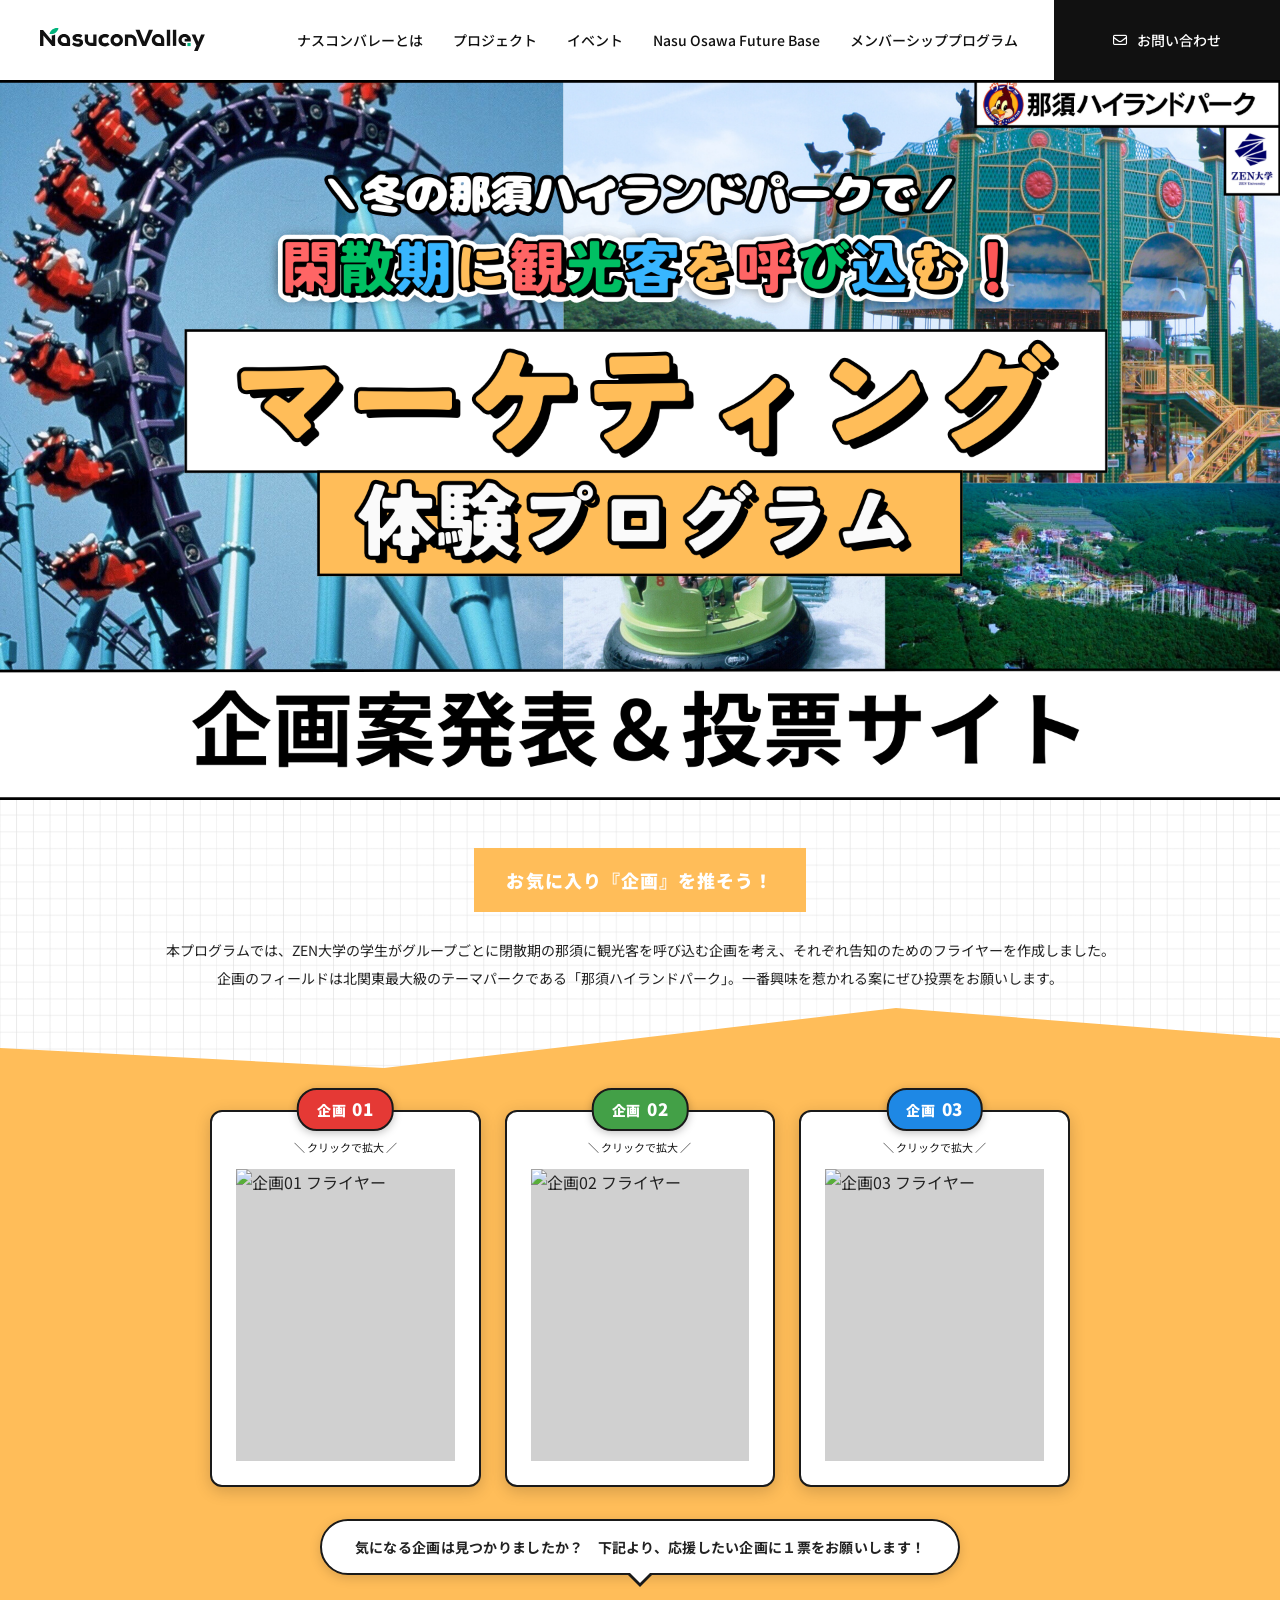
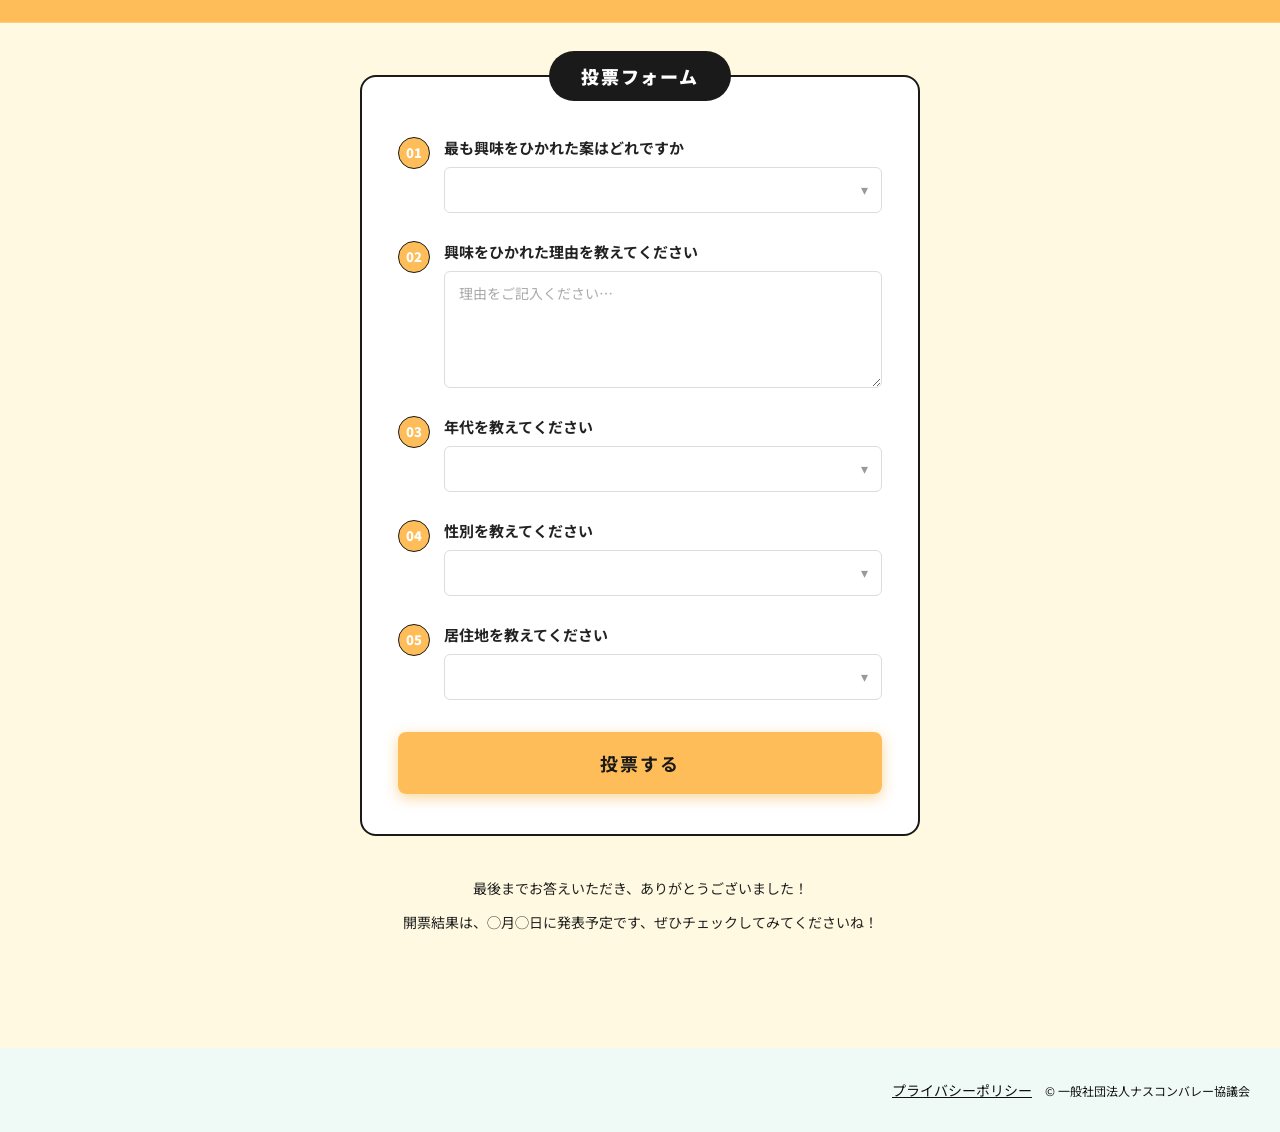
==== commit 7b7d738f: "Update index.html" ====
--- a/index.html
+++ b/index.html
@@ -122,7 +122,7 @@
           <!-- セクション①: KV（ヒーロー画像） -->
           <header class="zvp-hero">
             <img class="zvp-hero__img"
-                 src="/assets/img/zen-mktg-pgm_vote/main-visual.png"
+                 src="assets/img/zen-mktg-pgm_vote/main-visual.png"
                  alt="冬の那須ハイランドパークで閉散期に観光客を呼び込む！マーケティング体験プログラム 企画案発表＆投票サイト">
           </header>
 
@@ -156,7 +156,7 @@
                     <span class="zvp-plan-card__hint">＼ クリックで拡大 ／</span>
                   </div>
                   <div class="zvp-plan-card__img-wrap">
-                    <img src="/assets/img/zen-mktg-pgm_vote/plan_01.jpg"
+                    <img src="assets/img/zen-mktg-pgm_vote/plan_01.jpg"
                          alt="企画01 フライヤー"
                          loading="lazy">
                   </div>
@@ -175,7 +175,7 @@
                     <span class="zvp-plan-card__hint">＼ クリックで拡大 ／</span>
                   </div>
                   <div class="zvp-plan-card__img-wrap">
-                    <img src="/assets/img/zen-mktg-pgm_vote/plan_02.jpg"
+                    <img src="assets/img/zen-mktg-pgm_vote/plan_02.jpg"
                          alt="企画02 フライヤー"
                          loading="lazy">
                   </div>
@@ -194,7 +194,7 @@
                     <span class="zvp-plan-card__hint">＼ クリックで拡大 ／</span>
                   </div>
                   <div class="zvp-plan-card__img-wrap">
-                    <img src="/assets/img/zen-mktg-pgm_vote/plan_03.jpg"
+                    <img src="assets/img/zen-mktg-pgm_vote/plan_03.jpg"
                          alt="企画03 フライヤー"
                          loading="lazy">
                   </div>
@@ -326,9 +326,7 @@
 
       </main>
 
-      <!-- このページ専用JavaScript -->
-      <script src="assets/js/zen-mktg-pgm_vote.js"></script>
-
+     
       <footer class="l-footer">
         <div class="p-footer__bottom">
           <p class="p-footer__copyright">
@@ -340,5 +338,21 @@
         </div>
       </footer>
     </div>
+    <!-- /l-container -->
+
+  <!-- サイト共通の読み込みファイル -->
+  <script src="./NasuconValley（ナスコンバレー）｜イノベーションを社会実装する 国内最大規模のリビングラボ_files/jquery.min.js"></script>
+  <script src="./NasuconValley（ナスコンバレー）｜イノベーションを社会実装する 国内最大規模のリビングラボ_files/app.js"></script>
+  
+    <!-- /サイト共通の読み込みファイル -->
+  
+    <!-- ページ個別の読み込みファイル -->
+    <script src="./NasuconValley（ナスコンバレー）｜イノベーションを社会実装する 国内最大規模のリビングラボ_files/script.js"></script>
+    <script src="./NasuconValley（ナスコンバレー）｜イノベーションを社会実装する 国内最大規模のリビングラボ_files/jquery.smartTab.min.js"></script>
+    <script>$(function(){$('#tab').smartTab({theme:'brick',justified:false,autoAdjustHeight:false,enableUrlHash:false});});</script>
+    <!-- /ページ個別の読み込みファイル -->
+     <!-- このページ専用JavaScript -->
+      <script src="assets/js/zen-mktg-pgm_vote.js"></script>
+
   </body>
 </html>
--- a/assets/css/zen-mktg-pgm_vote.css
+++ b/assets/css/zen-mktg-pgm_vote.css
@@ -352,12 +352,12 @@
   width: 100%;
   margin: 32px auto 0;
   background: linear-gradient(135deg, var(--vote-orange) 0%, var(--vote-orange) 100%);
-  color: var(--vote-white);
+  color: var(--vote-black);
   border: none;
   border-radius: 8px;
   padding: 16px 28px;
   font-family: var(--vote-font-base);
-  font-weight: 900;
+  font-weight: 700;
   font-size: 1.8rem;
   letter-spacing: 0.1em;
   cursor: pointer;
@@ -489,4 +489,4 @@
 #zen-vote-page .zvp-thanks__title {
   font-size: 2rem; font-weight: 900;
   color: var(--vote-black);
-  margin-bottom: 16px;}+  margin-bottom: 16px;}
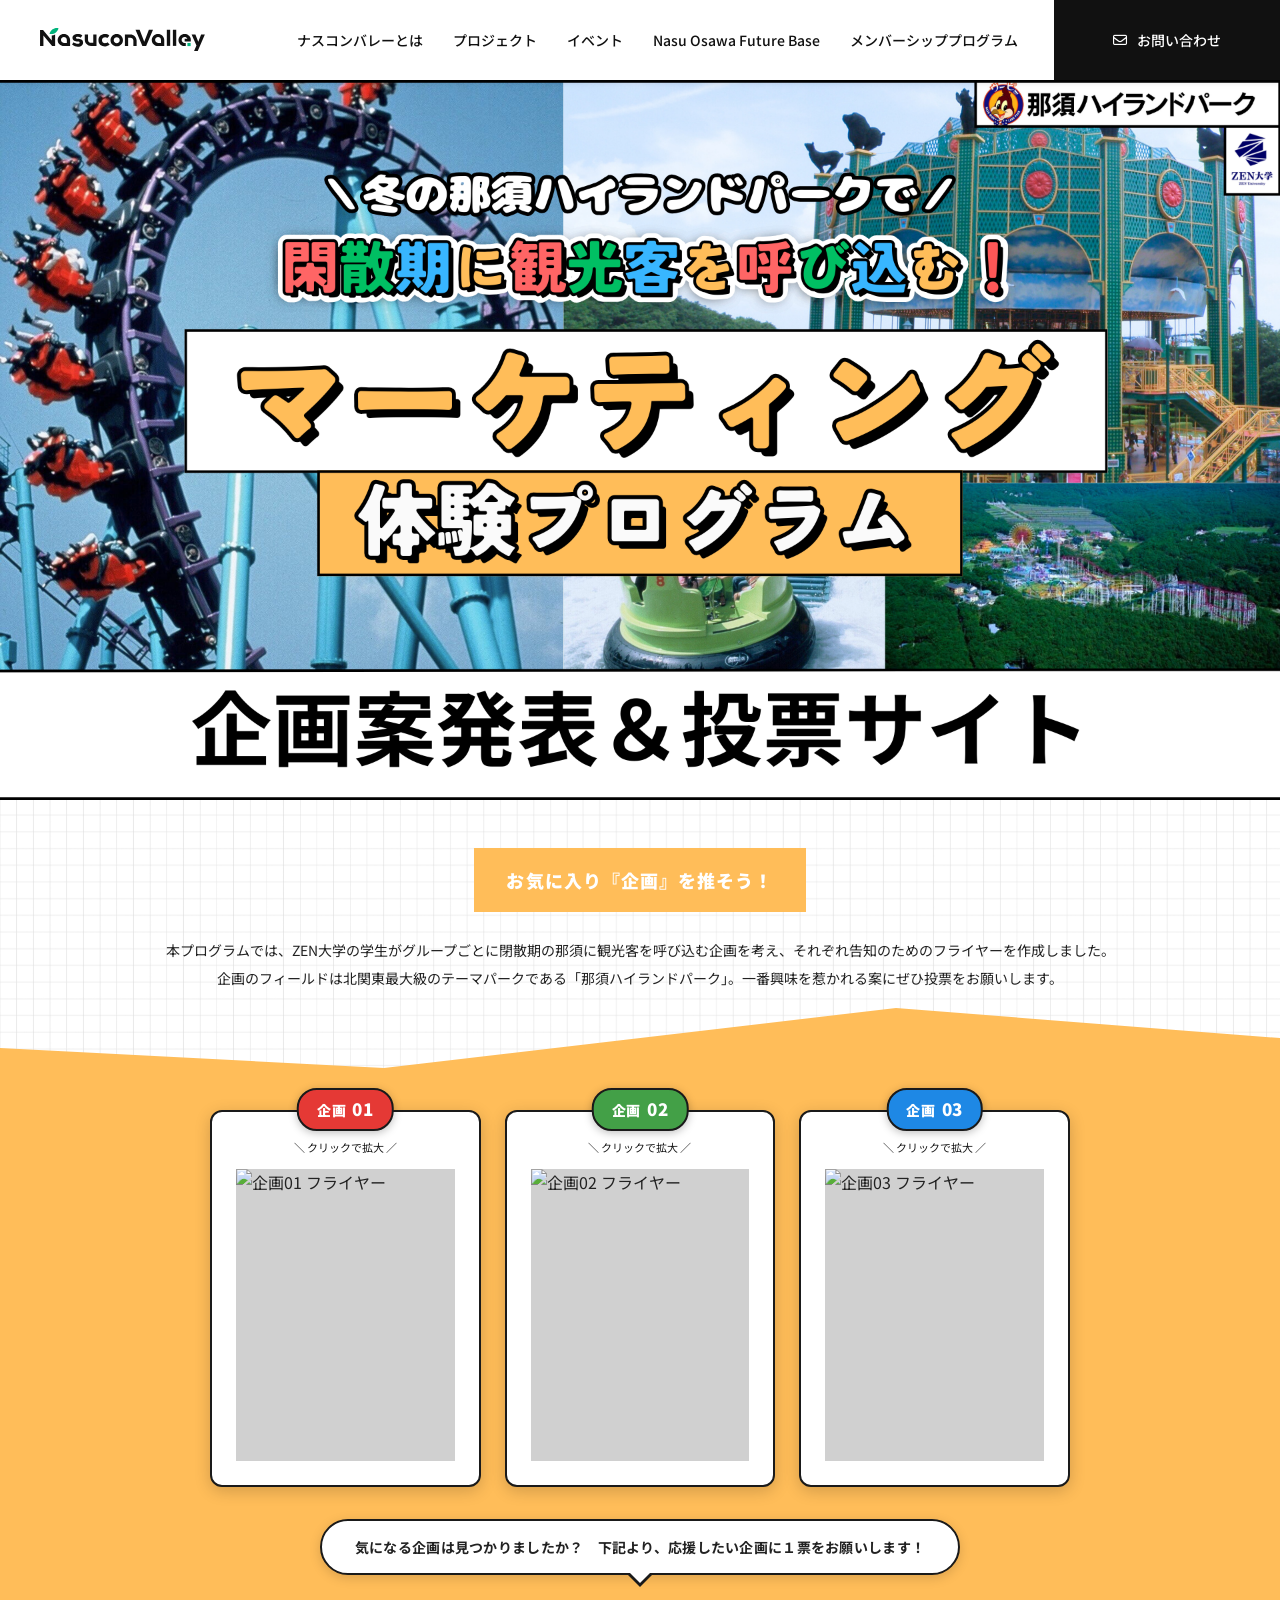
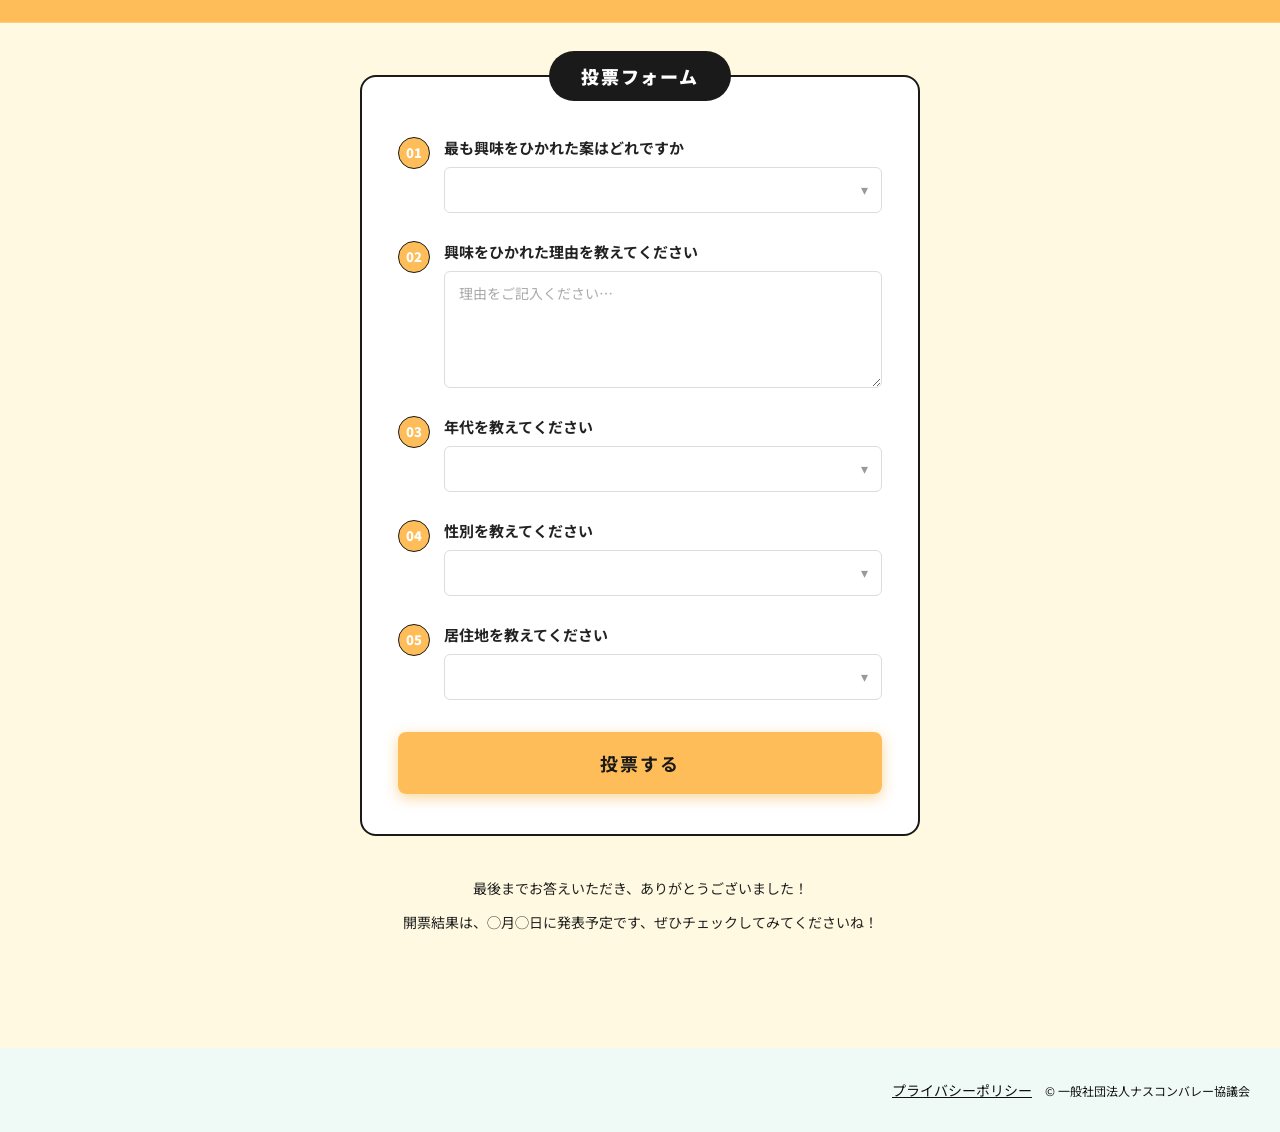
==== commit c76e6726: "Update index.html" ====
--- a/index.html
+++ b/index.html
@@ -341,14 +341,14 @@
     <!-- /l-container -->
 
   <!-- サイト共通の読み込みファイル -->
-  <script src="./NasuconValley（ナスコンバレー）｜イノベーションを社会実装する 国内最大規模のリビングラボ_files/jquery.min.js"></script>
-  <script src="./NasuconValley（ナスコンバレー）｜イノベーションを社会実装する 国内最大規模のリビングラボ_files/app.js"></script>
+  <script src="assets/js/jquery.min.js"></script>
+  <script src="assets/js/app.js"></script>
   
     <!-- /サイト共通の読み込みファイル -->
   
     <!-- ページ個別の読み込みファイル -->
-    <script src="./NasuconValley（ナスコンバレー）｜イノベーションを社会実装する 国内最大規模のリビングラボ_files/script.js"></script>
-    <script src="./NasuconValley（ナスコンバレー）｜イノベーションを社会実装する 国内最大規模のリビングラボ_files/jquery.smartTab.min.js"></script>
+    <script src="assets/js/script.js"></script>
+    <script src="assets/js/jquery.smartTab.min.js"></script>
     <script>$(function(){$('#tab').smartTab({theme:'brick',justified:false,autoAdjustHeight:false,enableUrlHash:false});});</script>
     <!-- /ページ個別の読み込みファイル -->
      <!-- このページ専用JavaScript -->
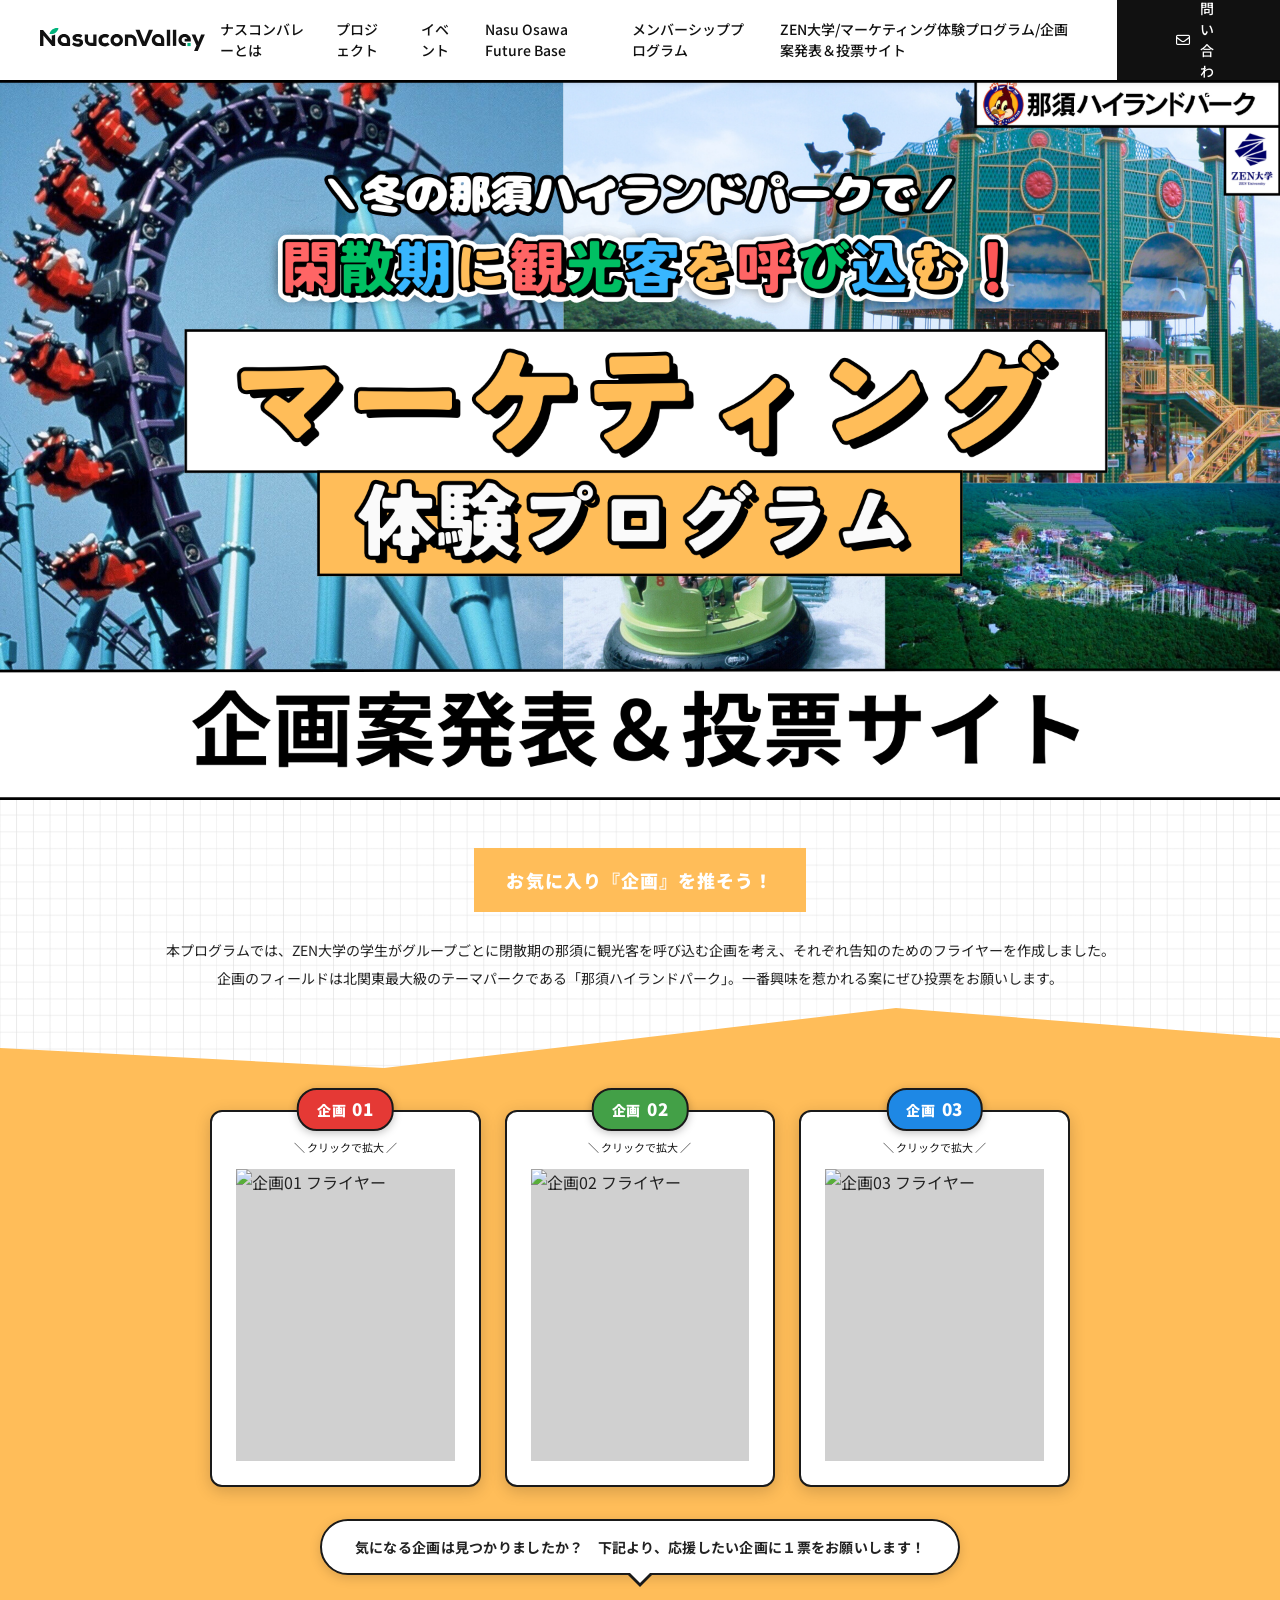
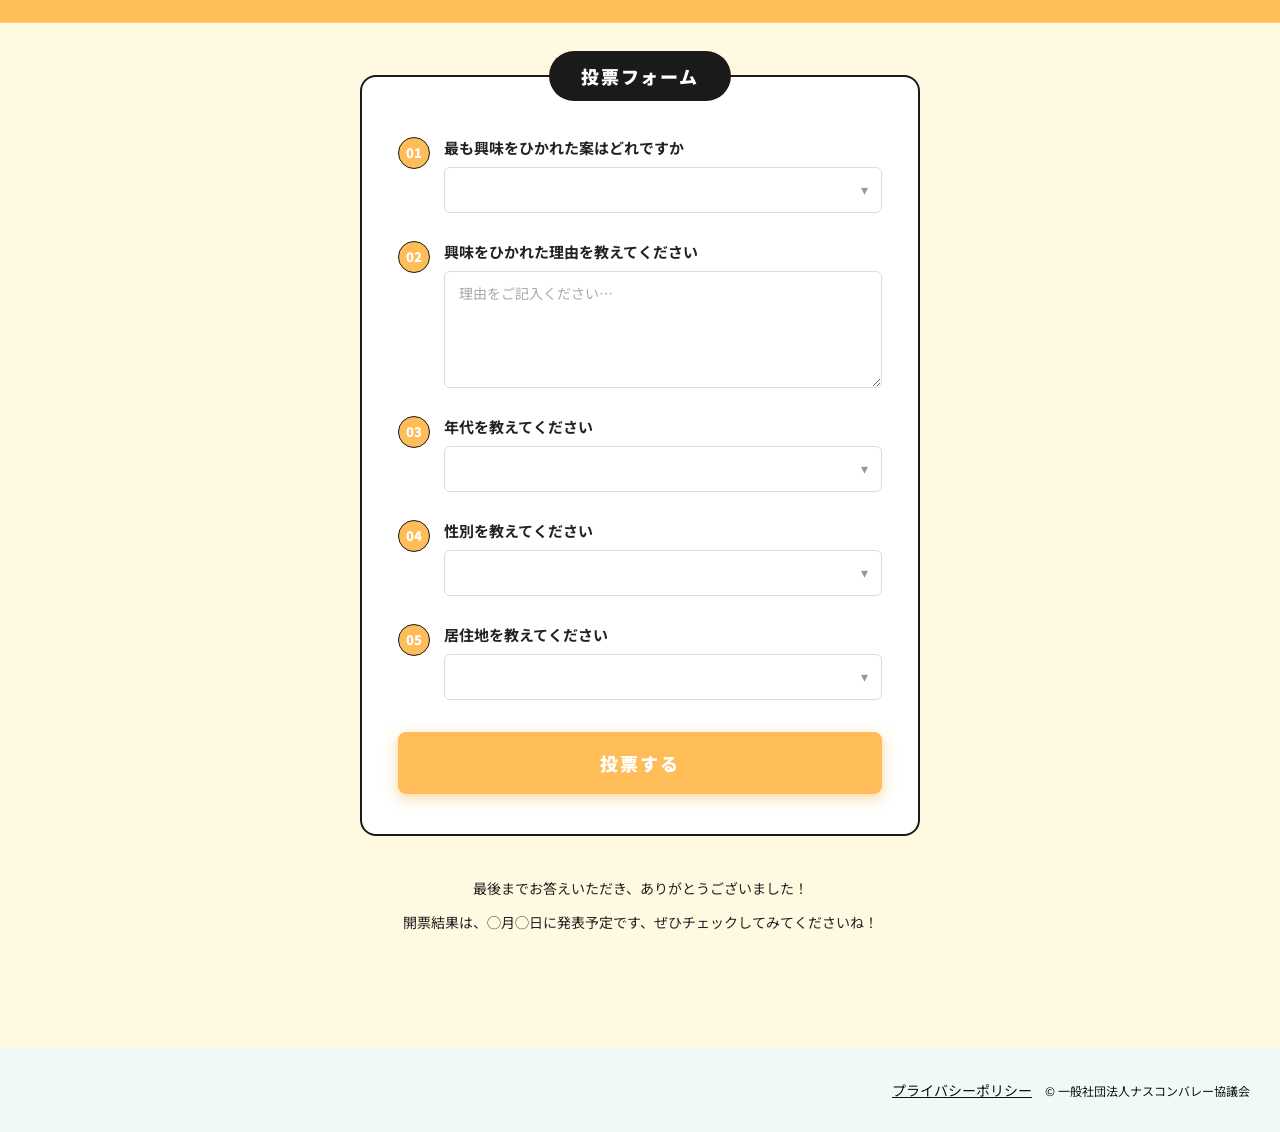
==== commit 82010d65: "Update and rename zen-mktg-pgm_vote.html to index.html" ====
--- a/index.html
+++ b/index.html
@@ -37,7 +37,6 @@
       }
     </style>
     <link rel="stylesheet" href="assets/css/style.css" />
-
     <link
       rel="stylesheet"
       href="https://cdn.jsdelivr.net/npm/swiper@11/swiper-bundle.min.css"
@@ -73,7 +72,11 @@
       <header id="js-navigation" class="l-header">
         <div class="l-header__inner">
           <div class="p-header__logo">
-            <a href="/"><img src="assets/img/zen-mktg-pgm_vote/logo.svg" alt="NasuconValley（ナスコンバレー）"></a>
+            <a href="/"
+              ><img
+                src="/assets/img/zen-mktg-pgm_vote/logo.svg"
+                alt="NasuconValley（ナスコンバレー）"
+            /></a>
           </div>
           <nav class="p-header__nav">
             <ul class="p-header__nav__menu">
@@ -98,6 +101,11 @@
               <li class="p-header__nav__menu__item">
                 <a href="https://nasucon.jp#membership" class="p-header__link"
                   >メンバーシッププログラム</a
+                >
+              </li>
+              <li class="p-header__nav__menu__item">
+                <a href="https://nasucon.jp#membership" class="p-header__link"
+                  >ZEN大学/マーケティング体験プログラム/企画案発表＆投票サイト</a
                 >
               </li>
               <li class="p-header__nav__menu__item">
@@ -115,17 +123,16 @@
       </header>
 
       <main>
-
         <!-- #zen-vote-page ルートラッパー（名前空間として使用） -->
         <div id="zen-vote-page">
-
           <!-- セクション①: KV（ヒーロー画像） -->
           <header class="zvp-hero">
-            <img class="zvp-hero__img"
-                 src="assets/img/zen-mktg-pgm_vote/main-visual.png"
-                 alt="冬の那須ハイランドパークで閉散期に観光客を呼び込む！マーケティング体験プログラム 企画案発表＆投票サイト">
+            <img
+              class="zvp-hero__img"
+              src="assets/img/zen-mktg-pgm_vote/main-visual.png"
+              alt="冬の那須ハイランドパークで閉散期に観光客を呼び込む！マーケティング体験プログラム 企画案発表＆投票サイト"
+            />
           </header>
-
 
           <!-- セクション②: イントロテキスト -->
           <section class="zvp-intro">
@@ -134,7 +141,7 @@
                 <p>お気に入り『企画』を推そう！</p>
               </div>
               <p class="zvp-intro__body">
-                本プログラムでは、ZEN大学の学生がグループごとに閉散期の那須に観光客を呼び込む企画を考え、それぞれ告知のためのフライヤーを作成しました。<br>
+                本プログラムでは、ZEN大学の学生がグループごとに閉散期の那須に観光客を呼び込む企画を考え、それぞれ告知のためのフライヤーを作成しました。<br />
                 企画のフィールドは北関東最大級のテーマパークである「那須ハイランドパーク」。一番興味を惹かれる案にぜひ投票をお願いします。
               </p>
             </div>
@@ -143,70 +150,94 @@
           <!-- セクション③: 企画カード（チラシ01〜03）-->
           <section class="zvp-plans" aria-label="企画一覧">
             <div class="zvp-plans__grid">
-
               <!-- 企画 01 -->
               <div class="zvp-plan-card-wrap">
-                <div class="zvp-plan-card__badge zvp-plan-card__badge--01">企画 <span>01</span></div>
-                <article id="plan01"
-                         class="zvp-plan-card"
-                         role="button"
-                         tabindex="0"
-                         aria-label="企画01のフライヤーを拡大表示">
+                <div class="zvp-plan-card__badge zvp-plan-card__badge--01">
+                  企画 <span>01</span>
+                </div>
+                <article
+                  id="plan01"
+                  class="zvp-plan-card"
+                  role="button"
+                  tabindex="0"
+                  aria-label="企画01のフライヤーを拡大表示"
+                >
                   <div class="zvp-plan-card__header">
-                    <span class="zvp-plan-card__hint">＼ クリックで拡大 ／</span>
+                    <span class="zvp-plan-card__hint"
+                      >＼ クリックで拡大 ／</span
+                    >
                   </div>
                   <div class="zvp-plan-card__img-wrap">
-                    <img src="assets/img/zen-mktg-pgm_vote/plan_01.jpg"
-                         alt="企画01 フライヤー"
-                         loading="lazy">
+                    <img
+                      src="assets/img/zen-mktg-pgm_vote/plan_01.jpg"
+                      alt="企画01 フライヤー"
+                      loading="lazy"
+                    />
                   </div>
                 </article>
               </div>
 
               <!-- 企画 02 -->
               <div class="zvp-plan-card-wrap">
-                <div class="zvp-plan-card__badge zvp-plan-card__badge--02">企画 <span>02</span></div>
-                <article id="plan02"
-                         class="zvp-plan-card"
-                         role="button"
-                         tabindex="0"
-                         aria-label="企画02のフライヤーを拡大表示">
+                <div class="zvp-plan-card__badge zvp-plan-card__badge--02">
+                  企画 <span>02</span>
+                </div>
+                <article
+                  id="plan02"
+                  class="zvp-plan-card"
+                  role="button"
+                  tabindex="0"
+                  aria-label="企画02のフライヤーを拡大表示"
+                >
                   <div class="zvp-plan-card__header">
-                    <span class="zvp-plan-card__hint">＼ クリックで拡大 ／</span>
+                    <span class="zvp-plan-card__hint"
+                      >＼ クリックで拡大 ／</span
+                    >
                   </div>
                   <div class="zvp-plan-card__img-wrap">
-                    <img src="assets/img/zen-mktg-pgm_vote/plan_02.jpg"
-                         alt="企画02 フライヤー"
-                         loading="lazy">
+                    <img
+                      src="assets/img/zen-mktg-pgm_vote/plan_02.jpg"
+                      alt="企画02 フライヤー"
+                      loading="lazy"
+                    />
                   </div>
                 </article>
               </div>
 
               <!-- 企画 03 -->
               <div class="zvp-plan-card-wrap">
-                <div class="zvp-plan-card__badge zvp-plan-card__badge--03">企画 <span>03</span></div>
-                <article id="plan03"
-                         class="zvp-plan-card"
-                         role="button"
-                         tabindex="0"
-                         aria-label="企画03のフライヤーを拡大表示">
+                <div class="zvp-plan-card__badge zvp-plan-card__badge--03">
+                  企画 <span>03</span>
+                </div>
+                <article
+                  id="plan03"
+                  class="zvp-plan-card"
+                  role="button"
+                  tabindex="0"
+                  aria-label="企画03のフライヤーを拡大表示"
+                >
                   <div class="zvp-plan-card__header">
-                    <span class="zvp-plan-card__hint">＼ クリックで拡大 ／</span>
+                    <span class="zvp-plan-card__hint"
+                      >＼ クリックで拡大 ／</span
+                    >
                   </div>
                   <div class="zvp-plan-card__img-wrap">
-                    <img src="assets/img/zen-mktg-pgm_vote/plan_03.jpg"
-                         alt="企画03 フライヤー"
-                         loading="lazy">
+                    <img
+                      src="assets/img/zen-mktg-pgm_vote/plan_03.jpg"
+                      alt="企画03 フライヤー"
+                      loading="lazy"
+                    />
                   </div>
                 </article>
               </div>
-
             </div>
 
             <!-- カード下の吹き出し -->
             <div class="zvp-plans__cta">
               <div class="zvp-plans__cta__balloon">
-                <p>気になる企画は見つかりましたか？　下記より、応援したい企画に１票をお願いします！</p>
+                <p>
+                  気になる企画は見つかりましたか？　下記より、応援したい企画に１票をお願いします！
+                </p>
               </div>
             </div>
           </section>
@@ -220,9 +251,15 @@
               <div class="zvp-form-field">
                 <span class="zvp-field-num" aria-hidden="true">01</span>
                 <div class="zvp-field-body">
-                  <p class="zvp-field-label">最も興味をひかれた案はどれですか</p>
+                  <p class="zvp-field-label">
+                    最も興味をひかれた案はどれですか
+                  </p>
                   <div class="zvp-select-wrap">
-                    <select id="zvp-q1" class="zvp-field-select" aria-required="true">
+                    <select
+                      id="zvp-q1"
+                      class="zvp-field-select"
+                      aria-required="true"
+                    >
                       <option value="" disabled selected></option>
                       <option value="1">企画1</option>
                       <option value="2">企画2</option>
@@ -236,11 +273,15 @@
               <div class="zvp-form-field">
                 <span class="zvp-field-num" aria-hidden="true">02</span>
                 <div class="zvp-field-body">
-                  <p class="zvp-field-label">興味をひかれた理由を教えてください</p>
-                  <textarea id="zvp-q2"
-                            class="zvp-field-textarea"
-                            placeholder="理由をご記入ください…"
-                            rows="4"></textarea>
+                  <p class="zvp-field-label">
+                    興味をひかれた理由を教えてください
+                  </p>
+                  <textarea
+                    id="zvp-q2"
+                    class="zvp-field-textarea"
+                    placeholder="理由をご記入ください…"
+                    rows="4"
+                  ></textarea>
                 </div>
               </div>
 
@@ -303,30 +344,34 @@
 
             <div class="zvp-outro">
               <p>最後までお答えいただき、ありがとうございました！</p>
-              <p>開票結果は、◯月◯日に発表予定です、ぜひチェックしてみてくださいね！</p>
-            </div>
-
+              <p>
+                開票結果は、◯月◯日に発表予定です、ぜひチェックしてみてくださいね！
+              </p>
+            </div>
           </section>
-
         </div>
 
-
         <!-- カードの全画面拡大表示 -->
-        <div id="zvp-modal-overlay" role="dialog" aria-modal="true" aria-label="フライヤー拡大表示">
+        <div
+          id="zvp-modal-overlay"
+          role="dialog"
+          aria-modal="true"
+          aria-label="フライヤー拡大表示"
+        >
           <div id="zvp-modal-inner">
-            <button id="zvp-modal-close" type="button" aria-label="閉じる">✕</button>
+            <button id="zvp-modal-close" type="button" aria-label="閉じる">
+              ✕
+            </button>
             <p id="zvp-modal-label"></p>
-            <img id="zvp-modal-img" src="#" alt="">
+            <img id="zvp-modal-img" src="#" alt="" />
             <button id="zvp-modal-back-btn" type="button">← 一覧に戻る</button>
           </div>
         </div>
 
         <!-- 投票後のポップアップ（トースト） -->
         <div id="zvp-toast" role="status" aria-live="polite"></div>
-
       </main>
 
-     
       <footer class="l-footer">
         <div class="p-footer__bottom">
           <p class="p-footer__copyright">
@@ -338,21 +383,12 @@
         </div>
       </footer>
     </div>
-    <!-- /l-container -->
-
-  <!-- サイト共通の読み込みファイル -->
-  <script src="assets/js/jquery.min.js"></script>
-  <script src="assets/js/app.js"></script>
-  
-    <!-- /サイト共通の読み込みファイル -->
-  
+
+    <!-- サイト共通の読み込みファイル -->
+    <script src="assets/js/jquery.min.js"></script>
+    <script src="assets/js/app.js"></script>
+
     <!-- ページ個別の読み込みファイル -->
-    <script src="assets/js/script.js"></script>
-    <script src="assets/js/jquery.smartTab.min.js"></script>
-    <script>$(function(){$('#tab').smartTab({theme:'brick',justified:false,autoAdjustHeight:false,enableUrlHash:false});});</script>
-    <!-- /ページ個別の読み込みファイル -->
-     <!-- このページ専用JavaScript -->
-      <script src="assets/js/zen-mktg-pgm_vote.js"></script>
-
+    <script src="assets/js/zen-mktg-pgm_vote.js"></script>
   </body>
 </html>
--- a/assets/css/zen-mktg-pgm_vote.css
+++ b/assets/css/zen-mktg-pgm_vote.css
@@ -352,12 +352,12 @@
   width: 100%;
   margin: 32px auto 0;
   background: linear-gradient(135deg, var(--vote-orange) 0%, var(--vote-orange) 100%);
-  color: var(--vote-black);
+  color: var(--vote-white);
   border: none;
   border-radius: 8px;
   padding: 16px 28px;
   font-family: var(--vote-font-base);
-  font-weight: 700;
+  font-weight: 900;
   font-size: 1.8rem;
   letter-spacing: 0.1em;
   cursor: pointer;
@@ -489,4 +489,4 @@
 #zen-vote-page .zvp-thanks__title {
   font-size: 2rem; font-weight: 900;
   color: var(--vote-black);
-  margin-bottom: 16px;}
+  margin-bottom: 16px;}
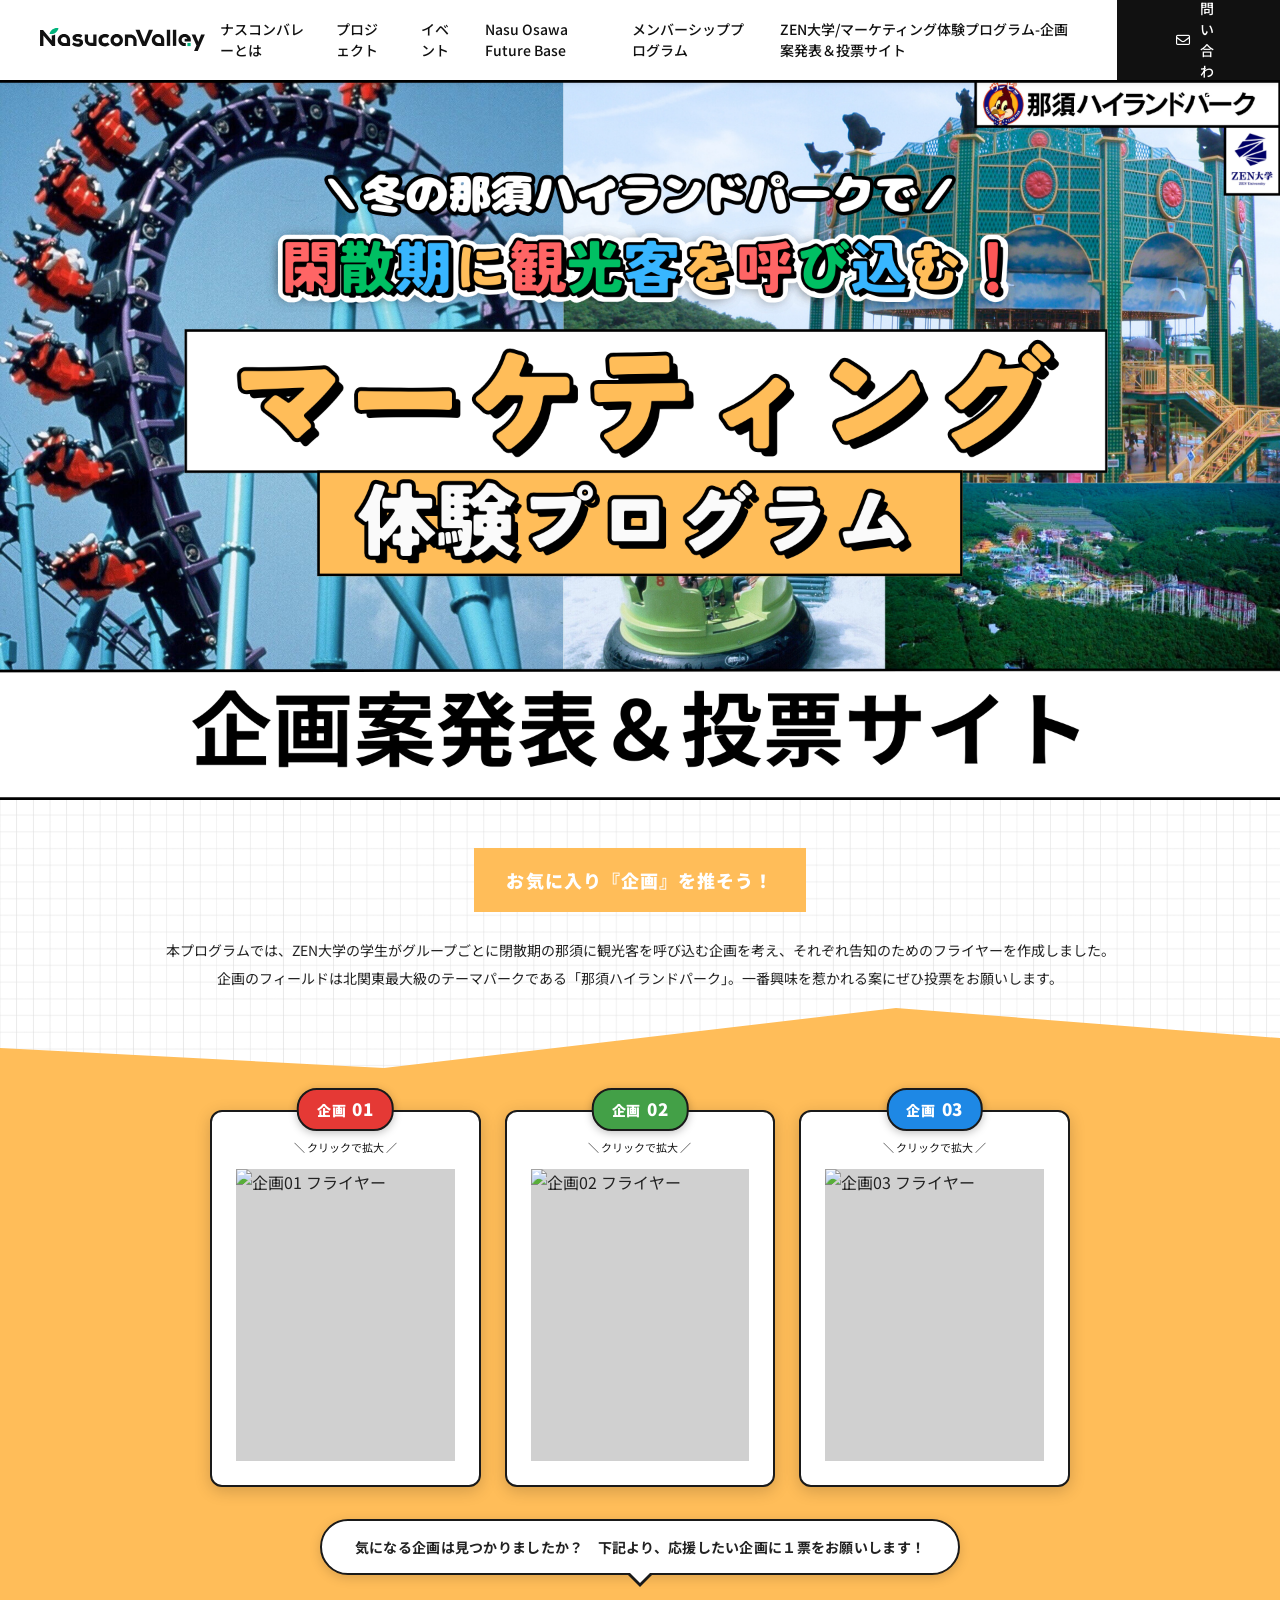
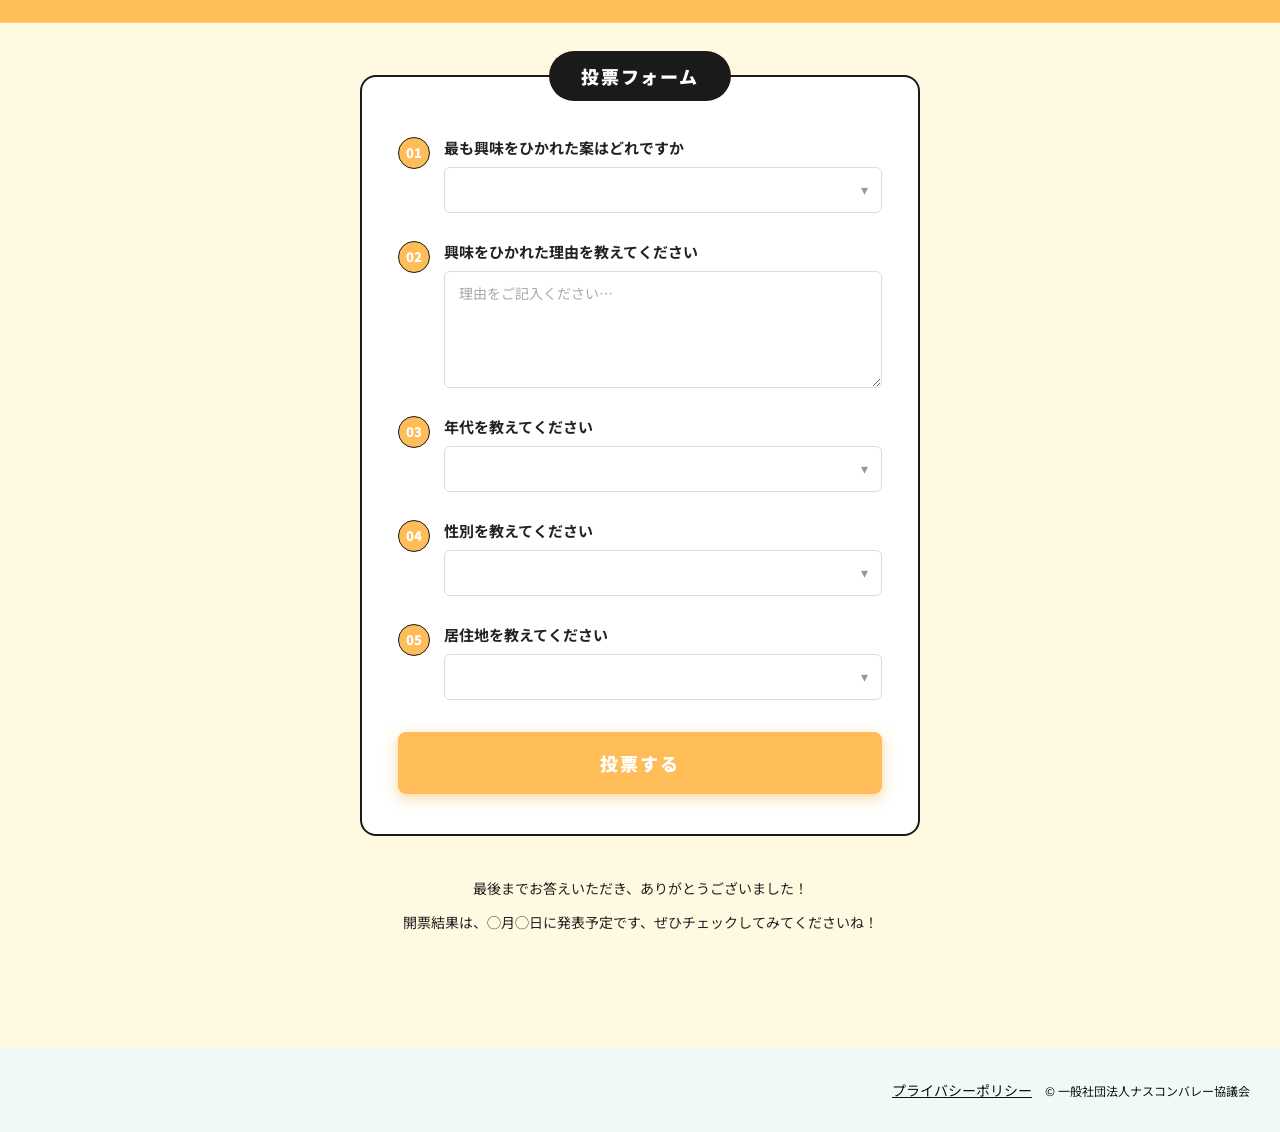
==== commit 071f9499: "Update index.html" ====
--- a/index.html
+++ b/index.html
@@ -74,7 +74,7 @@
           <div class="p-header__logo">
             <a href="/"
               ><img
-                src="/assets/img/zen-mktg-pgm_vote/logo.svg"
+                src="assets/img/zen-mktg-pgm_vote/logo.svg"
                 alt="NasuconValley（ナスコンバレー）"
             /></a>
           </div>
@@ -104,8 +104,8 @@
                 >
               </li>
               <li class="p-header__nav__menu__item">
-                <a href="https://nasucon.jp#membership" class="p-header__link"
-                  >ZEN大学/マーケティング体験プログラム/企画案発表＆投票サイト</a
+                <a href="http://127.0.0.1:5500/zen-mktg-pgm_vote.html" class="p-header__link"
+                  >ZEN大学/マーケティング体験プログラム-企画案発表＆投票サイト</a
                 >
               </li>
               <li class="p-header__nav__menu__item">
